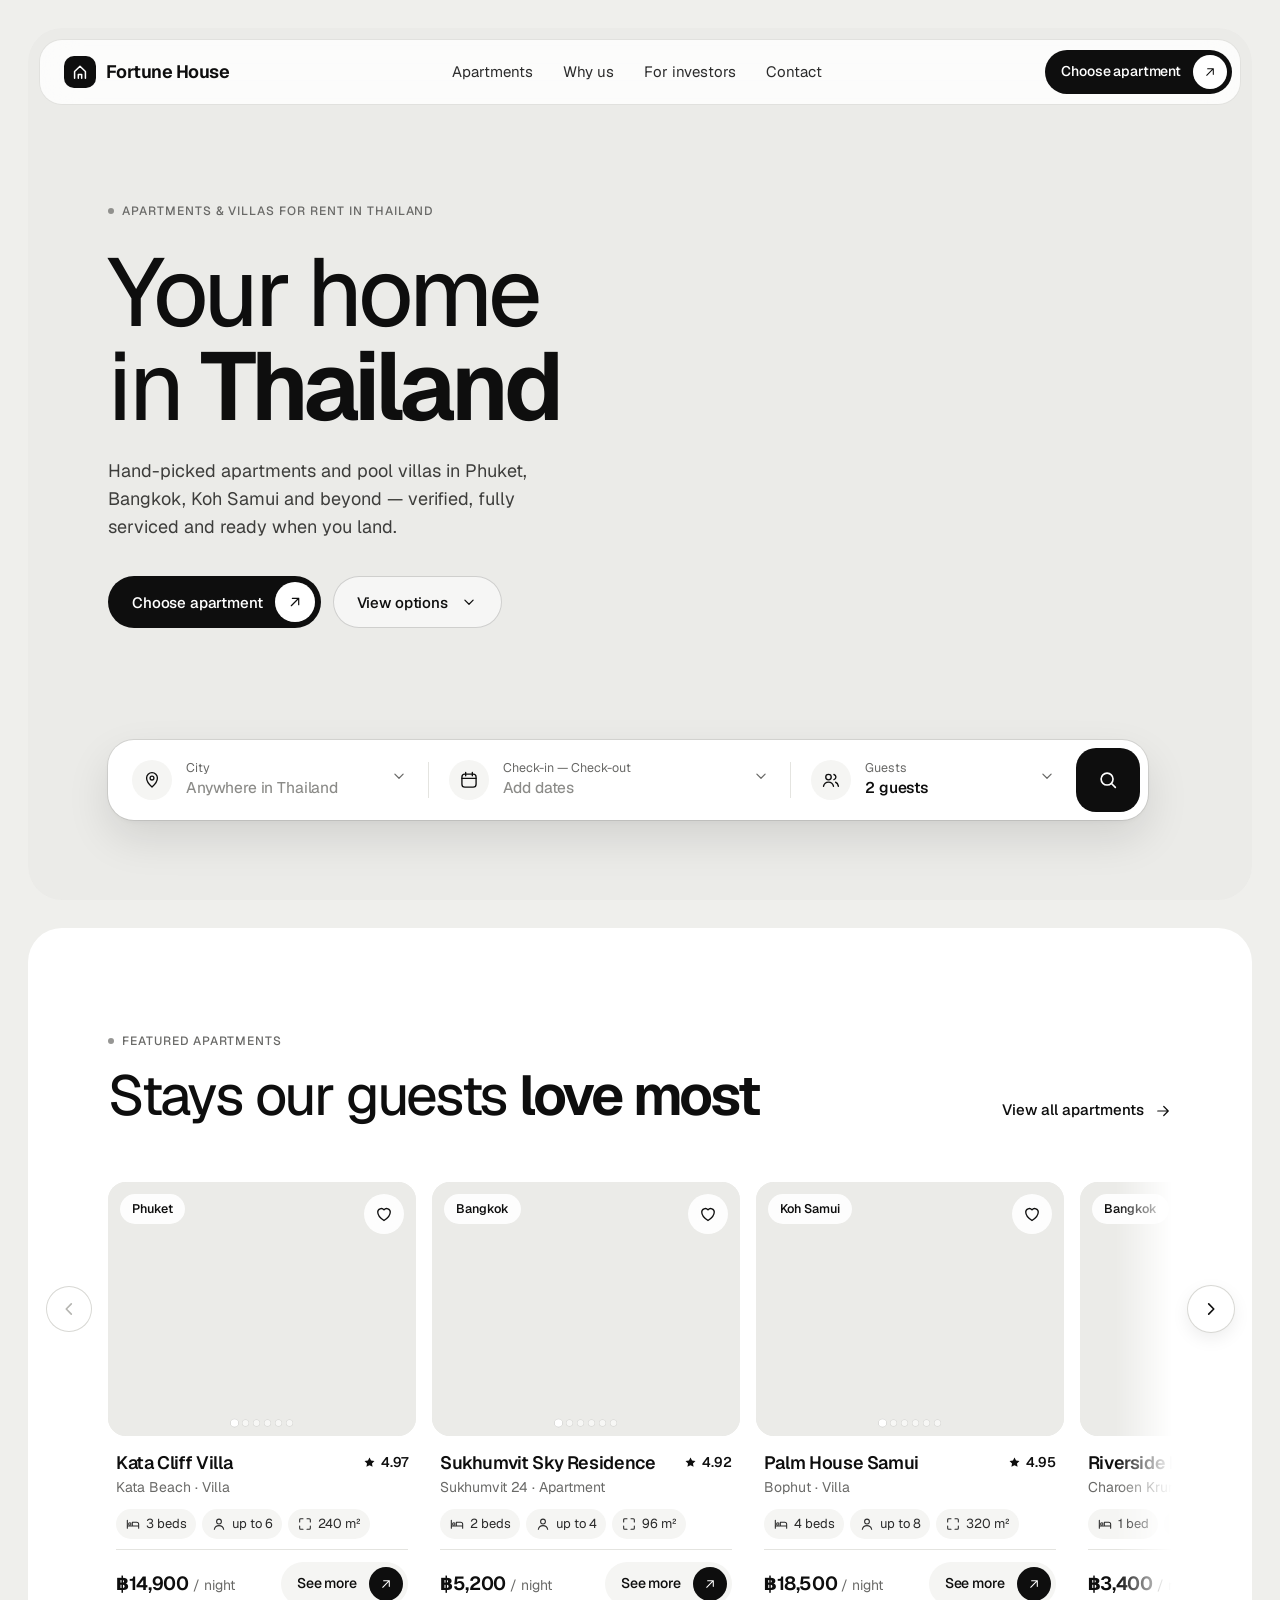
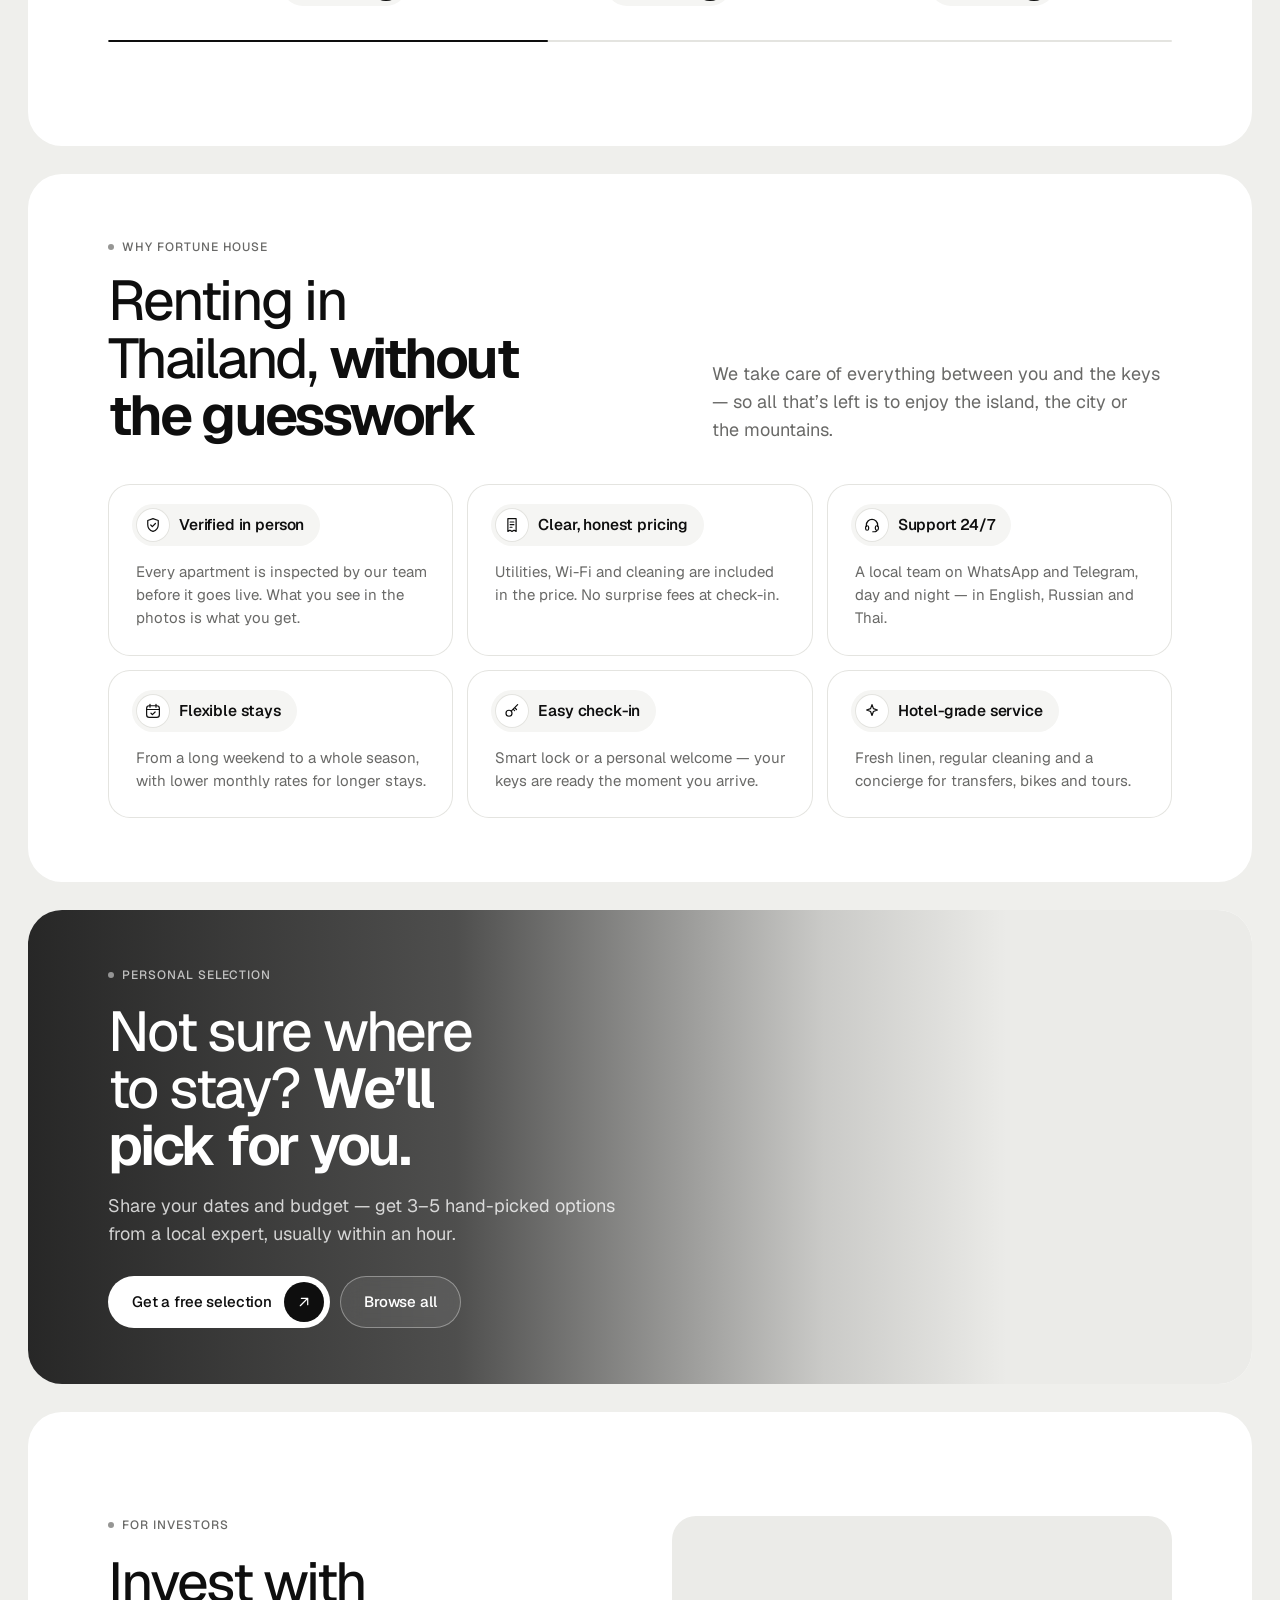
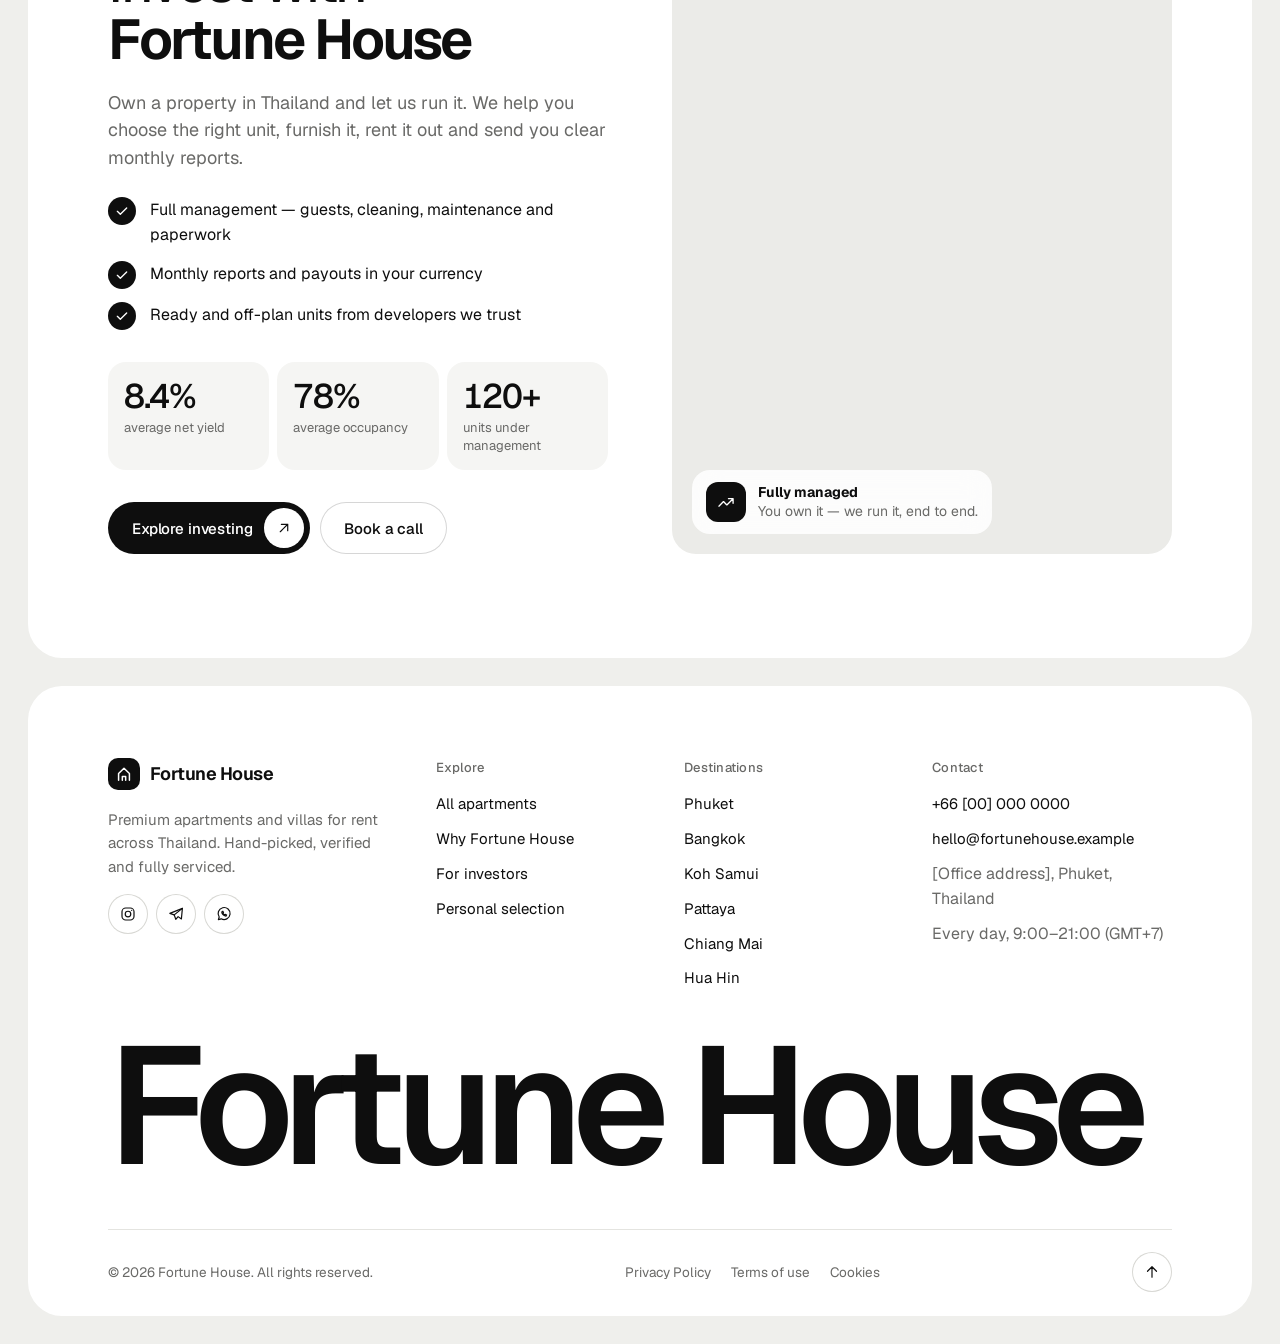
==== index.html @ b61fa612 "Add files via upload" ====
<!doctype html>
<html lang="en" class="no-js">
<head>
<meta charset="utf-8">
<meta name="viewport" content="width=device-width, initial-scale=1, viewport-fit=cover">
<title>Fortune House — Premium apartments for rent in Thailand</title>
<meta name="description" content="Hand-picked apartments and pool villas for rent in Phuket, Bangkok, Koh Samui, Pattaya and beyond. Verified, fully serviced, ready when you land.">
<meta name="theme-color" content="#efefec">
<link rel="preconnect" href="https://images.unsplash.com">
<link rel="icon" href="data:image/svg+xml,%3Csvg xmlns='http://www.w3.org/2000/svg' viewBox='0 0 32 32'%3E%3Crect width='32' height='32' rx='9' fill='%230e0e0e'/%3E%3Cpath d='M9.5 23v-9.5L16 8l6.5 5.5V23M13.5 23v-5h5v5' fill='none' stroke='white' stroke-width='2' stroke-linecap='round' stroke-linejoin='round'/%3E%3C/svg%3E">
<link rel="stylesheet" href="assets/css/style.css">
</head>
<body data-page="home">
<a class="sr-only" href="#main">Skip to content</a>
<div class="header-wrap">
  <header class="header">
    <a href="index.html" class="logo" aria-label="Fortune House — home">
      <span class="logo__mark"><i data-icon="logo" data-size="20" data-sw="1.8"></i></span>
      Fortune House
    </a>
    <nav class="nav" aria-label="Main">
      <a href="search.html">Apartments</a>
      <a href="index.html#why">Why us</a>
      <a href="investors.html">For investors</a>
      <a href="#contact">Contact</a>
    </nav>
    <div class="header__actions">
      <button type="button" class="btn btn--primary btn--sm btn--arrow header__cta" data-open="finder">
        Choose apartment
        <span class="btn__arrow"><i data-icon="arrow-pair" data-size="16"></i></span>
      </button>
      <button type="button" class="burger" aria-label="Menu" aria-expanded="false" aria-controls="mobile-menu">
        <span class="burger-lines"><span></span><span></span></span>
      </button>
    </div>
  </header>
  <div class="mobile-menu" id="mobile-menu">
    <a class="mm-link" href="search.html">Apartments <i data-icon="arrowRight" data-size="20"></i></a>
    <a class="mm-link" href="index.html#why">Why us <i data-icon="arrowRight" data-size="20"></i></a>
    <a class="mm-link" href="investors.html">For investors <i data-icon="arrowRight" data-size="20"></i></a>
    <a class="mm-link" href="#contact">Contact <i data-icon="arrowRight" data-size="20"></i></a>
    <button type="button" class="btn btn--primary btn--block btn--arrow" data-open="finder">
      <span>Choose apartment</span>
      <span class="btn__arrow"><i data-icon="arrow-pair" data-size="18"></i></span>
    </button>
  </div>
</div>
<div class="menu-scrim"></div>


<main class="page" id="main">

  <!-- 1. Hero -->
  <section class="hero card card--clip" aria-label="Introduction">
    <div class="hero__bg media"><img data-photo="hero" data-w="2400" alt="Minimal white villa with an arched terrace and sea view" fetchpriority="high"></div>

    <div class="hero__content intro">
      <span class="eyebrow">Apartments &amp; villas for rent in Thailand</span>
      <h1 class="h1">Your home<br>in <b>Thailand</b></h1>
      <p class="lead">Hand-picked apartments and pool villas in Phuket, Bangkok, Koh Samui and beyond — verified, fully serviced and ready when you land.</p>
      <div class="hero__ctas">
        <button type="button" class="btn btn--primary btn--arrow" data-open="finder">
          Choose apartment
          <span class="btn__arrow"><i data-icon="arrow-pair" data-size="18"></i></span>
        </button>
        <a class="btn btn--ghost" href="#apartments">
          View options
          <i data-icon="chevronDown" data-size="18"></i>
        </a>
      </div>
    </div>

    <div class="hero__bottom intro-late">
      <form class="searchbar" id="hero-search" role="search" aria-label="Search apartments">
  <button type="button" class="sb-field" data-sb="city" aria-haspopup="dialog" aria-expanded="false">
    <span class="sb-field__icon"><i data-icon="pin"></i></span>
    <span class="sb-field__text"><span class="sb-field__label">City</span><span class="sb-field__value is-placeholder">Anywhere in Thailand</span></span>
    <span class="sb-field__chev"><i data-icon="chevronDown" data-size="18"></i></span>
  </button>
  <span class="sb-divider" aria-hidden="true"></span>
  <button type="button" class="sb-field" data-sb="dates" aria-haspopup="dialog" aria-expanded="false">
    <span class="sb-field__icon"><i data-icon="calendar"></i></span>
    <span class="sb-field__text"><span class="sb-field__label">Check-in — Check-out</span><span class="sb-field__value is-placeholder">Add dates</span></span>
    <span class="sb-field__chev"><i data-icon="chevronDown" data-size="18"></i></span>
  </button>
  <span class="sb-divider" aria-hidden="true"></span>
  <button type="button" class="sb-field" data-sb="guests" aria-haspopup="dialog" aria-expanded="false">
    <span class="sb-field__icon"><i data-icon="users"></i></span>
    <span class="sb-field__text"><span class="sb-field__label">Guests</span><span class="sb-field__value">2 guests</span></span>
    <span class="sb-field__chev"><i data-icon="chevronDown" data-size="18"></i></span>
  </button>
  <button type="submit" class="sb-submit" aria-label="Search apartments">
    <i data-icon="search" data-size="22" data-sw="1.8"></i><span class="sb-submit__label">Search</span>
  </button>
</form>

    </div>
  </section>

  <!-- 2. Featured apartments carousel -->
  <section class="card section" id="apartments" aria-labelledby="featured-title">
    <div class="container carousel" id="featured">
      <div class="section-head">
        <div class="section-head__title" data-reveal>
          <span class="eyebrow">Featured apartments</span>
          <h2 class="h2" id="featured-title">Stays our guests <b>love most</b></h2>
        </div>
        <div class="carousel-head-actions" data-reveal style="--d:.1s">
          <a class="link-arrow" href="search.html"><span>View all apartments</span><i data-icon="arrowRight" data-size="18"></i></a>
        </div>
      </div>
      <div class="carousel__frame" data-reveal="fade">
        <button type="button" class="carousel__side carousel__side--prev" data-prev aria-label="Previous apartments"><i data-icon="chevronLeft" data-size="22" data-sw="1.8"></i></button>
        <div class="carousel__track" id="featured-track" tabindex="0" aria-label="Featured apartments"></div>
        <button type="button" class="carousel__side carousel__side--next" data-next aria-label="Next apartments"><i data-icon="chevronRight" data-size="22" data-sw="1.8"></i></button>
      </div>
      <div class="carousel__progress" aria-hidden="true"><span></span></div>
    </div>
  </section>

  <!-- 3. Why us -->
  <section class="card section section--compact" id="why" aria-labelledby="why-title">
    <div class="container">
      <div class="section-head">
        <div class="section-head__title" data-reveal>
          <span class="eyebrow">Why Fortune House</span>
          <h2 class="h2" id="why-title">Renting in Thailand, <b>without the guesswork</b></h2>
        </div>
        <p class="lead" data-reveal style="--d:.1s">We take care of everything between you and the keys — so all that’s left is to enjoy the island, the city or the mountains.</p>
      </div>
      <ul class="why-grid">
        <li class="why-item">
          <h3 class="why-pill"><span class="why-pill__icon"><i data-icon="shield" data-size="18"></i></span>Verified in person</h3>
          <p>Every apartment is inspected by our team before it goes live. What you see in the photos is what you get.</p>
        </li>
        <li class="why-item">
          <h3 class="why-pill"><span class="why-pill__icon"><i data-icon="receipt" data-size="18"></i></span>Clear, honest pricing</h3>
          <p>Utilities, Wi-Fi and cleaning are included in the price. No surprise fees at check-in.</p>
        </li>
        <li class="why-item">
          <h3 class="why-pill"><span class="why-pill__icon"><i data-icon="headset" data-size="18"></i></span>Support 24/7</h3>
          <p>A local team on WhatsApp and Telegram, day and night — in English, Russian and Thai.</p>
        </li>
        <li class="why-item">
          <h3 class="why-pill"><span class="why-pill__icon"><i data-icon="calendarCheck" data-size="18"></i></span>Flexible stays</h3>
          <p>From a long weekend to a whole season, with lower monthly rates for longer stays.</p>
        </li>
        <li class="why-item">
          <h3 class="why-pill"><span class="why-pill__icon"><i data-icon="key" data-size="18"></i></span>Easy check-in</h3>
          <p>Smart lock or a personal welcome — your keys are ready the moment you arrive.</p>
        </li>
        <li class="why-item">
          <h3 class="why-pill"><span class="why-pill__icon"><i data-icon="sparkle" data-size="18"></i></span>Hotel-grade service</h3>
          <p>Fresh linen, regular cleaning and a concierge for transfers, bikes and tours.</p>
        </li>
      </ul>
    </div>
  </section>

  <!-- 4. CTA band -->
  <section class="card card--clip cta-band" aria-labelledby="cta-title">
    <div class="cta-band__bg media"><img data-photo="v9" data-w="2200" alt="Tropical villa with a pool at twilight" loading="lazy"></div>
    <div class="cta-band__scrim" aria-hidden="true"></div>
    <div class="cta-band__content" data-reveal>
      <span class="eyebrow">Personal selection</span>
      <h2 class="h2" id="cta-title">Not sure where to stay? <b>We’ll pick for you.</b></h2>
      <p class="lead">Share your dates and budget — get 3–5 hand-picked options from a local expert, usually within an hour.</p>
      <div class="cta-band__actions">
        <button type="button" class="btn btn--light btn--arrow" data-open="contact">
          Get a free selection
          <span class="btn__arrow"><i data-icon="arrow-pair" data-size="18"></i></span>
        </button>
        <a class="btn btn--ghost btn--ghost-dark" href="search.html">Browse all</a>
      </div>
    </div>
  </section>

  <!-- 5. Investors -->
  <section class="card section" id="investors" aria-labelledby="inv-title">
    <div class="container invest">
      <div class="invest__content" data-reveal>
        <span class="eyebrow">For investors</span>
        <h2 class="h2" id="inv-title">Invest with <b>Fortune House</b></h2>
        <p class="lead">Own a property in Thailand and let us run it. We help you choose the right unit, furnish it, rent it out and send you clear monthly reports.</p>
        <ul class="invest__list">
          <li><span class="tick"><i data-icon="check" data-size="16" data-sw="2"></i></span><span>Full management — guests, cleaning, maintenance and paperwork</span></li>
          <li><span class="tick"><i data-icon="check" data-size="16" data-sw="2"></i></span><span>Monthly reports and payouts in your currency</span></li>
          <li><span class="tick"><i data-icon="check" data-size="16" data-sw="2"></i></span><span>Ready and off-plan units from developers we trust</span></li>
        </ul>
        <div class="stats">
          <div class="stat"><div class="stat__val" data-count="8.4" data-decimals="1" data-suffix="%">0%</div><div class="stat__label">average net yield</div></div>
          <div class="stat"><div class="stat__val" data-count="78" data-suffix="%">0%</div><div class="stat__label">average occupancy</div></div>
          <div class="stat"><div class="stat__val" data-count="120" data-suffix="+">0</div><div class="stat__label">units under management</div></div>
        </div>
        <div class="invest__actions">
          <a class="btn btn--primary btn--arrow" href="investors.html">
            Explore investing
            <span class="btn__arrow"><i data-icon="arrow-pair" data-size="18"></i></span>
          </a>
          <button type="button" class="btn btn--ghost" data-open="contact" data-title="Talk to an investment advisor" data-sub="Tell us your budget and goals — an advisor will call you back with options that fit." data-submit="Book a call">Book a call</button>
        </div>
      </div>
      <div class="invest__media media" data-reveal="scale" style="--d:.12s">
        <img data-photo="v12" data-w="1400" alt="Modern house with large windows among palm trees" loading="lazy">
        <div class="float-chip">
          <span class="float-chip__icon"><i data-icon="trend" data-size="20"></i></span>
          <span><b>Fully managed</b><br><span class="muted">You own it — we run it, end to end.</span></span>
        </div>
      </div>
    </div>
  </section>

  <footer class="card footer" id="contact">
  <div class="container">
    <div class="footer__top">
      <div class="footer__brand">
        <a href="index.html" class="logo" aria-label="Fortune House — home">
          <span class="logo__mark"><i data-icon="logo" data-size="20" data-sw="1.8"></i></span>
          Fortune House
        </a>
        <p>Premium apartments and villas for rent across Thailand. Hand-picked, verified and fully serviced.</p>
        <div class="socials">
          <a class="icon-btn icon-btn--sm" href="#" aria-label="Instagram"><i data-icon="instagram" data-size="18"></i></a>
          <a class="icon-btn icon-btn--sm" href="#" aria-label="Telegram"><i data-icon="telegram" data-size="18"></i></a>
          <a class="icon-btn icon-btn--sm" href="#" aria-label="WhatsApp"><i data-icon="whatsapp" data-size="18"></i></a>
        </div>
      </div>
      <div class="footer__cols">
        <div class="footer__col">
          <h4>Explore</h4>
          <ul>
            <li><a href="search.html">All apartments</a></li>
            <li><a href="index.html#why">Why Fortune House</a></li>
            <li><a href="investors.html">For investors</a></li>
            <li><a href="#" data-open="contact">Personal selection</a></li>
          </ul>
        </div>
        <div class="footer__col">
          <h4>Destinations</h4>
          <ul>
            <li><a href="search.html?city=phuket">Phuket</a></li>
            <li><a href="search.html?city=bangkok">Bangkok</a></li>
            <li><a href="search.html?city=koh-samui">Koh Samui</a></li>
            <li><a href="search.html?city=pattaya">Pattaya</a></li>
            <li><a href="search.html?city=chiang-mai">Chiang Mai</a></li>
            <li><a href="search.html?city=hua-hin">Hua Hin</a></li>
          </ul>
        </div>
      </div>
      <div class="footer__col">
        <h4>Contact</h4>
        <ul>
          <li><a href="tel:+66000000000">+66 [00] 000 0000</a></li>
          <li><a href="mailto:hello@fortunehouse.example">hello@fortunehouse.example</a></li>
          <li class="muted">[Office address], Phuket, Thailand</li>
          <li class="muted">Every day, 9:00–21:00 (GMT+7)</li>
        </ul>
      </div>
    </div>
    <div class="footer__big" aria-hidden="true">Fortune House</div>
    <div class="footer__bottom">
      <span>© <span id="year">2026</span> Fortune House. All rights reserved.</span>
      <div class="footer__legal">
        <a href="privacy.html">Privacy Policy</a>
        <a href="privacy.html#terms">Terms of use</a>
        <a href="privacy.html#cookies">Cookies</a>
      </div>
      <button type="button" class="icon-btn icon-btn--sm" data-to-top aria-label="Back to top"><i data-icon="arrowUp" data-size="18"></i></button>
    </div>
  </div>
</footer>

</main>

<script src="assets/js/data.js"></script>
<script src="assets/js/main.js"></script>

</body>
</html>
---- assets/css/style.css ----
/* ==========================================================================
   Fortune House — styles
   Mobile-first. Light ground, monochrome palette, rounded cards.
   ========================================================================== */

@font-face {
  font-family: 'Geist';
  src: url('../fonts/geist.woff2') format('woff2');
  font-weight: 100 900;
  font-style: normal;
  font-display: swap;
}

:root {
  --bg: #efefec;
  --surface: #ffffff;
  --surface-2: #f5f5f3;
  --surface-3: #ebebe8;
  --ink: #0e0e0e;
  --ink-2: #2b2b2b;
  --muted: #696967;
  --line: #e4e4e0;
  --line-2: #d8d8d4;
  --dark: #121212;

  --gutter: 12px;
  --pad: 22px;
  --r-xl: 26px;
  --r-lg: 20px;
  --r-md: 16px;
  --r-sm: 12px;

  --header-h: 60px;
  --hdr-inset: 8px;
  --pull: calc(-1 * (var(--header-h) + var(--hdr-inset)));
  --shadow-sm: 0 1px 2px rgba(0,0,0,.04), 0 2px 8px rgba(0,0,0,.04);
  --shadow-md: 0 2px 6px rgba(0,0,0,.04), 0 12px 32px rgba(0,0,0,.08);
  --shadow-lg: 0 4px 12px rgba(0,0,0,.05), 0 24px 64px rgba(0,0,0,.14);

  --ease: cubic-bezier(.22, .8, .24, 1);
  --ease-io: cubic-bezier(.65, 0, .35, 1);
  --t-fast: .25s;
  --t: .45s;
  --t-slow: .9s;

  --font: 'Geist', ui-sans-serif, system-ui, -apple-system, 'Segoe UI', 'Helvetica Neue', sans-serif;
}

@media (min-width: 720px) {
  :root { --gutter: 20px; --pad: 44px; --r-xl: 30px; --r-lg: 22px; --header-h: 64px; --hdr-inset: 12px; }
}
@media (min-width: 1100px) {
  :root { --gutter: 28px; --pad: 80px; --r-xl: 34px; }
}
@media (min-width: 1440px) {
  :root { --gutter: 40px; --pad: 96px; }
}

*, *::before, *::after { box-sizing: border-box; }
[hidden] { display: none !important; }

html {
  -webkit-text-size-adjust: 100%;
  scroll-behavior: smooth;
  scroll-padding-top: calc(var(--header-h) + var(--gutter) * 2);
}

body {
  margin: 0;
  background: var(--bg);
  color: var(--ink);
  font-family: var(--font);
  font-size: 16px;
  line-height: 1.55;
  -webkit-font-smoothing: antialiased;
  -moz-osx-font-smoothing: grayscale;
  text-rendering: optimizeLegibility;
  overflow-x: hidden;
  animation: page-in .6s var(--ease) both;
}
body.is-leaving { opacity: 0; transition: opacity .28s var(--ease-io); }
body.is-locked { overflow: hidden; }

@keyframes page-in { from { opacity: 0; } to { opacity: 1; } }

img { display: block; max-width: 100%; }
a { color: inherit; text-decoration: none; }
button { font: inherit; color: inherit; background: none; border: 0; padding: 0; cursor: pointer; }
input, select, textarea { font: inherit; color: inherit; }
h1, h2, h3, h4, p { margin: 0; }
ul { margin: 0; padding: 0; list-style: none; }
svg { flex-shrink: 0; }

:focus-visible { outline: 2px solid var(--ink); outline-offset: 3px; border-radius: 8px; }

.sr-only {
  position: absolute; width: 1px; height: 1px; padding: 0; margin: -1px;
  overflow: hidden; clip: rect(0,0,0,0); white-space: nowrap; border: 0;
}

/* ---------- Layout ---------- */

.page { padding: 0 var(--gutter) var(--gutter); display: flex; flex-direction: column; gap: var(--gutter); max-width: calc(1560px + var(--gutter) * 2); margin: 0 auto; }

.card {
  background: var(--surface);
  border-radius: var(--r-xl);
  position: relative;
}
.card--clip { overflow: hidden; isolation: isolate; }

.section { padding: 56px var(--pad); }
@media (min-width: 720px) { .section { padding: 80px var(--pad); } }
@media (min-width: 1100px) { .section { padding: 104px var(--pad); } }

.container { max-width: 1200px; margin: 0 auto; width: 100%; }

/* ---------- Type ---------- */

.eyebrow {
  display: inline-flex; align-items: center; gap: 8px;
  font-size: 12px; font-weight: 500; letter-spacing: .08em; text-transform: uppercase;
  color: var(--muted);
}
.eyebrow::before { content: ''; width: 6px; height: 6px; border-radius: 50%; background: currentColor; opacity: .7; }

.h1 {
  font-size: clamp(42px, 10.5vw, 96px);
  line-height: .98;
  letter-spacing: -.045em;
  font-weight: 450;
}
.h1 b, .h2 b { font-weight: 650; }
.h2 {
  font-size: clamp(32px, 7.4vw, 56px);
  line-height: 1.02;
  letter-spacing: -.04em;
  font-weight: 450;
  text-wrap: balance;
}
.h3 { font-size: 20px; line-height: 1.25; letter-spacing: -.02em; font-weight: 550; }
.lead { font-size: 17px; line-height: 1.55; color: var(--muted); text-wrap: pretty; }
@media (min-width: 720px) { .lead { font-size: 18px; } }
.muted { color: var(--muted); }

.section-head {
  display: flex; flex-direction: column; gap: 18px;
  margin-bottom: 36px;
}
.section-head .lead { max-width: 460px; }
@media (min-width: 900px) {
  .section-head { flex-direction: row; align-items: flex-end; justify-content: space-between; gap: 48px; margin-bottom: 56px; }
}
.section-head__title { display: flex; flex-direction: column; gap: 16px; }

/* ---------- Buttons ---------- */

.btn {
  --h: 52px;
  position: relative;
  display: inline-flex; align-items: center; justify-content: center; gap: 12px;
  height: var(--h);
  padding: 0 24px;
  border-radius: 999px;
  font-size: 15px; font-weight: 520; letter-spacing: -.01em;
  white-space: nowrap;
  transition: background-color var(--t) var(--ease), color var(--t) var(--ease),
              border-color var(--t) var(--ease), box-shadow var(--t) var(--ease), transform var(--t-fast) var(--ease);
  -webkit-tap-highlight-color: transparent;
  user-select: none;
}
.btn:active { transform: scale(.97); }
.btn--sm { --h: 44px; padding: 0 18px; font-size: 14px; }
.btn--block { width: 100%; }

.btn--primary { background: var(--ink); color: #fff; }
.btn--primary:hover { background: #2a2a2a; box-shadow: 0 10px 28px rgba(0,0,0,.18); }

.btn--light { background: #fff; color: var(--ink); }
.btn--light:hover { background: #f1f1ef; box-shadow: 0 10px 28px rgba(0,0,0,.22); }

.btn--ghost {
  background: rgba(255,255,255,.55);
  color: var(--ink);
  box-shadow: inset 0 0 0 1px rgba(0,0,0,.16);
  -webkit-backdrop-filter: blur(10px); backdrop-filter: blur(10px);
}
.btn--ghost:hover { background: var(--ink); color: #fff; box-shadow: inset 0 0 0 1px var(--ink); }

.btn--ghost-dark { color: #fff; background: rgba(255,255,255,.08); box-shadow: inset 0 0 0 1px rgba(255,255,255,.35); }
.btn--ghost-dark:hover { background: #fff; color: var(--ink); box-shadow: inset 0 0 0 1px #fff; }

/* Button with a round arrow badge.
   Hover: a soft wave grows out of the badge across the button (a real circle that
   changes size, so its edge stays crisp) and the arrow turns from ↗ to →. */
.btn--arrow {
  --bs: 40px; --bo: 6px;
  --badge: #fff; --badge-ink: var(--ink); --wave: #343434;
  isolation: isolate; overflow: hidden;
  padding-right: var(--bo);
}
.btn--sm.btn--arrow { --bs: 34px; --bo: 5px; padding-left: 16px; }
.btn__arrow {
  position: relative;
  width: var(--bs); height: var(--bs); border-radius: 50%;
  display: grid; place-items: center;
  background: var(--badge); color: var(--badge-ink);
  flex-shrink: 0;
}
.btn__arrow::before {
  content: ''; position: absolute; z-index: -1; pointer-events: none;
  left: 50%; top: 50%; width: 100%; height: 100%;
  border-radius: 50%; background: var(--wave);
  transform: translate(-50%, -50%);
  transition: width .8s var(--ease), height .8s var(--ease);
}
.btn__arrow svg { transform: rotate(-45deg); transition: transform .6s var(--ease), opacity .2s; }
.btn--light.btn--arrow { --badge: var(--ink); --badge-ink: #fff; --wave: #ececea; }
.btn--soft { background: var(--surface-2); color: var(--ink); }
.btn--soft.btn--arrow { --badge: var(--ink); --badge-ink: #fff; --wave: #e6e6e2; }
@media (hover: hover) {
  .btn--arrow:hover { box-shadow: none; }
  .btn--primary.btn--arrow:hover { background: var(--ink); }
  .btn--light.btn--arrow:hover { background: #fff; }
  .btn--soft.btn--arrow:hover { background: var(--surface-2); }
  .btn--arrow:hover .btn__arrow::before { width: 1000px; height: 1000px; }
  .btn--arrow:hover .btn__arrow svg { transform: rotate(0deg); }
}
.btn.is-loading { pointer-events: none; }
.btn.is-loading .btn__arrow svg { opacity: 0; }
.btn.is-loading .btn__arrow::after {
  content: ''; position: absolute; inset: 30%;
  border-radius: 50%; border: 2px solid currentColor; border-right-color: transparent;
  animation: spin .7s linear infinite;
}
@keyframes spin { to { transform: rotate(360deg); } }
.btn:disabled { cursor: default; }

/* play / icon-left ghost */
.btn__icon {
  width: 34px; height: 34px; border-radius: 50%;
  display: grid; place-items: center;
  margin-left: -12px;
  background: var(--ink); color: #fff;
  transition: background-color var(--t) var(--ease), color var(--t) var(--ease), transform var(--t) var(--ease);
}
.btn--ghost:hover .btn__icon { background: #fff; color: var(--ink); transform: rotate(90deg); }

.icon-btn {
  width: 48px; height: 48px; border-radius: 50%;
  display: inline-grid; place-items: center;
  background: var(--surface);
  box-shadow: inset 0 0 0 1px var(--line-2);
  color: var(--ink);
  transition: background-color var(--t) var(--ease), color var(--t) var(--ease), box-shadow var(--t) var(--ease), transform var(--t-fast) var(--ease), opacity var(--t) var(--ease);
  -webkit-tap-highlight-color: transparent;
}
.icon-btn:hover { background: var(--ink); color: #fff; box-shadow: inset 0 0 0 1px var(--ink); }
.icon-btn:active { transform: scale(.93); }
.icon-btn[disabled] { opacity: .35; pointer-events: none; }
.icon-btn--sm { width: 40px; height: 40px; }
.icon-btn--plain { box-shadow: none; background: var(--surface-2); }

.link-arrow {
  display: inline-flex; align-items: center; gap: 10px;
  font-weight: 520; font-size: 15px;
}
.link-arrow span { background: linear-gradient(currentColor, currentColor) 0 100% / 0 1px no-repeat; transition: background-size .5s var(--ease); padding-bottom: 2px; }
.link-arrow:hover span { background-size: 100% 1px; }
.link-arrow svg { transition: transform .5s var(--ease); }
.link-arrow:hover svg { transform: translateX(4px); }

/* ---------- Header ---------- */

.header-wrap {
  position: relative; z-index: 50;
  max-width: calc(1560px + var(--gutter) * 2); margin: 0 auto;
  padding: calc(var(--gutter) + var(--hdr-inset)) calc(var(--gutter) + var(--hdr-inset)) 0;
  pointer-events: none;
}
.header {
  pointer-events: auto;
  height: var(--header-h);
  display: flex; align-items: center; justify-content: space-between; gap: 16px;
  padding: 0 8px 0 20px;
  background: rgba(255,255,255,.82);
  -webkit-backdrop-filter: saturate(1.6) blur(18px); backdrop-filter: saturate(1.6) blur(18px);
  border-radius: calc(var(--r-xl) - var(--hdr-inset));
  box-shadow: 0 0 0 1px rgba(0,0,0,.04);
  transition: box-shadow var(--t) var(--ease), background-color var(--t) var(--ease);
}
.is-scrolled .header { box-shadow: 0 0 0 1px rgba(0,0,0,.05), 0 10px 30px rgba(0,0,0,.08); background: rgba(255,255,255,.9); }

.logo { display: inline-flex; align-items: center; gap: 10px; font-weight: 650; font-size: 18px; letter-spacing: -.03em; }
.logo__mark {
  width: 32px; height: 32px; border-radius: 10px;
  background: var(--ink); color: #fff;
  display: grid; place-items: center;
}

.nav { display: none; }
.nav a {
  position: relative;
  padding: 10px 14px; border-radius: 999px;
  font-size: 15px; color: var(--ink-2);
  transition: background-color var(--t) var(--ease), color var(--t) var(--ease);
}
.nav a:hover { background: var(--surface-2); color: var(--ink); }
.nav a[aria-current="page"] { color: var(--ink); font-weight: 550; }
.nav a[aria-current="page"]::after { content: ''; position: absolute; left: 50%; bottom: 4px; width: 4px; height: 4px; border-radius: 50%; background: var(--ink); transform: translateX(-50%); }

.header__actions { display: flex; align-items: center; gap: 8px; }
.header__cta { display: none; }

.burger {
  width: 44px; height: 44px; border-radius: 14px;
  display: grid; place-items: center;
  background: var(--surface-2);
  transition: background-color var(--t) var(--ease);
}
.burger:hover { background: var(--surface-3); }
.burger-lines { display: block; width: 18px; }
.burger-lines span { display: block; width: 18px; height: 1.6px; background: var(--ink); border-radius: 2px; transition: transform .5s var(--ease); }
.burger-lines span + span { margin-top: 5px; }
.menu-open .burger-lines span:first-child { transform: translateY(3.3px) rotate(45deg); }
.menu-open .burger-lines span:last-child { transform: translateY(-3.3px) rotate(-45deg); }

@media (min-width: 960px) {
  .nav { display: flex; gap: 2px; }
  .header__cta { display: inline-flex; }
  .burger { display: none; }
  .header { padding: 0 8px 0 24px; }
}

/* mobile menu */
.mobile-menu {
  pointer-events: auto;
  position: absolute; left: calc(var(--gutter) + var(--hdr-inset)); right: calc(var(--gutter) + var(--hdr-inset));
  top: calc(var(--gutter) + var(--hdr-inset) + var(--header-h) + 8px);
  background: var(--surface);
  border-radius: 24px;
  box-shadow: var(--shadow-lg);
  padding: 12px;
  visibility: hidden; opacity: 0;
  transform: translateY(-10px) scale(.98);
  transform-origin: top center;
  transition: opacity .35s var(--ease), transform .5s var(--ease), visibility 0s linear .5s;
}
.menu-open .mobile-menu { visibility: visible; opacity: 1; transform: none; transition: opacity .35s var(--ease), transform .5s var(--ease), visibility 0s; }
.mobile-menu a.mm-link {
  display: flex; align-items: center; justify-content: space-between;
  padding: 16px 14px; border-radius: 14px;
  font-size: 22px; letter-spacing: -.03em; font-weight: 480;
  opacity: 0; transform: translateY(8px);
  transition: opacity .4s var(--ease), transform .5s var(--ease), background-color .3s var(--ease);
}
.mobile-menu a.mm-link:hover { background: var(--surface-2); }
.menu-open .mobile-menu a.mm-link { opacity: 1; transform: none; }
.menu-open .mobile-menu a.mm-link:nth-child(1) { transition-delay: .05s; }
.menu-open .mobile-menu a.mm-link:nth-child(2) { transition-delay: .09s; }
.menu-open .mobile-menu a.mm-link:nth-child(3) { transition-delay: .13s; }
.menu-open .mobile-menu a.mm-link:nth-child(4) { transition-delay: .17s; }
.mobile-menu .btn { margin-top: 8px; }
.menu-scrim {
  position: fixed; inset: 0; z-index: 40;
  background: rgba(10,10,10,.25);
  opacity: 0; visibility: hidden;
  transition: opacity .4s var(--ease), visibility 0s linear .4s;
}
.menu-open .menu-scrim { opacity: 1; visibility: visible; transition: opacity .4s var(--ease), visibility 0s; }
@media (min-width: 960px) { .mobile-menu, .menu-scrim { display: none; } }

/* ---------- Images ---------- */

.media { position: relative; overflow: hidden; background: var(--surface-3); }
.media img {
  position: absolute; inset: 0;
  width: 100%; height: 100%; object-fit: cover;
  opacity: 0;
  transition: opacity .8s var(--ease), transform 1.2s var(--ease);
}
.media img.is-loaded { opacity: 1; }
.media img.is-failed { opacity: 0; }
.media::after { /* placeholder mark shown until load */
  content: ''; position: absolute; inset: 0; pointer-events: none;
  background: linear-gradient(100deg, transparent 30%, rgba(255,255,255,.35) 50%, transparent 70%) -150% 0 / 60% 100% no-repeat;
  animation: shimmer 1.8s var(--ease-io) infinite;
  transition: opacity .4s;
}
.media.is-ready::after { opacity: 0; animation: none; }
@keyframes shimmer { to { background-position: 250% 0; } }

/* ---------- Hero ---------- */

.hero {
  position: relative;
  min-height: 760px;
  display: flex; flex-direction: column;
  padding: calc(var(--header-h) + 36px) var(--pad) var(--pad);
  margin-top: var(--pull);
}
.hero__bg { position: absolute; inset: 0; z-index: -2; }
.hero { --hero-pos: 38% 50%; background: #f1f0ee; }
.hero__bg img { object-position: var(--hero-pos); transform: scale(1.08); transition: opacity 1.2s var(--ease), transform 2.4s var(--ease); }
.hero__bg img.is-loaded { transform: scale(1); }
.hero__content { display: flex; flex-direction: column; gap: 20px; max-width: 640px; }
.hero__content .lead { max-width: 470px; color: #3d3d3b; }
@media (min-width: 720px) { .hero { --hero-pos: 50% 50%; } }
.hero__ctas { display: flex; flex-wrap: wrap; gap: 10px; margin-top: 8px; }
.hero__bottom { margin-top: auto; padding-top: 220px; }

@media (min-width: 720px) {
  .hero { min-height: 820px; padding-top: calc(var(--header-h) + 80px); }
  .hero__bottom { padding-top: 64px; }
  .hero__content { gap: 24px; }
}
@media (min-width: 1100px) {
  .hero { min-height: max(780px, min(100svh - var(--gutter), 920px)); padding-top: calc(var(--header-h) + 110px); }
  .hero__ctas { gap: 12px; margin-top: 12px; }
}

/* hero intro animation */
.intro > * {
  opacity: 0; transform: translateY(24px);
  animation: rise 1.1s var(--ease) forwards;
}
.intro > *:nth-child(1) { animation-delay: .15s; }
.intro > *:nth-child(2) { animation-delay: .25s; }
.intro > *:nth-child(3) { animation-delay: .35s; }
.intro > *:nth-child(4) { animation-delay: .45s; }
.intro > *:nth-child(5) { animation-delay: .55s; }
.intro-late { opacity: 0; animation: rise-soft 1.1s var(--ease) .6s forwards; }
@keyframes rise { to { opacity: 1; transform: none; } }
@keyframes rise-soft { from { opacity: 0; translate: 0 20px; } to { opacity: 1; translate: 0 0; } }

/* ---------- Search bar ---------- */

.searchbar {
  background: var(--surface);
  border-radius: 24px;
  box-shadow: 0 0 0 1px rgba(14,14,14,.09), 0 2px 6px rgba(0,0,0,.04), 0 18px 44px rgba(0,0,0,.11);
  padding: 8px;
  display: grid; gap: 4px;
  max-width: 1040px;
}
.sb-field {
  position: relative;
  display: flex; align-items: center; gap: 14px;
  width: 100%;
  text-align: left;
  padding: 12px 16px;
  min-height: 64px;
  border-radius: 18px;
  transition: background-color var(--t) var(--ease);
  -webkit-tap-highlight-color: transparent;
}
.sb-field:hover, .sb-field[aria-expanded="true"] { background: var(--surface-2); }
.sb-field__icon {
  width: 40px; height: 40px; border-radius: 50%;
  display: grid; place-items: center;
  background: var(--surface-2); color: var(--ink);
  transition: background-color var(--t) var(--ease);
}
.sb-field:hover .sb-field__icon, .sb-field[aria-expanded="true"] .sb-field__icon { background: #fff; }
.sb-field__text { display: flex; flex-direction: column; min-width: 0; flex: 1; }
.sb-field__label { font-size: 12.5px; color: var(--muted); line-height: 1.3; }
.sb-field__value { font-size: 15.5px; font-weight: 550; letter-spacing: -.01em; white-space: nowrap; overflow: hidden; text-overflow: ellipsis; transition: opacity .3s var(--ease); }
.sb-field__value.is-placeholder { color: #8b8b88; font-weight: 450; }
.sb-field__chev { color: var(--muted); transition: transform .45s var(--ease); }
.sb-field[aria-expanded="true"] .sb-field__chev { transform: rotate(180deg); }

.sb-divider { display: none; }
.sb-submit {
  display: flex; align-items: center; justify-content: center; gap: 10px;
  height: 56px; border-radius: 18px;
  background: var(--ink); color: #fff;
  font-weight: 550; font-size: 15px;
  margin-top: 4px;
  transition: background-color var(--t) var(--ease), transform var(--t-fast) var(--ease), box-shadow var(--t) var(--ease);
}
.sb-submit:hover { background: #2a2a2a; box-shadow: 0 10px 26px rgba(0,0,0,.2); }
.sb-submit:active { transform: scale(.97); }
.sb-submit svg { transition: transform .6s var(--ease); }
.sb-submit:hover svg { transform: rotate(-12deg) scale(1.08); }

@media (min-width: 900px) {
  .searchbar { grid-template-columns: 1fr auto 1.15fr auto 0.9fr auto; align-items: center; gap: 0; border-radius: 26px; padding: 8px; }
  .sb-divider { display: block; width: 1px; height: 36px; background: var(--line); margin: 0 4px; }
  .sb-submit { width: 64px; height: 64px; border-radius: 20px; margin: 0 0 0 4px; }
  .sb-submit .sb-submit__label { display: none; }
  .searchbar--wide .sb-submit { width: auto; padding: 0 26px; }
  .searchbar--wide .sb-submit .sb-submit__label { display: inline; }
}

/* ---------- Popovers (portal) ---------- */

.pop {
  position: absolute; z-index: 80; top: 0; left: 0;
  width: 360px; max-width: calc(100vw - 24px);
  background: var(--surface);
  border-radius: 24px;
  box-shadow: var(--shadow-lg), 0 0 0 1px rgba(0,0,0,.04);
  padding: 10px;
  opacity: 0; visibility: hidden;
  transform: translateY(-8px) scale(.98);
  transform-origin: top left;
  transition: opacity .3s var(--ease), transform .45s var(--ease), visibility 0s linear .45s;
}
.pop.is-open { opacity: 1; visibility: visible; transform: none; transition: opacity .3s var(--ease), transform .45s var(--ease), visibility 0s; }
.pop--cal { width: 340px; padding: 18px; }
.pop--narrow { width: 260px; }
.pop--cal.pop--two { width: 680px; }
.pop__head { display: none; }
.pop__foot { display: flex; justify-content: space-between; align-items: center; gap: 12px; padding-top: 14px; margin-top: 12px; border-top: 1px solid var(--line); }

.pop-scrim {
  position: fixed; inset: 0; z-index: 79;
  background: rgba(10,10,10,.35);
  opacity: 0; visibility: hidden;
  transition: opacity .4s var(--ease), visibility 0s linear .4s;
}
.pop-scrim.is-open { opacity: 1; visibility: visible; transition: opacity .4s var(--ease), visibility 0s; }

@media (max-width: 719px) {
  .pop, .pop--cal, .pop--cal.pop--two {
    position: fixed; left: 8px !important; right: 8px; top: auto !important; bottom: 8px;
    width: auto; max-width: none;
    max-height: calc(100svh - 40px); overflow: auto;
    border-radius: 28px;
    padding: 8px 12px 16px;
    transform: translateY(105%);
    transition: transform .55s var(--ease), opacity .3s var(--ease), visibility 0s linear .55s;
    opacity: 1;
    overscroll-behavior: contain;
  }
  .pop.is-open { transform: none; transition: transform .55s var(--ease), opacity .3s var(--ease), visibility 0s; }
  .pop__head { display: flex; align-items: center; justify-content: space-between; padding: 10px 6px 12px; position: relative; }
  .pop__head::before { content: ''; position: absolute; top: -2px; left: 50%; width: 40px; height: 4px; border-radius: 4px; background: var(--line-2); transform: translateX(-50%); }
  .pop__title { font-size: 18px; font-weight: 600; letter-spacing: -.02em; padding-top: 6px; }
}
@media (min-width: 720px) { .pop-scrim { display: none; } }

/* options list */
.opt-list { display: flex; flex-direction: column; gap: 2px; }
.opt {
  display: flex; align-items: center; gap: 14px;
  width: 100%; text-align: left;
  padding: 10px 12px; border-radius: 16px;
  transition: background-color .3s var(--ease);
}
.opt:hover { background: var(--surface-2); }
.opt__icon { width: 44px; height: 44px; border-radius: 14px; background: var(--surface-2); display: grid; place-items: center; transition: background-color .3s var(--ease); }
.opt:hover .opt__icon { background: #fff; }
.opt__text { flex: 1; display: flex; flex-direction: column; line-height: 1.3; }
.opt__title { font-weight: 550; font-size: 15px; }
.opt__sub { font-size: 13px; color: var(--muted); }
.opt__check { width: 24px; height: 24px; border-radius: 50%; display: grid; place-items: center; background: var(--ink); color: #fff; opacity: 0; transform: scale(.6); transition: opacity .3s var(--ease), transform .4s var(--ease); }
.opt[aria-selected="true"] .opt__check { opacity: 1; transform: none; }
.opt[aria-selected="true"] .opt__icon { background: var(--ink); color: #fff; }

/* ---------- Calendar ---------- */

.cal { user-select: none; }
.cal__months { display: grid; gap: 28px; }
.cal--two .cal__months { grid-template-columns: 1fr 1fr; }
.cal__month { animation: cal-in .5s var(--ease); }
@keyframes cal-in { from { opacity: 0; transform: translateX(var(--cal-dir, 0)); } to { opacity: 1; transform: none; } }
.cal__head { display: flex; align-items: center; justify-content: space-between; gap: 8px; margin-bottom: 10px; height: 40px; }
.cal__title { font-weight: 600; font-size: 15px; letter-spacing: -.01em; flex: 1; text-align: center; }
.cal__nav { width: 36px; height: 36px; border-radius: 50%; display: grid; place-items: center; transition: background-color .3s var(--ease), opacity .3s; }
.cal__nav:hover { background: var(--surface-2); }
.cal__nav[disabled] { opacity: .25; pointer-events: none; }
.cal__nav--ghost { visibility: hidden; }
.cal__grid { display: grid; grid-template-columns: repeat(7, 1fr); row-gap: 2px; }
.cal__dow { font-size: 12px; color: var(--muted); text-align: center; height: 28px; line-height: 28px; }
.cal__day {
  position: relative; height: 44px;
  display: grid; place-items: center;
  font-size: 14.5px; font-variant-numeric: tabular-nums;
  -webkit-tap-highlight-color: transparent;
}
.cal__day span {
  position: relative; z-index: 1;
  width: 42px; height: 42px; border-radius: 50%;
  display: grid; place-items: center;
  transition: background-color .25s var(--ease), color .25s var(--ease), transform .3s var(--ease);
}
.cal__day:not([disabled]):hover span { background: var(--surface-3); }
.cal__day[disabled] { color: #c3c3bf; cursor: default; }
.cal__day.is-today span { box-shadow: inset 0 0 0 1px var(--line-2); }
.cal__day.in-range::before { content: ''; position: absolute; inset: 1px 0; background: var(--surface-2); }
.cal__day.is-start::before { content: ''; position: absolute; inset: 1px 0 1px 50%; background: var(--surface-2); }
.cal__day.is-end::before { content: ''; position: absolute; inset: 1px 50% 1px 0; background: var(--surface-2); }
.cal__day.is-start.is-end::before { display: none; }
.cal__day.is-start span, .cal__day.is-end span { background: var(--ink) !important; color: #fff; }
.cal__day.is-start:not(.has-end)::before { display: none; }
.cal__empty { height: 44px; }
.cal__summary { font-size: 14px; color: var(--muted); }
.cal__summary b { color: var(--ink); font-weight: 550; }
@media (max-width: 380px) { .cal__day span { width: 38px; height: 38px; } .cal__day { height: 40px; } }

/* ---------- Steppers ---------- */

.stepper-row { display: flex; align-items: center; justify-content: space-between; gap: 16px; padding: 14px 8px; }
.stepper-row + .stepper-row { border-top: 1px solid var(--line); }
.stepper-row__text { display: flex; flex-direction: column; line-height: 1.3; }
.stepper-row__title { font-weight: 550; }
.stepper-row__sub { font-size: 13px; color: var(--muted); }
.stepper { display: flex; align-items: center; gap: 6px; }
.stepper__btn {
  width: 40px; height: 40px; border-radius: 50%;
  display: grid; place-items: center;
  box-shadow: inset 0 0 0 1px var(--line-2);
  transition: background-color .3s var(--ease), color .3s var(--ease), box-shadow .3s var(--ease), transform .2s var(--ease), opacity .3s;
}
.stepper__btn:hover { background: var(--ink); color: #fff; box-shadow: inset 0 0 0 1px var(--ink); }
.stepper__btn:active { transform: scale(.9); }
.stepper__btn[disabled] { opacity: .3; pointer-events: none; }
.stepper__val { width: 32px; text-align: center; font-weight: 600; font-variant-numeric: tabular-nums; font-size: 16px; }
.stepper__val.bump { animation: bump .35s var(--ease); }
@keyframes bump { 40% { transform: scale(1.25); } }

/* ---------- Modal ---------- */

.modal {
  position: fixed; inset: 0; z-index: 100;
  display: flex; align-items: flex-end; justify-content: center;
  visibility: hidden;
  transition: visibility 0s linear .6s;
}
.modal.is-open { visibility: visible; transition: visibility 0s; }
.modal__scrim {
  position: absolute; inset: 0;
  background: rgba(12,12,12,.42);
  -webkit-backdrop-filter: blur(4px); backdrop-filter: blur(4px);
  opacity: 0; transition: opacity .5s var(--ease);
}
.modal.is-open .modal__scrim { opacity: 1; }
.modal__panel {
  position: relative;
  width: 100%;
  max-height: calc(100svh - 24px);
  margin: 8px;
  background: var(--surface);
  border-radius: 28px;
  box-shadow: var(--shadow-lg);
  display: flex; flex-direction: column;
  overflow: hidden;
  transform: translateY(105%);
  transition: transform .6s var(--ease);
}
.modal.is-open .modal__panel { transform: none; }
.modal__head { display: flex; align-items: center; justify-content: space-between; gap: 16px; padding: 22px 22px 8px; }
.modal__title { font-size: 24px; letter-spacing: -.03em; font-weight: 550; line-height: 1.15; }
.modal__body { padding: 8px 22px 22px; overflow: auto; overscroll-behavior: contain; flex: 1; }
.modal__foot { display: flex; align-items: center; justify-content: space-between; gap: 12px; padding: 14px 22px 18px; border-top: 1px solid var(--line); background: var(--surface); }

@media (min-width: 720px) {
  .modal { align-items: center; padding: 24px; }
  .modal__panel { max-width: 760px; margin: 0; border-radius: 32px; transform: translateY(24px) scale(.97); opacity: 0; transition: transform .6s var(--ease), opacity .4s var(--ease); max-height: calc(100vh - 48px); }
  .modal.is-open .modal__panel { opacity: 1; }
  .modal__panel--sm { max-width: 520px; }
  .modal__head { padding: 30px 32px 10px; }
  .modal__title { font-size: 30px; }
  .modal__body { padding: 10px 32px 28px; }
  .modal__foot { padding: 18px 32px 22px; }
}

.m-block + .m-block { margin-top: 26px; padding-top: 22px; border-top: 1px solid var(--line); }
.m-label { font-size: 13px; color: var(--muted); margin-bottom: 12px; display: flex; justify-content: space-between; gap: 12px; }
.m-label b { color: var(--ink); font-weight: 550; }

.chips { display: flex; flex-wrap: wrap; gap: 8px; }
.chip {
  height: 42px; padding: 0 18px; border-radius: 999px;
  display: inline-flex; align-items: center; gap: 8px;
  font-size: 14.5px; font-weight: 500;
  background: var(--surface-2);
  box-shadow: inset 0 0 0 1px transparent;
  transition: background-color .35s var(--ease), color .35s var(--ease), box-shadow .35s var(--ease), transform .2s var(--ease);
  white-space: nowrap;
  -webkit-tap-highlight-color: transparent;
}
.chip:hover { box-shadow: inset 0 0 0 1px var(--line-2); background: #fff; }
.chip:active { transform: scale(.96); }
.chip[aria-pressed="true"], .chip[aria-checked="true"] { background: var(--ink); color: #fff; box-shadow: inset 0 0 0 1px var(--ink); }
.chips--scroll { flex-wrap: nowrap; overflow-x: auto; scrollbar-width: none; margin: 0 calc(var(--pad) * -1); padding: 2px var(--pad); }
.chips--scroll::-webkit-scrollbar { display: none; }
@media (min-width: 900px) { .chips--scroll { flex-wrap: wrap; overflow: visible; margin: 0; padding: 0; } }

/* forms */
.field { display: flex; flex-direction: column; gap: 8px; }
.field label { font-size: 13px; color: var(--muted); }
.input {
  height: 54px; padding: 0 18px; border-radius: 16px;
  border: 0; background: var(--surface-2);
  box-shadow: inset 0 0 0 1px transparent;
  font-size: 16px;
  transition: box-shadow .3s var(--ease), background-color .3s var(--ease);
  width: 100%;
}
textarea.input { height: 110px; padding: 14px 18px; resize: none; line-height: 1.5; }
.input:hover { box-shadow: inset 0 0 0 1px var(--line-2); }
.input:focus { outline: none; background: #fff; box-shadow: inset 0 0 0 1.5px var(--ink); }
.form-grid { display: grid; gap: 14px; }
@media (min-width: 720px) { .form-grid--2 { grid-template-columns: 1fr 1fr; } .form-grid .span-2 { grid-column: 1 / -1; } }
.form-note { font-size: 12.5px; color: var(--muted); }
.form-note a { text-decoration: underline; text-underline-offset: 2px; }

.success { text-align: center; padding: 24px 8px 12px; display: flex; flex-direction: column; align-items: center; gap: 14px; }
.success__icon { width: 72px; height: 72px; border-radius: 50%; background: var(--ink); color: #fff; display: grid; place-items: center; animation: pop-in .7s var(--ease); }
.success__icon path { stroke-dasharray: 30; stroke-dashoffset: 30; animation: draw .6s var(--ease) .25s forwards; }
@keyframes pop-in { from { transform: scale(.5); opacity: 0; } to { transform: none; opacity: 1; } }
@keyframes draw { to { stroke-dashoffset: 0; } }

/* ---------- Apartment cards ---------- */

.apt-card {
  position: relative;
  display: flex; flex-direction: column;
  background: var(--surface);
  border-radius: 24px;
}
.apt-card--boxed { box-shadow: 0 0 0 1px var(--line); padding: 8px; }
.apt-media { position: relative; aspect-ratio: 4 / 3.3; border-radius: 18px; overflow: hidden; background: var(--surface-3); }
.apt-media__strip { display: flex; height: 100%; transition: transform .6s var(--ease); }
.apt-media__slide { flex: 0 0 100%; height: 100%; }
.apt-media__nav {
  position: absolute; top: 50%; z-index: 4;
  width: 34px; height: 34px; margin-top: -17px; border-radius: 50%;
  display: grid; place-items: center;
  background: rgba(255,255,255,.94); color: var(--ink);
  box-shadow: 0 2px 10px rgba(0,0,0,.16);
  opacity: 0; transform: scale(.85);
  transition: opacity .3s var(--ease), transform .4s var(--ease), background-color .3s var(--ease);
}
.apt-media__nav--prev { left: 10px; }
.apt-media__nav--next { right: 10px; }
.apt-card:hover .apt-media__nav, .apt-media__nav:focus-visible { opacity: 1; transform: none; }
.apt-media__nav:hover { background: #fff; }
.apt-media__nav:active { transform: scale(.92); }
.apt-media__nav[disabled] { opacity: 0 !important; pointer-events: none; }
@media (hover: none) {
  .apt-media__nav { opacity: .96; transform: none; width: 30px; height: 30px; margin-top: -15px; }
}
.apt-media__dots { position: absolute; left: 50%; bottom: 10px; z-index: 3; transform: translateX(-50%); display: flex; gap: 5px; pointer-events: none; }
.apt-media__dots span { width: 6px; height: 6px; border-radius: 50%; background: rgba(255,255,255,.6); box-shadow: 0 0 0 .5px rgba(0,0,0,.12); transition: background-color .3s var(--ease), transform .3s var(--ease); }
.apt-media__dots span.is-active { background: #fff; transform: scale(1.25); }
.see-more { z-index: 3; }
.apt-card__link::after { content: ''; position: absolute; inset: 0; z-index: 2; border-radius: inherit; }
.apt-card__badges { position: absolute; top: 12px; left: 12px; z-index: 3; display: flex; gap: 6px; pointer-events: none; }
.badge {
  height: 30px; padding: 0 12px; border-radius: 999px;
  display: inline-flex; align-items: center; gap: 6px;
  font-size: 12.5px; font-weight: 550;
  background: rgba(255,255,255,.9); color: var(--ink);
  -webkit-backdrop-filter: blur(8px); backdrop-filter: blur(8px);
}
.fav {
  position: absolute; top: 12px; right: 12px; z-index: 3;
  width: 40px; height: 40px; border-radius: 50%;
  display: grid; place-items: center;
  background: rgba(255,255,255,.9); color: var(--ink);
  -webkit-backdrop-filter: blur(8px); backdrop-filter: blur(8px);
  transition: transform .35s var(--ease), background-color .3s var(--ease), color .3s var(--ease);
}
.fav:hover { transform: scale(1.08); }
.fav:active { transform: scale(.9); }
.fav svg path { transition: fill .3s var(--ease); fill: transparent; }
.fav[aria-pressed="true"] { background: var(--ink); color: #fff; }
.fav[aria-pressed="true"] svg path { fill: currentColor; }
.fav.pulse { animation: bump .45s var(--ease); }

.apt-card__body { padding: 16px 8px 8px; display: flex; flex-direction: column; gap: 10px; flex: 1; }
.apt-card__top { display: flex; justify-content: space-between; gap: 12px; align-items: flex-start; }
.apt-card__title { font-size: 18px; font-weight: 580; letter-spacing: -.02em; line-height: 1.25; }
.apt-card__loc { font-size: 14px; color: var(--muted); margin-top: 3px; }
.rating { display: inline-flex; align-items: center; gap: 4px; font-size: 14px; font-weight: 550; white-space: nowrap; }
.specs { display: flex; flex-wrap: wrap; gap: 6px; }
.spec { display: inline-flex; align-items: center; gap: 5px; height: 30px; padding: 0 9px; white-space: nowrap; border-radius: 999px; background: var(--surface-2); font-size: 13px; color: var(--ink-2); }
.apt-card__foot { display: flex; align-items: center; justify-content: space-between; gap: 12px; margin-top: auto; padding-top: 12px; border-top: 1px solid var(--line); }
.price { font-size: 14px; color: var(--muted); }
.price b { font-size: 19px; color: var(--ink); font-weight: 620; letter-spacing: -.02em; }
.price small { display: block; font-size: 12.5px; }

/* ---------- Carousel ----------
   Cards sit in the content column with equal space on both sides.
   3 cards are fully visible, the 4th fades out softly at the edge.
   Arrows live outside the cards: in the side padding on wide screens,
   in their own columns on tablets, hidden on phones (swipe). */

@property --fade-l { syntax: '<length>'; inherits: false; initial-value: 0px; }
@property --fade-r { syntax: '<length>'; inherits: false; initial-value: 0px; }

.carousel { position: relative; }
.carousel__frame { position: relative; }
.carousel__track {
  --gap: 12px; --fade: 28px;
  display: flex; gap: var(--gap);
  overflow-x: auto; overscroll-behavior-x: contain;
  scroll-snap-type: x mandatory;
  scrollbar-width: none;
  padding: 2px 0;
  -webkit-overflow-scrolling: touch;
  -webkit-mask-image: linear-gradient(90deg, transparent 0, #000 var(--fade-l), #000 calc(100% - var(--fade-r)), transparent 100%);
          mask-image: linear-gradient(90deg, transparent 0, #000 var(--fade-l), #000 calc(100% - var(--fade-r)), transparent 100%);
  transition: --fade-l .45s var(--ease), --fade-r .45s var(--ease);
}
.carousel__track.more-l { --fade-l: var(--fade); }
.carousel__track.more-r { --fade-r: var(--fade); }
.carousel__track::-webkit-scrollbar { display: none; }
.carousel__track:focus-visible { outline-offset: 4px; }
.carousel__track > * { flex: 0 0 84%; scroll-snap-align: start; }
@media (min-width: 640px) { .carousel__track > * { flex-basis: calc((100% - var(--gap)) / 1.6); } }
@media (min-width: 900px) {
  .carousel__track { --gap: 16px; --fade: 56px; }
  .carousel__track > * { flex-basis: calc((100% - var(--gap) * 2) / 2.3); }
}
@media (min-width: 1100px) {
  .carousel__track > * { flex-basis: calc((100% - var(--gap) * 3) / 3.3); }
}

.carousel__side {
  position: absolute; top: var(--nav-y, 36%); z-index: 2;
  width: 46px; height: 46px; margin-top: -23px; border-radius: 50%;
  display: none; place-items: center;
  background: #fff; color: var(--ink);
  box-shadow: 0 0 0 1px var(--line-2), 0 6px 18px rgba(0,0,0,.08);
  transition: background-color .3s var(--ease), color .3s var(--ease), box-shadow .3s var(--ease), transform .3s var(--ease);
}
.carousel__side--prev { right: calc(100% + 16px); }
.carousel__side--next { left: calc(100% + 16px); }
.carousel__side:not(:disabled):hover { background: var(--ink); color: #fff; box-shadow: 0 0 0 1px var(--ink), 0 8px 22px rgba(0,0,0,.16); }
.carousel__side:not(:disabled):active { transform: scale(.92); }
.carousel__side:disabled { background: transparent; color: #b5b5b1; box-shadow: inset 0 0 0 1px var(--line-2); cursor: default; }
@media (min-width: 720px) and (max-width: 1099px) {
  .carousel__frame { display: grid; grid-template-columns: 46px minmax(0, 1fr) 46px; column-gap: 14px; }
  .carousel__frame .carousel__side { position: absolute; }
  .carousel__frame .carousel__side--prev { left: 0; right: auto; }
  .carousel__frame .carousel__side--next { right: 0; left: auto; }
  .carousel__frame .carousel__track { grid-column: 2; }
  .carousel__progress { margin-left: 60px; margin-right: 60px; }
}
@media (min-width: 720px) { .carousel__side { display: grid; } }

.carousel__progress { height: 2px; background: var(--line); border-radius: 2px; margin-top: 24px; overflow: hidden; }
.carousel__progress span { display: block; height: 100%; width: 30%; background: var(--ink); border-radius: 2px; transform-origin: left; transition: transform .15s linear, width .3s var(--ease); }
.carousel-head-actions { display: flex; align-items: center; gap: 16px; justify-content: space-between; }

/* ---------- Why us (plain text bullets, title + icon in one pill) ---------- */

.section--compact { padding-top: 48px; padding-bottom: 48px; }
.section--compact .section-head { margin-bottom: 28px; }
@media (min-width: 720px) { .section--compact { padding-top: 64px; padding-bottom: 64px; } .section--compact .section-head { margin-bottom: 40px; } }
.why-grid { display: grid; gap: 10px; }
@media (min-width: 640px) { .why-grid { grid-template-columns: repeat(2, minmax(0, 1fr)); gap: 12px; } }
@media (min-width: 1100px) { .why-grid { grid-template-columns: repeat(3, minmax(0, 1fr)); gap: 14px; } }
.why-item {
  display: flex; flex-direction: column; align-items: flex-start; gap: 14px;
  padding: 18px 20px 22px; border-radius: 22px;
  background: #fff; box-shadow: inset 0 0 0 1px var(--line);
}
@media (min-width: 1100px) { .why-item { padding: 20px 24px 26px; } }
.why-pill {
  display: inline-flex; align-items: center; gap: 10px;
  height: 42px; padding: 0 16px 0 5px; border-radius: 999px;
  background: var(--surface-2);
  font-size: 15.5px; font-weight: 560; letter-spacing: -.01em; line-height: 1;
}
.why-pill__icon { width: 32px; height: 32px; border-radius: 50%; background: #fff; display: grid; place-items: center; box-shadow: 0 0 0 1px var(--line); flex-shrink: 0; }
.why-item p { color: var(--muted); font-size: 15px; line-height: 1.55; max-width: 36ch; padding-left: 4px; }

/* ---------- CTA band ---------- */

.cta-band { min-height: 520px; display: flex; align-items: flex-start; padding: 40px var(--pad); color: #fff; }
.cta-band__bg { position: absolute; inset: 0; z-index: -2; }
.cta-band__bg img { transform: scale(1.06); }
.cta-band__bg img.is-loaded { transform: scale(1); transition: opacity 1s var(--ease), transform 2s var(--ease); }
.cta-band__scrim { position: absolute; inset: 0; z-index: -1; background: linear-gradient(180deg, rgba(12,12,12,.86) 0%, rgba(12,12,12,.62) 45%, rgba(12,12,12,.1) 80%); }
.cta-band__content { max-width: 540px; display: flex; flex-direction: column; gap: 18px; }
.cta-band .lead { color: rgba(255,255,255,.78); }
.cta-band .eyebrow { color: rgba(255,255,255,.7); }
.cta-band__actions { display: flex; flex-wrap: wrap; gap: 10px; margin-top: 10px; }
@media (min-width: 720px) {
  .cta-band { min-height: 460px; align-items: center; padding: 56px var(--pad); }
  .cta-band__scrim { background: linear-gradient(90deg, rgba(12,12,12,.88) 0%, rgba(12,12,12,.7) 35%, rgba(12,12,12,.15) 65%, rgba(12,12,12,0) 80%); }
}

/* ---------- Investors (home block) ---------- */

.invest { display: grid; gap: 32px; }
@media (min-width: 1000px) { .invest { grid-template-columns: 1fr 1fr; gap: 64px; align-items: stretch; } }
.invest__content { display: flex; flex-direction: column; gap: 20px; }
.invest__list { display: flex; flex-direction: column; gap: 14px; margin-top: 6px; }
.invest__list li { display: flex; gap: 14px; align-items: flex-start; }
.invest__list .tick { width: 28px; height: 28px; border-radius: 50%; background: var(--ink); color: #fff; display: grid; place-items: center; margin-top: -1px; }
.invest__actions { display: flex; flex-wrap: wrap; gap: 10px; margin-top: 12px; }
.stats { display: grid; grid-template-columns: repeat(3, minmax(0, 1fr)); gap: 8px; margin-top: 12px; }
.stat { padding: 16px; border-radius: 18px; background: var(--surface-2); }
.stat__val { font-size: clamp(24px, 6vw, 34px); letter-spacing: -.04em; font-weight: 520; line-height: 1.1; font-variant-numeric: tabular-nums; }
.stat__label { font-size: 13px; color: var(--muted); margin-top: 4px; line-height: 1.35; }
.invest__media { border-radius: 24px; min-height: 360px; aspect-ratio: 4 / 4.2; }
@media (min-width: 1000px) { .invest__media { aspect-ratio: auto; min-height: 560px; } }
.float-chip {
  position: absolute; left: 14px; bottom: 14px; right: 14px; z-index: 2;
  display: flex; align-items: center; gap: 12px;
  padding: 12px 14px; border-radius: 18px;
  background: rgba(255,255,255,.86);
  -webkit-backdrop-filter: blur(14px); backdrop-filter: blur(14px);
  font-size: 14px; line-height: 1.35;
}
@media (min-width: 720px) { .float-chip { right: auto; max-width: 340px; left: 20px; bottom: 20px; } }
.float-chip__icon { width: 40px; height: 40px; border-radius: 12px; background: var(--ink); color: #fff; display: grid; place-items: center; }

/* ---------- Footer ---------- */

.footer { padding: 48px var(--pad) 24px; }
.footer__top { display: grid; gap: 36px; }
@media (min-width: 900px) { .footer__top { grid-template-columns: 1.4fr 1fr 1fr 1.2fr; gap: 48px; } }
.footer__brand p { color: var(--muted); max-width: 300px; margin-top: 16px; font-size: 15px; }
.footer__col h4 { font-size: 13px; font-weight: 500; color: var(--muted); margin-bottom: 14px; letter-spacing: .02em; }
.footer__col ul { display: flex; flex-direction: column; gap: 10px; }
.footer__col a { transition: opacity .3s var(--ease); font-size: 15px; }
.footer__col a:hover { opacity: .55; }
.footer__cols { display: grid; grid-template-columns: 1fr 1fr; gap: 28px; }
@media (min-width: 900px) { .footer__cols { display: contents; } }
.socials { display: flex; gap: 8px; margin-top: 16px; }
.footer__bottom {
  display: flex; flex-wrap: wrap; gap: 12px 24px; align-items: center; justify-content: space-between;
  margin-top: 48px; padding-top: 22px; border-top: 1px solid var(--line);
  font-size: 13.5px; color: var(--muted);
}
.footer__legal { display: flex; flex-wrap: wrap; gap: 8px 20px; }
.footer__legal a:hover { color: var(--ink); }
.footer__big {
  font-size: clamp(40px, 13vw, 210px); letter-spacing: -.06em; font-weight: 600; line-height: .9;
  margin-top: 40px; color: var(--ink);
  white-space: nowrap; overflow: hidden;
}
@media (min-width: 900px) { .footer { padding-top: 72px; } }

/* ---------- Reveal on scroll ---------- */

[data-reveal] {
  opacity: 0; transform: translateY(28px);
  transition: opacity 1s var(--ease), transform 1.1s var(--ease);
  transition-delay: var(--d, 0s);
}
[data-reveal="fade"] { transform: none; }
[data-reveal="scale"] { transform: scale(.97); }
[data-reveal].is-in { opacity: 1; transform: none; }
.no-js [data-reveal] { opacity: 1; transform: none; }

/* ---------- Search page ---------- */

.page-hero { padding: calc(var(--header-h) + 36px) var(--pad) 28px; margin-top: var(--pull); }
@media (min-width: 720px) { .page-hero { padding-top: calc(var(--header-h) + 64px); padding-bottom: 40px; } }
.page-hero__head { display: flex; flex-direction: column; gap: 14px; margin-bottom: 28px; }
.crumbs { display: flex; gap: 8px; align-items: center; font-size: 14px; color: var(--muted); }
.crumbs a:hover { color: var(--ink); }

.results { padding: 28px var(--pad) 56px; }
@media (min-width: 720px) { .results { padding: 36px var(--pad) 80px; } }
.toolbar { display: flex; flex-direction: column; gap: 14px; margin-bottom: 24px; }
@media (min-width: 900px) { .toolbar { flex-direction: row; align-items: center; justify-content: space-between; } }
.toolbar__right { display: flex; align-items: center; justify-content: space-between; gap: 12px; }
.results__count { font-size: 15px; color: var(--muted); white-space: nowrap; }
.results__count b { color: var(--ink); font-weight: 600; }
.sort-btn { height: 42px; padding: 0 16px; border-radius: 999px; display: inline-flex; align-items: center; gap: 8px; box-shadow: inset 0 0 0 1px var(--line-2); font-size: 14.5px; transition: background-color .3s var(--ease); }
.sort-btn:hover, .sort-btn[aria-expanded="true"] { background: var(--surface-2); }
.sort-btn svg:last-child { transition: transform .4s var(--ease); }
.sort-btn[aria-expanded="true"] svg:last-child { transform: rotate(180deg); }

.grid-apts { display: grid; gap: 12px; transition: opacity .3s var(--ease); }
@media (min-width: 640px) { .grid-apts { grid-template-columns: repeat(2, minmax(0, 1fr)); } }
@media (min-width: 1100px) { .grid-apts { grid-template-columns: repeat(3, minmax(0, 1fr)); gap: 16px; } }
.grid-apts.is-updating { opacity: 0; }
.grid-apts > * { animation: card-in .7s var(--ease) both; animation-delay: calc(var(--i, 0) * 60ms); }
@keyframes card-in { from { opacity: 0; transform: translateY(18px); } to { opacity: 1; transform: none; } }

.empty { text-align: center; padding: 64px 16px; display: flex; flex-direction: column; align-items: center; gap: 14px; }
.empty__icon { width: 64px; height: 64px; border-radius: 20px; background: var(--surface-2); display: grid; place-items: center; }

/* ---------- Apartment page ---------- */

.apt-head { padding: calc(var(--header-h) + 28px) var(--pad) 0; margin-top: var(--pull); }
@media (min-width: 720px) { .apt-head { padding-top: calc(var(--header-h) + 48px); } }
.apt-head__row { display: flex; flex-direction: column; gap: 16px; margin: 18px 0 24px; }
@media (min-width: 900px) { .apt-head__row { flex-direction: row; align-items: flex-end; justify-content: space-between; } }
.apt-title { font-size: clamp(32px, 6.4vw, 56px); letter-spacing: -.04em; line-height: 1.02; font-weight: 500; }
.apt-meta { display: flex; flex-wrap: wrap; gap: 6px 16px; align-items: center; color: var(--muted); font-size: 15px; margin-top: 12px; }
.apt-meta .rating { color: var(--ink); }
.apt-actions { display: flex; gap: 8px; }

.gallery { position: relative; }
.gallery__grid { display: grid; gap: 8px; border-radius: 22px; overflow: hidden; }
.gallery__item { position: relative; cursor: zoom-in; border-radius: 0; }
.gallery__item::before { content: ''; position: absolute; inset: 0; background: rgba(0,0,0,0); z-index: 1; transition: background-color .5s var(--ease); pointer-events: none; }
.gallery__item:hover::before { background: rgba(0,0,0,.08); }
@media (max-width: 719px) {
  .gallery__grid { display: flex; overflow-x: auto; scroll-snap-type: x mandatory; scrollbar-width: none; border-radius: 22px; gap: 0; }
  .gallery__grid::-webkit-scrollbar { display: none; }
  .gallery__item { flex: 0 0 100%; aspect-ratio: 4 / 3.4; scroll-snap-align: start; }
}
@media (min-width: 720px) {
  .gallery__grid { grid-template-columns: 2fr 1fr 1fr; grid-template-rows: 240px 240px; }
  .gallery__item:first-child { grid-row: span 2; }
  .gallery__item:nth-child(n+6) { display: none; }
}
@media (min-width: 1100px) { .gallery__grid { grid-template-rows: 280px 280px; } }
.gallery__count { position: absolute; right: 12px; bottom: 12px; z-index: 3; }
@media (max-width: 719px) { .gallery__all { display: none; } }
@media (min-width: 720px) { .gallery__counter { display: none; } }
.gallery__counter { height: 32px; padding: 0 12px; border-radius: 999px; background: rgba(12,12,12,.6); color: #fff; font-size: 13px; display: inline-flex; align-items: center; font-variant-numeric: tabular-nums; -webkit-backdrop-filter: blur(8px); backdrop-filter: blur(8px); }

.apt-layout { display: grid; gap: 40px; padding: 36px var(--pad) 56px; }
@media (min-width: 1100px) { .apt-layout { grid-template-columns: minmax(0, 1fr) 380px; gap: 56px; padding: 48px var(--pad) 88px; align-items: start; } }
.apt-section + .apt-section { margin-top: 40px; padding-top: 40px; border-top: 1px solid var(--line); }
.apt-section h2 { font-size: 24px; letter-spacing: -.03em; font-weight: 560; margin-bottom: 18px; }
.apt-section p { color: var(--ink-2); font-size: 16.5px; line-height: 1.65; max-width: 680px; }
.facts { display: grid; grid-template-columns: repeat(auto-fit, minmax(min(132px, 45%), 1fr)); gap: 8px; }
.fact { padding: 18px; border-radius: 18px; background: var(--surface-2); display: flex; flex-direction: column; gap: 10px; }
.fact__val { font-size: 22px; letter-spacing: -.03em; font-weight: 560; line-height: 1; }
.fact__label { font-size: 13px; color: var(--muted); }
.amenities { display: grid; gap: 4px 24px; }
@media (min-width: 640px) { .amenities { grid-template-columns: 1fr 1fr; } }
.amenity { display: flex; align-items: center; gap: 14px; padding: 10px 0; font-size: 15.5px; }
.amenity__icon { width: 40px; height: 40px; border-radius: 12px; background: var(--surface-2); display: grid; place-items: center; }
.rules { display: grid; gap: 10px; }
@media (min-width: 640px) { .rules { grid-template-columns: 1fr 1fr; } }
.rule { display: flex; gap: 12px; align-items: center; padding: 14px 16px; border-radius: 16px; box-shadow: inset 0 0 0 1px var(--line); font-size: 15px; }

.map {
  position: relative; height: 300px; border-radius: 22px; overflow: hidden;
  background-color: #e9e9e6;
  background-image:
    linear-gradient(#dcdcd8 1px, transparent 1px),
    linear-gradient(90deg, #dcdcd8 1px, transparent 1px);
  background-size: 44px 44px;
}
.map__road { position: absolute; background: #fff; border-radius: 10px; }
.map__pin {
  position: absolute; left: 50%; top: 50%; transform: translate(-50%, -50%);
  width: 64px; height: 64px; border-radius: 50%;
  background: rgba(14,14,14,.12);
  display: grid; place-items: center;
}
.map__pin::before { content: ''; position: absolute; inset: 0; border-radius: 50%; background: rgba(14,14,14,.14); animation: ping 2.4s var(--ease) infinite; }
.map__pin span { width: 40px; height: 40px; border-radius: 50%; background: var(--ink); color: #fff; display: grid; place-items: center; position: relative; }
@keyframes ping { 0% { transform: scale(.8); opacity: 1; } 100% { transform: scale(2.2); opacity: 0; } }
.map__label { position: absolute; left: 14px; bottom: 14px; padding: 10px 14px; border-radius: 14px; background: #fff; font-size: 14px; box-shadow: var(--shadow-sm); }

.booking {
  border-radius: 26px;
  box-shadow: 0 0 0 1px var(--line), var(--shadow-md);
  padding: 22px;
  background: #fff;
}
@media (min-width: 1100px) { .booking { position: sticky; top: 24px; } }
.booking__price { display: flex; align-items: baseline; justify-content: space-between; gap: 12px; margin-bottom: 18px; }
.booking__price b { font-size: 28px; letter-spacing: -.03em; font-weight: 600; }
.booking__fields { border-radius: 18px; box-shadow: inset 0 0 0 1px var(--line-2); overflow: hidden; }
.booking__dates { display: grid; grid-template-columns: 1fr 1fr; border-bottom: 1px solid var(--line-2); }
.booking__dates .bk-field + .bk-field { border-left: 1px solid var(--line-2); }
.bk-field { display: flex; flex-direction: column; text-align: left; padding: 12px 16px; transition: background-color .3s var(--ease); width: 100%; }
.bk-field:hover, .bk-field[aria-expanded="true"] { background: var(--surface-2); }
.bk-field__label { font-size: 11.5px; letter-spacing: .06em; text-transform: uppercase; color: var(--muted); font-weight: 500; }
.bk-field__value { font-size: 15px; font-weight: 550; }
.bk-field__value.is-placeholder { color: #8b8b88; font-weight: 450; }
.booking .btn { margin-top: 14px; }
.booking__note { text-align: center; font-size: 13px; color: var(--muted); margin-top: 10px; }
.breakdown { margin-top: 18px; display: flex; flex-direction: column; gap: 10px; font-size: 15px; overflow: hidden; transition: max-height .6s var(--ease), opacity .4s var(--ease); }
.breakdown__row { display: flex; justify-content: space-between; gap: 12px; color: var(--ink-2); }
.breakdown__row--total { padding-top: 12px; border-top: 1px solid var(--line); font-weight: 620; color: var(--ink); font-size: 16.5px; }
.breakdown.is-empty { max-height: 0; opacity: 0; margin-top: 0; }
.breakdown:not(.is-empty) { max-height: 240px; opacity: 1; }

.book-bar {
  position: fixed; left: var(--gutter); right: var(--gutter); bottom: var(--gutter); z-index: 45;
  display: flex; align-items: center; justify-content: space-between; gap: 12px;
  padding: 10px 10px 10px 20px; border-radius: 22px;
  background: rgba(255,255,255,.92);
  -webkit-backdrop-filter: blur(16px); backdrop-filter: blur(16px);
  box-shadow: 0 0 0 1px rgba(0,0,0,.05), var(--shadow-lg);
  transform: translateY(140%);
  transition: transform .6s var(--ease);
}
.book-bar.is-visible { transform: none; }
.book-bar .price b { font-size: 18px; }
@media (min-width: 1100px) { .book-bar { display: none; } }

/* lightbox */
.lightbox { position: fixed; inset: 0; z-index: 120; background: #0c0c0c; color: #fff; display: flex; flex-direction: column; opacity: 0; visibility: hidden; transition: opacity .45s var(--ease), visibility 0s linear .45s; }
.lightbox.is-open { opacity: 1; visibility: visible; transition: opacity .45s var(--ease), visibility 0s; }
.lightbox__top { display: flex; justify-content: space-between; align-items: center; padding: 14px 14px 14px 22px; font-variant-numeric: tabular-nums; }
.lightbox__track { flex: 1; display: flex; overflow-x: auto; scroll-snap-type: x mandatory; scrollbar-width: none; }
.lightbox__track::-webkit-scrollbar { display: none; }
.lightbox__slide { flex: 0 0 100%; scroll-snap-align: center; display: grid; place-items: center; padding: 0 12px 24px; }
.lightbox__slide .media { width: 100%; height: 100%; max-width: 1400px; background: transparent; border-radius: 16px; }
.lightbox__slide .media::after { display: none; }
.lightbox__slide img { object-fit: contain; }
.lightbox .icon-btn { background: rgba(255,255,255,.1); color: #fff; box-shadow: none; }
.lightbox .icon-btn:hover { background: #fff; color: var(--ink); }
.lightbox__arrows { position: absolute; top: 50%; left: 16px; right: 16px; display: none; justify-content: space-between; pointer-events: none; transform: translateY(-50%); }
.lightbox__arrows .icon-btn { pointer-events: auto; width: 56px; height: 56px; }
@media (min-width: 720px) { .lightbox__arrows { display: flex; } .lightbox__slide { padding: 0 96px 32px; } }

/* ---------- Investors page ---------- */

.inv-hero { display: grid; gap: 28px; padding: calc(var(--header-h) + 36px) var(--pad) var(--pad); margin-top: var(--pull); }
@media (min-width: 1000px) { .inv-hero { grid-template-columns: 1.05fr 1fr; gap: 56px; align-items: center; padding-top: calc(var(--header-h) + 64px); padding-bottom: var(--pad); } }
.inv-hero__content { display: flex; flex-direction: column; gap: 22px; }
.inv-hero__media { border-radius: 24px; aspect-ratio: 4 / 3.6; }
@media (min-width: 1000px) { .inv-hero__media { aspect-ratio: 4 / 4.6; } }

.kpis { display: grid; grid-template-columns: repeat(2, minmax(0, 1fr)); gap: 10px; }
@media (min-width: 900px) { .kpis { grid-template-columns: repeat(4, minmax(0, 1fr)); gap: 14px; } }
.kpi { padding: 22px; border-radius: 22px; background: var(--surface-2); display: flex; flex-direction: column; gap: 28px; justify-content: space-between; min-height: 150px; }
@media (min-width: 900px) { .kpi { padding: 28px; min-height: 200px; } }
.kpi__val { font-size: clamp(36px, 8vw, 60px); letter-spacing: -.05em; font-weight: 480; line-height: 1; font-variant-numeric: tabular-nums; }
.kpi__label { font-size: 14px; color: var(--muted); }
.kpi--dark { background: var(--ink); color: #fff; }
.kpi--dark .kpi__label { color: rgba(255,255,255,.65); }

.steps { display: grid; gap: 10px; counter-reset: step; }
@media (min-width: 720px) { .steps { grid-template-columns: repeat(2, minmax(0, 1fr)); } }
@media (min-width: 1100px) { .steps { grid-template-columns: repeat(4, minmax(0, 1fr)); gap: 14px; } }
.step { padding: 24px; border-radius: 24px; box-shadow: inset 0 0 0 1px var(--line); display: flex; flex-direction: column; gap: 12px; min-height: 220px; transition: background-color .5s var(--ease), box-shadow .5s var(--ease); }
.step:hover { background: var(--surface-2); box-shadow: inset 0 0 0 1px transparent; }
.step__num { font-size: 14px; color: var(--muted); font-variant-numeric: tabular-nums; }
.step__title { font-size: 20px; letter-spacing: -.02em; font-weight: 570; margin-top: auto; }
.step p { color: var(--muted); font-size: 15px; }

.plans { display: grid; gap: 12px; }
@media (min-width: 1000px) { .plans { grid-template-columns: repeat(3, minmax(0, 1fr)); gap: 14px; } }
.plan { padding: 28px; border-radius: 26px; background: var(--surface-2); display: flex; flex-direction: column; gap: 16px; transition: transform .6s var(--ease), box-shadow .6s var(--ease); }
.plan:hover { transform: translateY(-4px); box-shadow: var(--shadow-md); }
.plan--dark { background: var(--ink); color: #fff; }
.plan--dark .muted, .plan--dark .plan__list li { color: rgba(255,255,255,.75); }
.plan__tag { align-self: flex-start; height: 28px; padding: 0 12px; border-radius: 999px; font-size: 12.5px; font-weight: 550; display: inline-flex; align-items: center; background: #fff; color: var(--ink); }
.plan__title { font-size: 26px; letter-spacing: -.03em; font-weight: 550; }
.plan__yield { font-size: 44px; letter-spacing: -.05em; font-weight: 480; line-height: 1; }
.plan__yield small { font-size: 15px; letter-spacing: 0; color: var(--muted); font-weight: 450; margin-left: 6px; }
.plan--dark .plan__yield small { color: rgba(255,255,255,.65); }
.plan__list { display: flex; flex-direction: column; gap: 10px; padding-top: 16px; border-top: 1px solid var(--line-2); font-size: 15px; color: var(--ink-2); flex: 1; }
.plan--dark .plan__list { border-color: rgba(255,255,255,.15); }
.plan__list li { display: flex; gap: 10px; }
.plan__list svg { margin-top: 4px; }

.calc { display: grid; gap: 12px; }
@media (min-width: 1000px) { .calc { grid-template-columns: 1.2fr 1fr; gap: 14px; } }
.calc__inputs { padding: 24px; border-radius: 26px; background: var(--surface-2); display: flex; flex-direction: column; gap: 28px; }
@media (min-width: 720px) { .calc__inputs { padding: 36px; } }
.range-field { display: flex; flex-direction: column; gap: 14px; }
.range-field__top { display: flex; justify-content: space-between; align-items: baseline; gap: 12px; }
.range-field__label { font-size: 15px; color: var(--ink-2); }
.range-field__val { font-size: 22px; letter-spacing: -.03em; font-weight: 580; font-variant-numeric: tabular-nums; }
.range {
  -webkit-appearance: none; appearance: none;
  width: 100%; height: 28px; background: transparent; margin: 0; cursor: pointer;
  --p: 50%;
}
.range::-webkit-slider-runnable-track { height: 4px; border-radius: 4px; background: linear-gradient(var(--ink), var(--ink)) 0 0 / var(--p) 100% no-repeat, var(--line-2); }
.range::-moz-range-track { height: 4px; border-radius: 4px; background: var(--line-2); }
.range::-moz-range-progress { height: 4px; border-radius: 4px; background: var(--ink); }
.range::-webkit-slider-thumb { -webkit-appearance: none; width: 26px; height: 26px; border-radius: 50%; background: #fff; border: 0; box-shadow: 0 0 0 1px rgba(0,0,0,.08), 0 4px 12px rgba(0,0,0,.18); margin-top: -11px; transition: transform .3s var(--ease); }
.range::-moz-range-thumb { width: 26px; height: 26px; border-radius: 50%; background: #fff; border: 0; box-shadow: 0 0 0 1px rgba(0,0,0,.08), 0 4px 12px rgba(0,0,0,.18); transition: transform .3s var(--ease); }
.range:active::-webkit-slider-thumb { transform: scale(1.15); }
.range:active::-moz-range-thumb { transform: scale(1.15); }
.range:focus-visible { outline: none; }
.range:focus-visible::-webkit-slider-thumb { box-shadow: 0 0 0 3px var(--ink); }
.range-field__scale { display: flex; justify-content: space-between; font-size: 12.5px; color: var(--muted); }
.calc__result { padding: 28px; border-radius: 26px; background: var(--ink); color: #fff; display: flex; flex-direction: column; gap: 22px; }
@media (min-width: 720px) { .calc__result { padding: 36px; } }
.calc__big { font-size: clamp(44px, 10vw, 72px); letter-spacing: -.05em; font-weight: 450; line-height: 1; font-variant-numeric: tabular-nums; }
.calc__rows { display: flex; flex-direction: column; gap: 12px; padding-top: 20px; border-top: 1px solid rgba(255,255,255,.15); }
.calc__row { display: flex; justify-content: space-between; gap: 12px; font-size: 15px; color: rgba(255,255,255,.72); }
.calc__row b { color: #fff; font-weight: 550; font-variant-numeric: tabular-nums; }
.calc__note { font-size: 12.5px; color: rgba(255,255,255,.55); }

.faq { display: flex; flex-direction: column; gap: 8px; max-width: 900px; }
.faq__item { border-radius: 20px; background: var(--surface-2); transition: background-color .4s var(--ease); }
.faq__item.is-open { background: #fff; box-shadow: 0 0 0 1px var(--line); }
.faq__q { width: 100%; display: flex; justify-content: space-between; align-items: center; gap: 16px; padding: 20px 22px; text-align: left; font-size: 17px; font-weight: 550; letter-spacing: -.01em; }
.faq__plus { width: 36px; height: 36px; border-radius: 50%; background: #fff; display: grid; place-items: center; transition: transform .5s var(--ease), background-color .4s var(--ease), color .4s var(--ease); }
.faq__item.is-open .faq__plus { transform: rotate(45deg); background: var(--ink); color: #fff; }
.faq__a { display: grid; grid-template-rows: 0fr; transition: grid-template-rows .55s var(--ease); }
.faq__item.is-open .faq__a { grid-template-rows: 1fr; }
.faq__a > div { overflow: hidden; }
.faq__a p { padding: 0 22px 22px; color: var(--muted); max-width: 720px; opacity: 0; transform: translateY(-6px); transition: opacity .4s var(--ease), transform .5s var(--ease); }
.faq__item.is-open .faq__a p { opacity: 1; transform: none; transition-delay: .1s; }

/* ---------- Legal ---------- */

.legal { max-width: 760px; margin: 0 auto; }
.legal h2 { font-size: 22px; letter-spacing: -.02em; font-weight: 580; margin: 40px 0 12px; }
.legal p, .legal li { color: var(--ink-2); font-size: 16px; line-height: 1.7; }
.legal ul { list-style: disc; padding-left: 20px; margin-top: 8px; display: flex; flex-direction: column; gap: 6px; }

/* ---------- Toast ---------- */
.toast {
  position: fixed; left: 50%; bottom: 24px; z-index: 140;
  display: flex; align-items: center; gap: 10px;
  padding: 12px 18px; border-radius: 999px;
  background: var(--ink); color: #fff; font-size: 14.5px;
  box-shadow: var(--shadow-lg);
  transform: translate(-50%, 160%);
  transition: transform .6s var(--ease);
  white-space: nowrap;
}
.toast.is-visible { transform: translate(-50%, 0); }

/* ---------- Utilities ---------- */
.mt-0 { margin-top: 0 !important; }
.stack { display: flex; flex-direction: column; }
.row { display: flex; align-items: center; }
.gap-8 { gap: 8px; } .gap-12 { gap: 12px; }
.hide-mobile { display: none; }
@media (min-width: 720px) { .hide-mobile { display: initial; } .hide-desktop { display: none !important; } }

@media (prefers-reduced-motion: reduce) {
  *, *::before, *::after { animation-duration: .01ms !important; animation-iteration-count: 1 !important; transition-duration: .01ms !important; scroll-behavior: auto !important; }
  [data-reveal], .intro > *, .intro-late { opacity: 1 !important; transform: none !important; translate: none !important; }
}

/* save button (apartment page) */
.fav-inline svg path { fill: transparent; transition: fill .3s var(--ease); }
.fav-inline[aria-pressed="true"] { background: var(--ink); color: #fff; box-shadow: inset 0 0 0 1px var(--ink); }
.fav-inline[aria-pressed="true"] svg path { fill: currentColor; }
.step > svg { color: var(--ink); }

/* fixes */
.tick, .float-chip__icon, .opt__icon, .amenity__icon, .sb-field__icon, .why-item__icon, .opt__check { flex-shrink: 0; }
@media (max-width: 559px) {
  .hero__ctas, .cta-band__actions, .invest__actions { flex-direction: column; align-items: stretch; }
  .hero__ctas .btn--arrow, .cta-band__actions .btn--arrow, .invest__actions .btn--arrow { justify-content: space-between; padding-left: 24px; }
}
.apt-layout { padding-left: 0; padding-right: 0; }
@media (min-width: 720px) { .gallery__counter { display: none; } }

/* popover inner padding */
.pop__pad { padding: 4px 8px; }
/* form states */
.input.is-invalid { background: #fff; box-shadow: inset 0 0 0 1.5px #b3261e; }
.form-error { margin-top: 14px; padding: 12px 14px; border-radius: 14px; background: #fbeceb; color: #8c1d18; font-size: 14px; }
.apt-card__foot .price { white-space: nowrap; }
@media (max-width: 479px) {
  .apt-card__foot .price b { font-size: 17px; }
  .see-more { font-size: 13.5px; padding-left: 14px; }
}
/* photo slider must never be scrolled by focus / scrollIntoView */
.apt-media { overflow: hidden; overflow: clip; }
/* full-width arrow buttons: label centred, badge pinned right */
.btn--block.btn--arrow { justify-content: space-between; padding-left: 6px; }
.btn--block.btn--arrow > span:first-child { flex: 1; text-align: center; padding-left: var(--bs); }
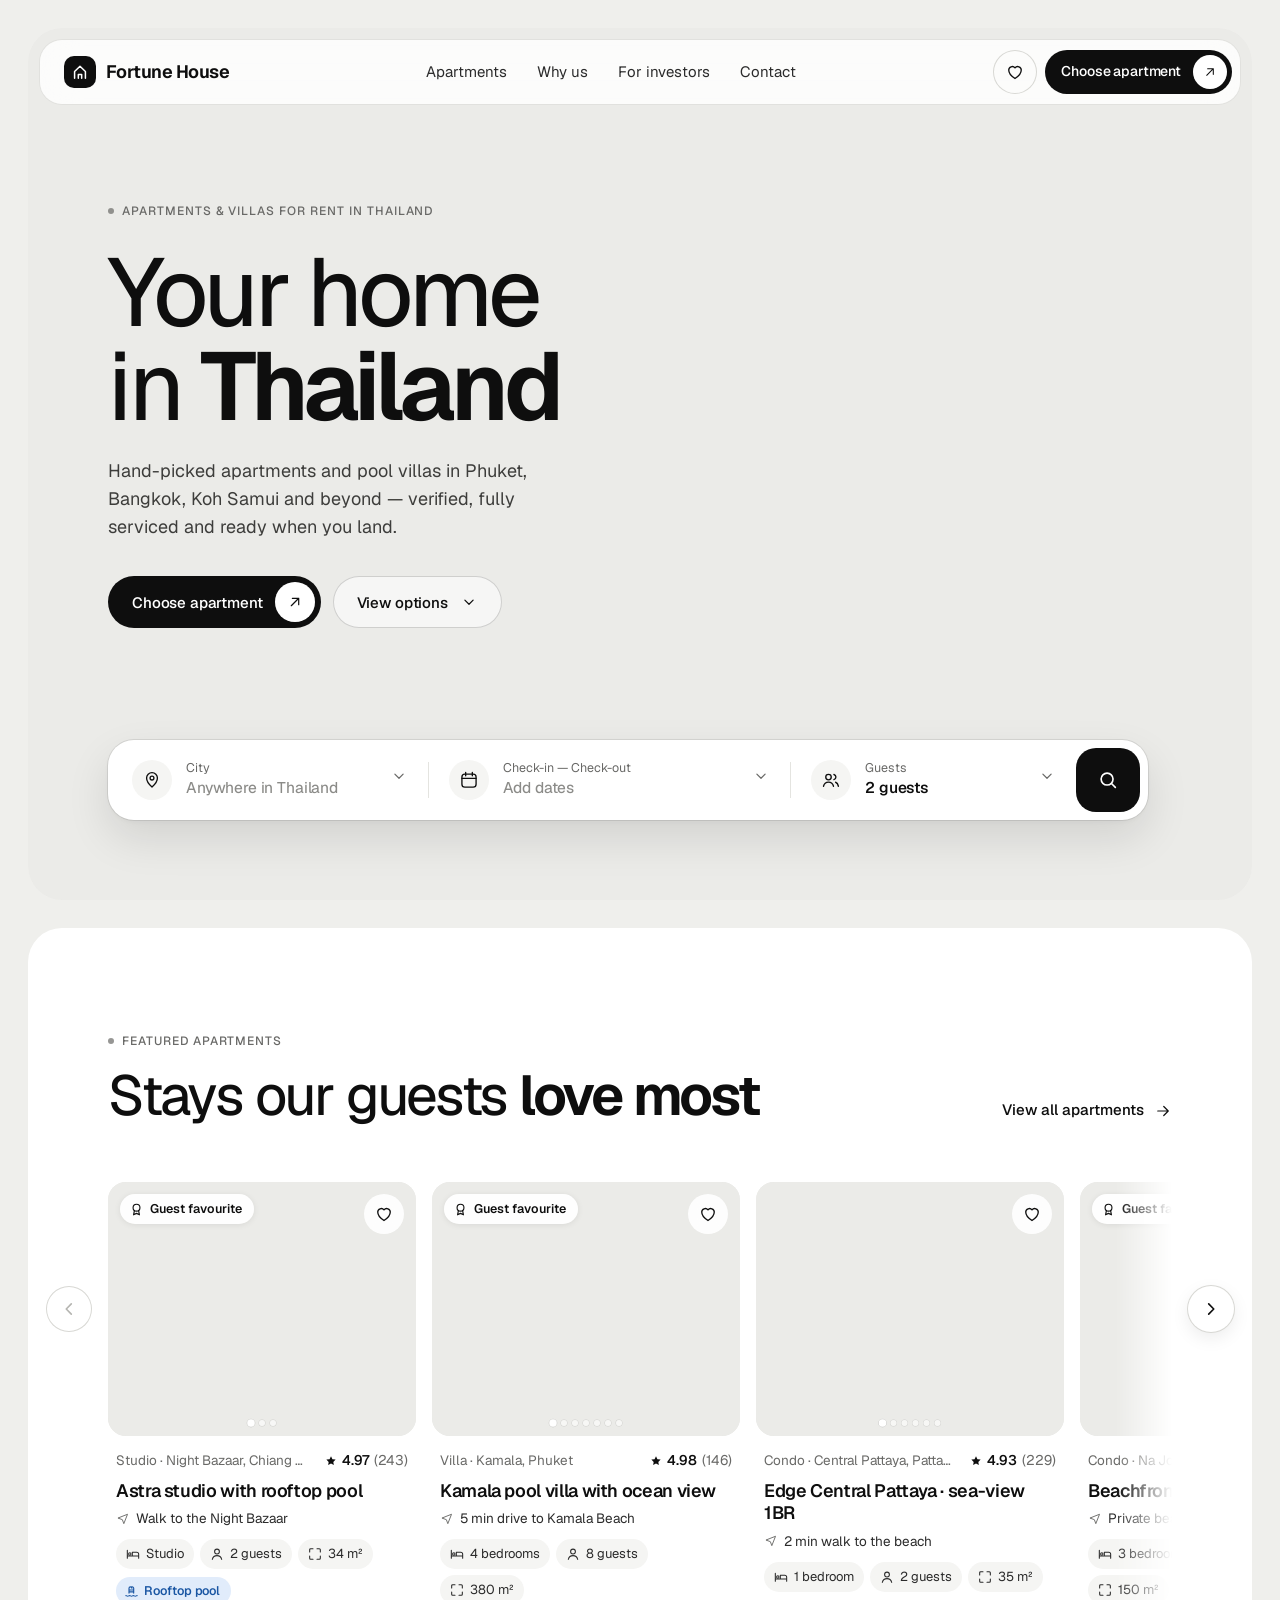
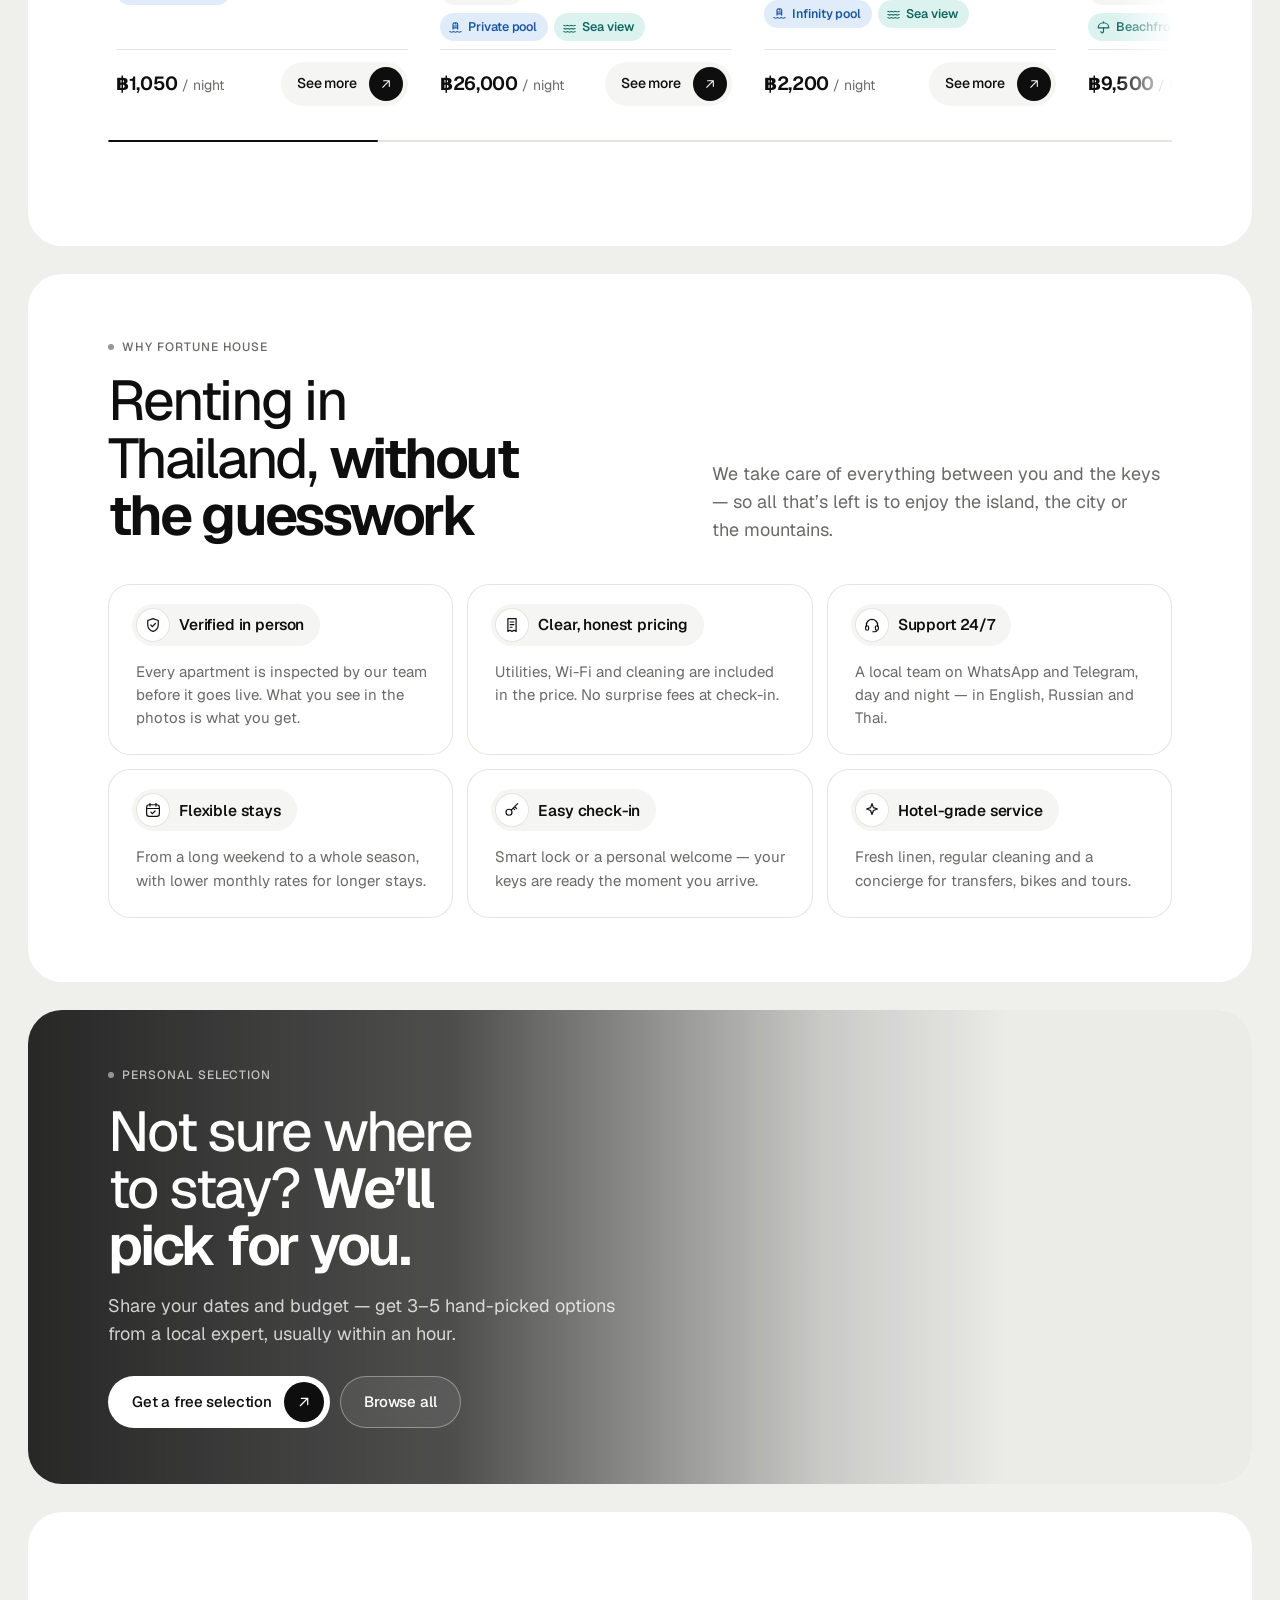
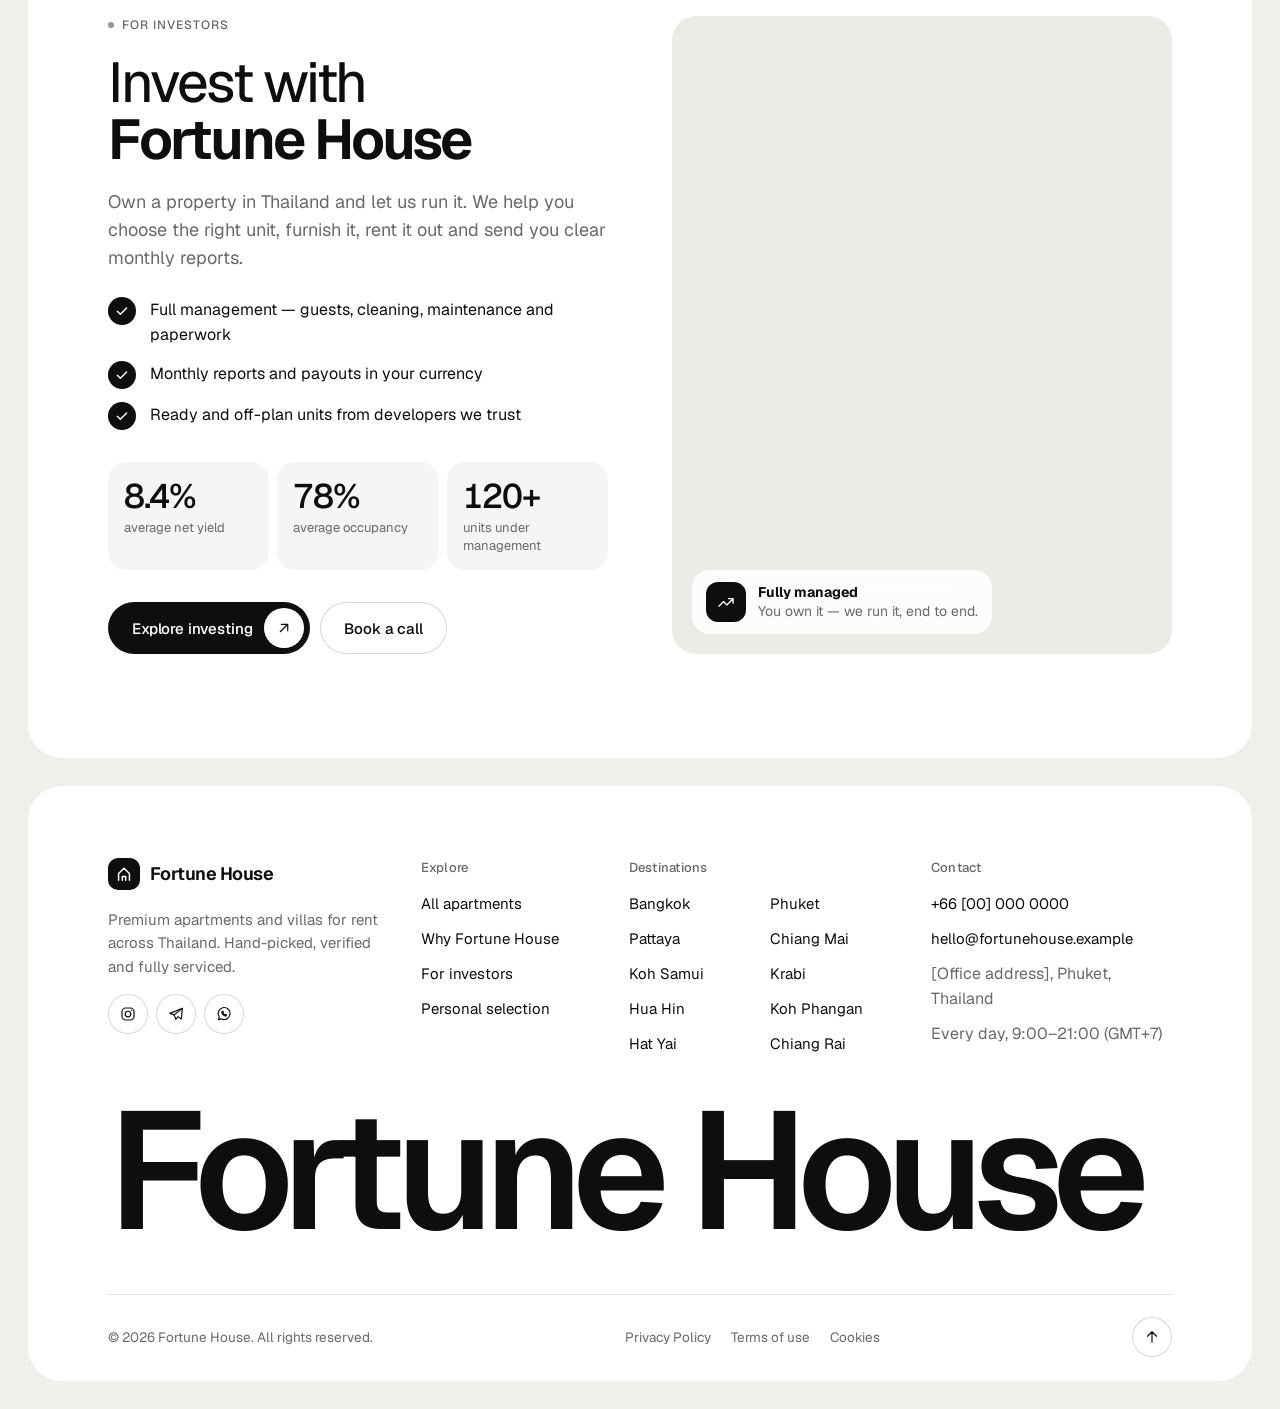
==== commit dadafd54: "Add files via upload" ====
--- a/index.html
+++ b/index.html
@@ -25,6 +25,7 @@
       <a href="#contact">Contact</a>
     </nav>
     <div class="header__actions">
+      <a class="header__saved" href="search.html?saved=1" aria-label="Saved apartments" title="Saved apartments"><i data-icon="heart" data-size="20"></i><span class="count-dot is-empty" data-fav-count>0</span></a>
       <button type="button" class="btn btn--primary btn--sm btn--arrow header__cta" data-open="finder">
         Choose apartment
         <span class="btn__arrow"><i data-icon="arrow-pair" data-size="16"></i></span>
@@ -38,6 +39,7 @@
     <a class="mm-link" href="search.html">Apartments <i data-icon="arrowRight" data-size="20"></i></a>
     <a class="mm-link" href="index.html#why">Why us <i data-icon="arrowRight" data-size="20"></i></a>
     <a class="mm-link" href="investors.html">For investors <i data-icon="arrowRight" data-size="20"></i></a>
+    <a class="mm-link" href="search.html?saved=1"><span class="mm-label">Saved<span class="mm-count is-empty" data-fav-count>0</span></span> <i data-icon="arrowRight" data-size="20"></i></a>
     <a class="mm-link" href="#contact">Contact <i data-icon="arrowRight" data-size="20"></i></a>
     <button type="button" class="btn btn--primary btn--block btn--arrow" data-open="finder">
       <span>Choose apartment</span>
@@ -235,15 +237,19 @@
             <li><a href="#" data-open="contact">Personal selection</a></li>
           </ul>
         </div>
-        <div class="footer__col">
+        <div class="footer__col footer__col--cities">
           <h4>Destinations</h4>
           <ul>
+            <li><a href="search.html?city=bangkok">Bangkok</a></li>
             <li><a href="search.html?city=phuket">Phuket</a></li>
-            <li><a href="search.html?city=bangkok">Bangkok</a></li>
-            <li><a href="search.html?city=koh-samui">Koh Samui</a></li>
             <li><a href="search.html?city=pattaya">Pattaya</a></li>
             <li><a href="search.html?city=chiang-mai">Chiang Mai</a></li>
+            <li><a href="search.html?city=koh-samui">Koh Samui</a></li>
+            <li><a href="search.html?city=krabi">Krabi</a></li>
             <li><a href="search.html?city=hua-hin">Hua Hin</a></li>
+            <li><a href="search.html?city=koh-phangan">Koh Phangan</a></li>
+            <li><a href="search.html?city=hat-yai">Hat Yai</a></li>
+            <li><a href="search.html?city=chiang-rai">Chiang Rai</a></li>
           </ul>
         </div>
       </div>
--- a/assets/css/style.css
+++ b/assets/css/style.css
@@ -310,6 +310,28 @@
 .nav a[aria-current="page"]::after { content: ''; position: absolute; left: 50%; bottom: 4px; width: 4px; height: 4px; border-radius: 50%; background: var(--ink); transform: translateX(-50%); }
 
 .header__actions { display: flex; align-items: center; gap: 8px; }
+.header__saved {
+  position: relative; width: 44px; height: 44px; border-radius: 14px;
+  display: grid; place-items: center; color: var(--ink);
+  background: var(--surface-2);
+  transition: background-color var(--t) var(--ease), color var(--t) var(--ease);
+}
+.header__saved:hover { background: var(--ink); color: #fff; }
+.header__saved svg path { transition: fill .3s var(--ease); }
+.header__saved:has(.count-dot:not(.is-empty)) svg path { fill: currentColor; }
+.count-dot {
+  position: absolute; top: 4px; right: 3px;
+  min-width: 18px; height: 18px; padding: 0 5px; border-radius: 999px;
+  background: var(--ink); color: #fff; box-shadow: 0 0 0 2px #fff;
+  font-size: 11px; font-weight: 650; line-height: 18px; text-align: center; font-variant-numeric: tabular-nums;
+  transition: transform .4s var(--ease), opacity .3s var(--ease);
+}
+.header__saved:hover .count-dot { background: #fff; color: var(--ink); box-shadow: 0 0 0 2px var(--ink); }
+.count-dot.is-empty, .mm-count.is-empty { opacity: 0; transform: scale(.4); }
+.count-dot.bump, .mm-count.bump { animation: bump .45s var(--ease); }
+.mm-label { display: inline-flex; align-items: center; gap: 10px; }
+.mm-count { min-width: 26px; height: 26px; padding: 0 8px; border-radius: 999px; background: var(--ink); color: #fff; font-size: 13px; font-weight: 600; line-height: 26px; text-align: center; letter-spacing: 0; transition: transform .4s var(--ease), opacity .3s var(--ease); }
+@media (min-width: 960px) { .header__saved { border-radius: 50%; background: transparent; box-shadow: inset 0 0 0 1px var(--line-2); } }
 .header__cta { display: none; }
 
 .burger {
@@ -360,6 +382,7 @@
 .menu-open .mobile-menu a.mm-link:nth-child(2) { transition-delay: .09s; }
 .menu-open .mobile-menu a.mm-link:nth-child(3) { transition-delay: .13s; }
 .menu-open .mobile-menu a.mm-link:nth-child(4) { transition-delay: .17s; }
+.menu-open .mobile-menu a.mm-link:nth-child(5) { transition-delay: .21s; }
 .mobile-menu .btn { margin-top: 8px; }
 .menu-scrim {
   position: fixed; inset: 0; z-index: 40;
@@ -542,6 +565,13 @@
 
 /* options list */
 .opt-list { display: flex; flex-direction: column; gap: 2px; }
+.opt__sub { white-space: nowrap; overflow: hidden; text-overflow: ellipsis; }
+.opt__text { min-width: 0; }
+@media (min-width: 720px) {
+  .pop--cities { width: 680px; }
+  .opt-list--cities { display: grid; grid-template-columns: minmax(0, 1fr) minmax(0, 1fr); gap: 2px 4px; }
+  .opt-list--cities .opt:first-child { grid-column: 1 / -1; }
+}
 .opt {
   display: flex; align-items: center; gap: 14px;
   width: 100%; text-align: left;
@@ -588,9 +618,19 @@
 .cal__day:not([disabled]):hover span { background: var(--surface-3); }
 .cal__day[disabled] { color: #c3c3bf; cursor: default; }
 .cal__day.is-today span { box-shadow: inset 0 0 0 1px var(--line-2); }
-.cal__day.in-range::before { content: ''; position: absolute; inset: 1px 0; background: var(--surface-2); }
-.cal__day.is-start::before { content: ''; position: absolute; inset: 1px 0 1px 50%; background: var(--surface-2); }
-.cal__day.is-end::before { content: ''; position: absolute; inset: 1px 50% 1px 0; background: var(--surface-2); }
+/* selected range: a clearly visible band between check-in and check-out */
+.cal { --range: #e4e4de; --range-preview: #efefea; }
+.cal__day.in-range::before { content: ''; position: absolute; inset: 1px 0; background: var(--range); transition: background-color .25s var(--ease); }
+.cal__day.is-start::before { content: ''; position: absolute; inset: 1px 0 1px 50%; background: var(--range); }
+.cal__day.is-end::before { content: ''; position: absolute; inset: 1px 50% 1px 0; background: var(--range); }
+.cal.is-preview .cal__day.in-range::before, .cal.is-preview .cal__day.is-start::before { background: var(--range-preview); }
+.cal__day.in-range { font-weight: 550; }
+.cal__day.in-range:not([disabled]):hover span { background: #d3d3cd; }
+.cal__grid .cal__day.in-range:nth-child(7n+1)::before, .cal__grid .cal__day.is-end:nth-child(7n+1)::before { border-top-left-radius: 22px; border-bottom-left-radius: 22px; }
+.cal__grid .cal__day.in-range:nth-child(7n)::before, .cal__grid .cal__day.is-start:nth-child(7n)::before { border-top-right-radius: 22px; border-bottom-right-radius: 22px; }
+.cal__day.in-range.cap-l::before { border-top-left-radius: 22px; border-bottom-left-radius: 22px; }
+.cal__day.in-range.cap-r::before { border-top-right-radius: 22px; border-bottom-right-radius: 22px; }
+.cal__day.is-end.cap-l::before, .cal__day.is-start.cap-r::before { display: none; }
 .cal__day.is-start.is-end::before { display: none; }
 .cal__day.is-start span, .cal__day.is-end span { background: var(--ink) !important; color: #fff; }
 .cal__day.is-start:not(.has-end)::before { display: none; }
@@ -752,10 +792,12 @@
 .badge {
   height: 30px; padding: 0 12px; border-radius: 999px;
   display: inline-flex; align-items: center; gap: 6px;
-  font-size: 12.5px; font-weight: 550;
-  background: rgba(255,255,255,.9); color: var(--ink);
+  font-size: 12.5px; font-weight: 580;
+  background: rgba(255,255,255,.94); color: var(--ink);
+  box-shadow: 0 1px 6px rgba(0,0,0,.08);
   -webkit-backdrop-filter: blur(8px); backdrop-filter: blur(8px);
 }
+.badge svg { margin-left: -3px; }
 .fav {
   position: absolute; top: 12px; right: 12px; z-index: 3;
   width: 40px; height: 40px; border-radius: 50%;
@@ -771,11 +813,35 @@
 .fav[aria-pressed="true"] svg path { fill: currentColor; }
 .fav.pulse { animation: bump .45s var(--ease); }
 
-.apt-card__body { padding: 16px 8px 8px; display: flex; flex-direction: column; gap: 10px; flex: 1; }
-.apt-card__top { display: flex; justify-content: space-between; gap: 12px; align-items: flex-start; }
-.apt-card__title { font-size: 18px; font-weight: 580; letter-spacing: -.02em; line-height: 1.25; }
-.apt-card__loc { font-size: 14px; color: var(--muted); margin-top: 3px; }
-.rating { display: inline-flex; align-items: center; gap: 4px; font-size: 14px; font-weight: 550; white-space: nowrap; }
+.apt-card__body { padding: 14px 8px 8px; display: flex; flex-direction: column; gap: 8px; flex: 1; }
+.apt-card__top { display: flex; justify-content: space-between; gap: 12px; align-items: center; min-width: 0; }
+.apt-card__loc { font-size: 13.5px; color: var(--muted); min-width: 0; white-space: nowrap; overflow: hidden; text-overflow: ellipsis; }
+.apt-card__title { font-size: 18px; font-weight: 580; letter-spacing: -.02em; line-height: 1.25; display: -webkit-box; -webkit-line-clamp: 2; -webkit-box-orient: vertical; overflow: hidden; }
+.apt-card__near { display: flex; align-items: center; gap: 6px; font-size: 13.5px; color: var(--ink-2); min-width: 0; margin-top: -2px; }
+.apt-card__near svg { color: var(--muted); }
+.apt-card__near span { white-space: nowrap; overflow: hidden; text-overflow: ellipsis; }
+.apt-card .specs { margin-top: 2px; }
+.rating { display: inline-flex; align-items: center; gap: 4px; font-size: 14px; font-weight: 550; white-space: nowrap; flex-shrink: 0; }
+.rating__n { color: var(--muted); font-weight: 400; margin-left: 1px; }
+
+/* highlight chips: a little colour for the things that make a stay special */
+.hl-chips { display: flex; flex-wrap: wrap; gap: 6px; }
+.hl {
+  display: inline-flex; align-items: center; gap: 5px;
+  height: 28px; padding: 0 11px 0 8px; border-radius: 999px;
+  font-size: 12.5px; font-weight: 560; letter-spacing: -.005em; white-space: nowrap;
+  background: var(--hl-bg, var(--surface-2)); color: var(--hl-ink, var(--ink-2));
+}
+.hl--blue   { --hl-bg: #e1ecfb; --hl-ink: #1a56a3; }
+.hl--sea    { --hl-bg: #dcf2ef; --hl-ink: #0b675f; }
+.hl--green  { --hl-bg: #e9f1da; --hl-ink: #46600f; }
+.hl--amber  { --hl-bg: #fcecd2; --hl-ink: #865300; }
+.hl--mint   { --hl-bg: #e1f4e8; --hl-ink: #136b3b; }
+.hl--violet { --hl-bg: #ece6fb; --hl-ink: #5739ab; }
+.hl--rose   { --hl-bg: #fbe5eb; --hl-ink: #9c2b49; }
+.hl--ink    { --hl-bg: var(--ink); --hl-ink: #fff; }
+.hl-chips--lg { margin-top: 14px; gap: 8px; }
+.hl-chips--lg .hl { height: 34px; padding: 0 14px 0 11px; font-size: 13.5px; gap: 7px; }
 .specs { display: flex; flex-wrap: wrap; gap: 6px; }
 .spec { display: inline-flex; align-items: center; gap: 5px; height: 30px; padding: 0 9px; white-space: nowrap; border-radius: 999px; background: var(--surface-2); font-size: 13px; color: var(--ink-2); }
 .apt-card__foot { display: flex; align-items: center; justify-content: space-between; gap: 12px; margin-top: auto; padding-top: 12px; border-top: 1px solid var(--line); }
@@ -916,13 +982,15 @@
 
 .footer { padding: 48px var(--pad) 24px; }
 .footer__top { display: grid; gap: 36px; }
-@media (min-width: 900px) { .footer__top { grid-template-columns: 1.4fr 1fr 1fr 1.2fr; gap: 48px; } }
+@media (min-width: 900px) { .footer__top { grid-template-columns: 1.3fr .8fr 1.25fr 1.15fr; gap: 40px; } }
 .footer__brand p { color: var(--muted); max-width: 300px; margin-top: 16px; font-size: 15px; }
 .footer__col h4 { font-size: 13px; font-weight: 500; color: var(--muted); margin-bottom: 14px; letter-spacing: .02em; }
 .footer__col ul { display: flex; flex-direction: column; gap: 10px; }
 .footer__col a { transition: opacity .3s var(--ease); font-size: 15px; }
 .footer__col a:hover { opacity: .55; }
 .footer__cols { display: grid; grid-template-columns: 1fr 1fr; gap: 28px; }
+.footer__col--cities ul { display: grid; grid-template-columns: repeat(auto-fill, minmax(112px, 1fr)); gap: 10px 20px; }
+@media (max-width: 559px) { .footer__cols { grid-template-columns: 1fr; } }
 @media (min-width: 900px) { .footer__cols { display: contents; } }
 .socials { display: flex; gap: 8px; margin-top: 16px; }
 .footer__bottom {
@@ -962,10 +1030,55 @@
 .results { padding: 28px var(--pad) 56px; }
 @media (min-width: 720px) { .results { padding: 36px var(--pad) 80px; } }
 .toolbar { display: flex; flex-direction: column; gap: 14px; margin-bottom: 24px; }
-@media (min-width: 900px) { .toolbar { flex-direction: row; align-items: center; justify-content: space-between; } }
+.toolbar__filters { display: flex; flex-direction: column; gap: 12px; min-width: 0; }
 .toolbar__right { display: flex; align-items: center; justify-content: space-between; gap: 12px; }
-.results__count { font-size: 15px; color: var(--muted); white-space: nowrap; }
+@media (min-width: 1100px) {
+  .toolbar { flex-direction: row; align-items: flex-start; justify-content: space-between; gap: 24px; }
+  .toolbar__right { flex-shrink: 0; }
+}
+.results__count { font-size: 15px; color: var(--muted); white-space: nowrap; overflow: hidden; text-overflow: ellipsis; min-width: 0; }
 .results__count b { color: var(--ink); font-weight: 600; }
+@media (max-width: 479px) { .results__hint { display: none; } }
+
+/* budget segmented control */
+.seg {
+  position: relative; display: inline-grid; grid-auto-flow: column; grid-auto-columns: 1fr;
+  padding: 4px; border-radius: 999px; background: var(--surface-2);
+  box-shadow: inset 0 0 0 1px var(--line);
+  align-self: flex-start; max-width: 100%;
+}
+.seg__thumb {
+  position: absolute; left: 0; top: 4px; bottom: 4px; width: 0;
+  border-radius: 999px; background: var(--ink);
+  box-shadow: 0 2px 8px rgba(0,0,0,.14);
+  transition: transform .5s var(--ease), width .5s var(--ease);
+}
+.seg__opt {
+  position: relative; z-index: 1;
+  height: 38px; padding: 0 18px; border-radius: 999px;
+  font-size: 14.5px; font-weight: 520; white-space: nowrap; color: var(--ink-2);
+  transition: color .35s var(--ease);
+  -webkit-tap-highlight-color: transparent;
+}
+.seg__opt:hover { color: var(--ink); }
+.seg__opt[aria-checked="true"] { color: #fff; }
+.seg__short { display: none; }
+@media (max-width: 559px) {
+  .seg { display: grid; align-self: stretch; }
+  .seg__opt { padding: 0 8px; font-size: 14px; }
+  .seg__long { display: none; } .seg__short { display: inline; }
+}
+.chip__n { font-size: 12.5px; color: var(--muted); font-variant-numeric: tabular-nums; margin-left: -2px; transition: color .35s var(--ease); }
+.chip[aria-pressed="true"] .chip__n { color: rgba(255,255,255,.6); }
+.chip:disabled { opacity: .42; cursor: default; pointer-events: none; }
+
+/* show more */
+.more { display: flex; flex-direction: column; align-items: center; gap: 14px; margin-top: 36px; }
+.more__text { font-size: 14px; color: var(--muted); font-variant-numeric: tabular-nums; }
+.more__bar { width: 200px; height: 3px; border-radius: 3px; background: var(--line); overflow: hidden; }
+.more__bar span { display: block; height: 100%; border-radius: 3px; background: var(--ink); transition: width .6s var(--ease); }
+.more .btn svg { transition: transform .45s var(--ease); }
+.more .btn:hover svg { transform: translateY(2px); }
 .sort-btn { height: 42px; padding: 0 16px; border-radius: 999px; display: inline-flex; align-items: center; gap: 8px; box-shadow: inset 0 0 0 1px var(--line-2); font-size: 14.5px; transition: background-color .3s var(--ease); }
 .sort-btn:hover, .sort-btn[aria-expanded="true"] { background: var(--surface-2); }
 .sort-btn svg:last-child { transition: transform .4s var(--ease); }
@@ -1253,3 +1366,65 @@
 /* full-width arrow buttons: label centred, badge pinned right */
 .btn--block.btn--arrow { justify-content: space-between; padding-left: 6px; }
 .btn--block.btn--arrow > span:first-child { flex: 1; text-align: center; padding-left: var(--bs); }
+
+/* ---------- Booking request (contact step) ---------- */
+.modal__sub { color: var(--muted); font-size: 15.5px; line-height: 1.5; margin-bottom: 20px; }
+.book-form { display: flex; flex-direction: column; }
+.book-sum {
+  display: flex; align-items: center; gap: 12px;
+  padding: 8px 14px 8px 8px; margin-bottom: 18px;
+  border-radius: 18px; background: var(--surface-2);
+}
+.book-sum__img { width: 56px; height: 56px; border-radius: 12px; flex-shrink: 0; }
+.book-sum__text { display: flex; flex-direction: column; min-width: 0; flex: 1; line-height: 1.35; }
+.book-sum__title { font-weight: 580; font-size: 14.5px; white-space: nowrap; overflow: hidden; text-overflow: ellipsis; }
+.book-sum__meta { font-size: 13px; color: var(--muted); }
+.book-sum__total { font-weight: 620; font-size: 15px; white-space: nowrap; font-variant-numeric: tabular-nums; }
+@media (max-width: 400px) { .book-sum__total { display: none; } }
+.input-icon { position: relative; }
+.input-icon__i { position: absolute; left: 18px; top: 50%; transform: translateY(-50%); color: var(--muted); pointer-events: none; display: grid; transition: color .3s var(--ease); }
+.input-icon .input { padding-left: 50px; height: 58px; font-size: 16px; }
+.input-icon .input:focus + .input-icon__i, .input-icon:focus-within .input-icon__i { color: var(--ink); }
+.input::placeholder { color: #a5a5a1; opacity: 1; }
+.field-error { margin-top: 8px; font-size: 13.5px; color: #b3261e; padding-left: 4px; }
+.book-form .btn { margin-top: 16px; }
+.book-form .form-error { margin-top: 12px; }
+.book-form .form-note { margin-top: 12px; text-align: center; }
+.success p b { color: var(--ink); font-weight: 560; }
+.apt-near { display: flex; align-items: center; gap: 8px; margin-top: 16px; font-size: 15px; color: var(--ink-2); }
+.apt-near svg { color: var(--muted); }
+
+/* gentle "look here" cue */
+.nudge { animation: nudge .5s var(--ease); }
+@keyframes nudge { 20% { transform: translateX(-5px); } 45% { transform: translateX(4px); } 70% { transform: translateX(-2px); } }
+.btn.nudge { animation: ready 1.1s var(--ease); }
+@keyframes ready { 0% { box-shadow: 0 0 0 0 rgba(14,14,14,.35); } 100% { box-shadow: 0 0 0 14px rgba(14,14,14,0); } }
+.cal__summary.nudge b { color: #b3261e; }
+.nowrap { white-space: nowrap; }
+
+/* never let long one-line texts (titles, "near" lines) widen a card or a grid column on small phones */
+@media (max-width: 639px) { .grid-apts { grid-template-columns: minmax(0, 1fr); } }
+.apt-card, .carousel__track > * { min-width: 0; }
+@media (max-width: 999px) {
+  .invest { grid-template-columns: minmax(0, 1fr); }
+  .invest__media { min-height: 0; } /* min-height + aspect-ratio would force the photo wider than a small phone */
+  .calc { grid-template-columns: minmax(0, 1fr); }
+}
+@media (max-width: 359px) { .calc__inputs, .calc__result { padding: 20px; } .calc__big { font-size: 40px; } }
+
+/* compact cards: drop the spec icons when the card is narrow so the specs stay on one line */
+.apt-card { container-type: inline-size; }
+@container (max-width: 300px) {
+  .spec svg { display: none; }
+  .spec { padding: 0 10px; }
+}
+.spec { padding: 0 10px 0 9px; }
+
+/* breadcrumbs: long apartment names stay on one line */
+.crumbs { min-width: 0; }
+.crumbs > * { flex-shrink: 0; }
+.crumbs > span:last-child { flex-shrink: 1; min-width: 0; white-space: nowrap; overflow: hidden; text-overflow: ellipsis; }
+
+/* saved counter sits on the corner of the heart, not over it */
+.count-dot { top: -4px; right: -4px; }
+@media (max-width: 559px) { .hl-chips--lg .hl { height: 30px; font-size: 13px; padding: 0 12px 0 9px; gap: 6px; } }
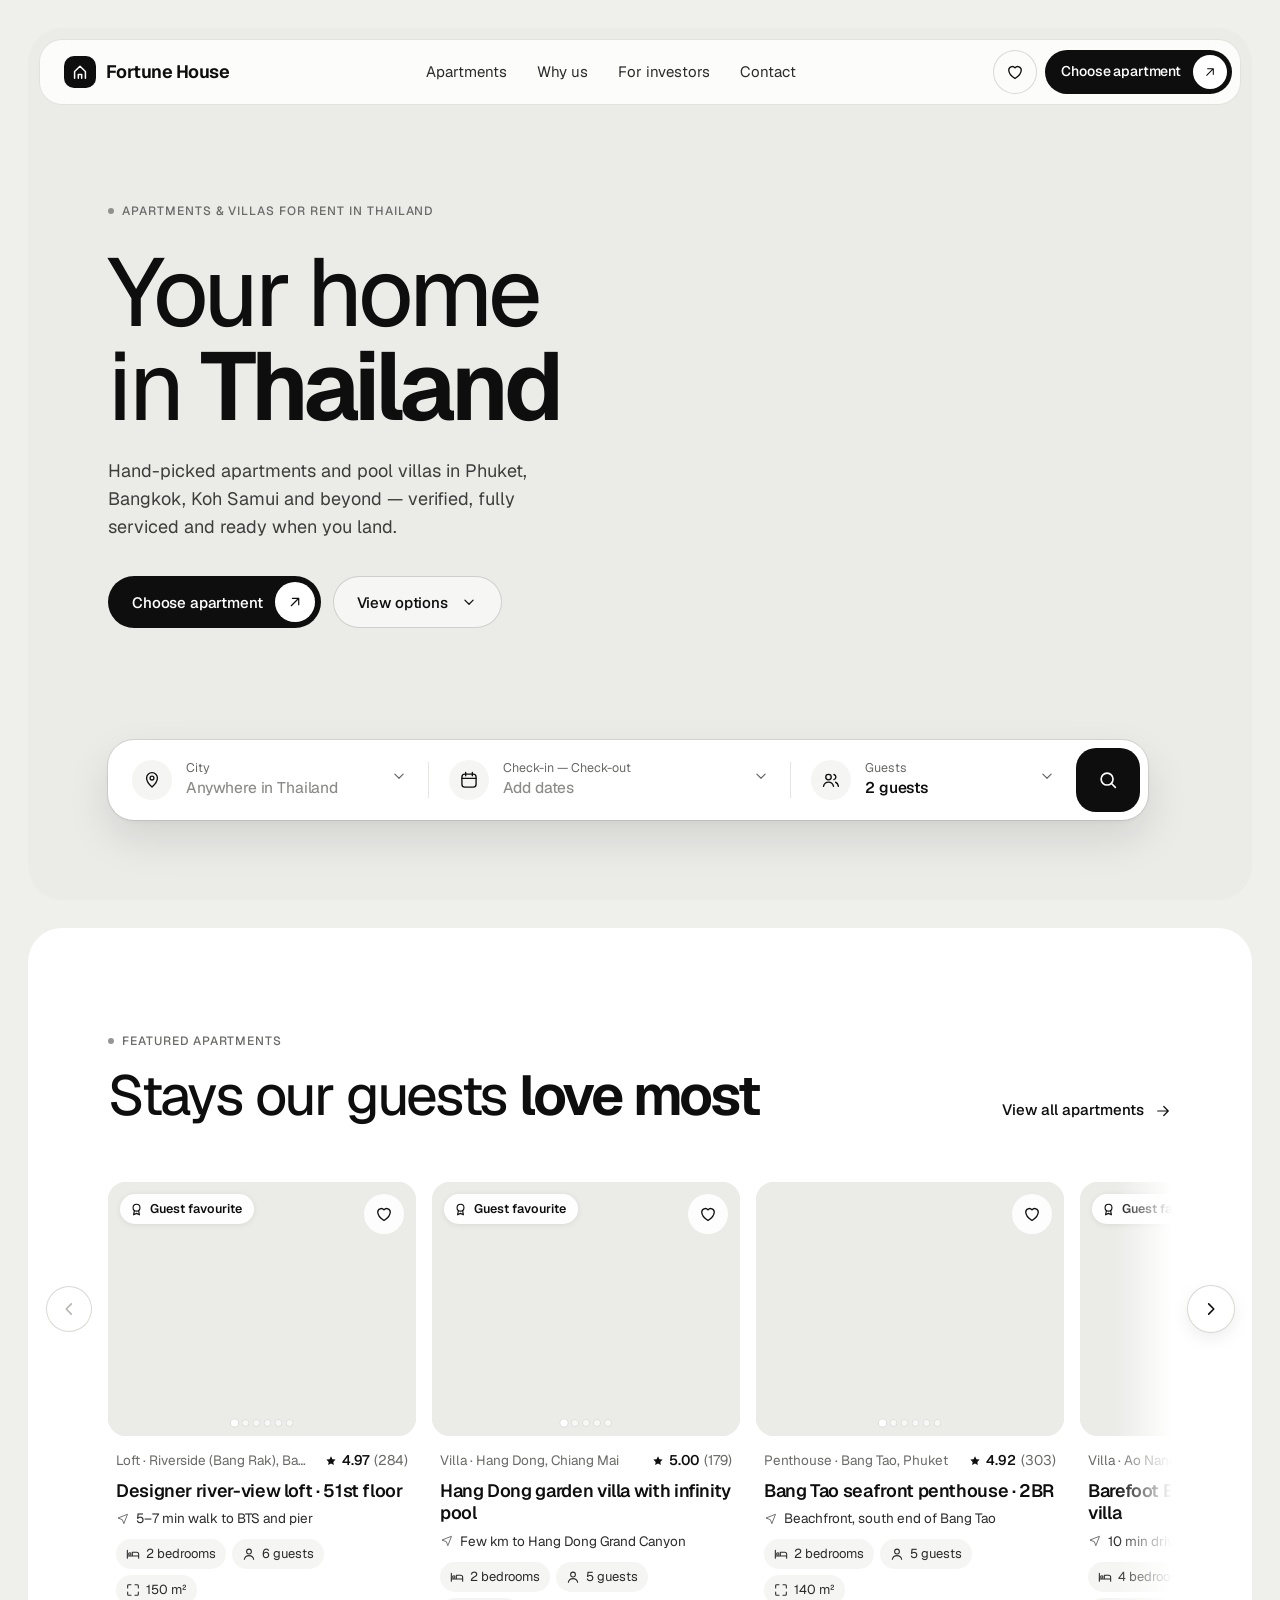
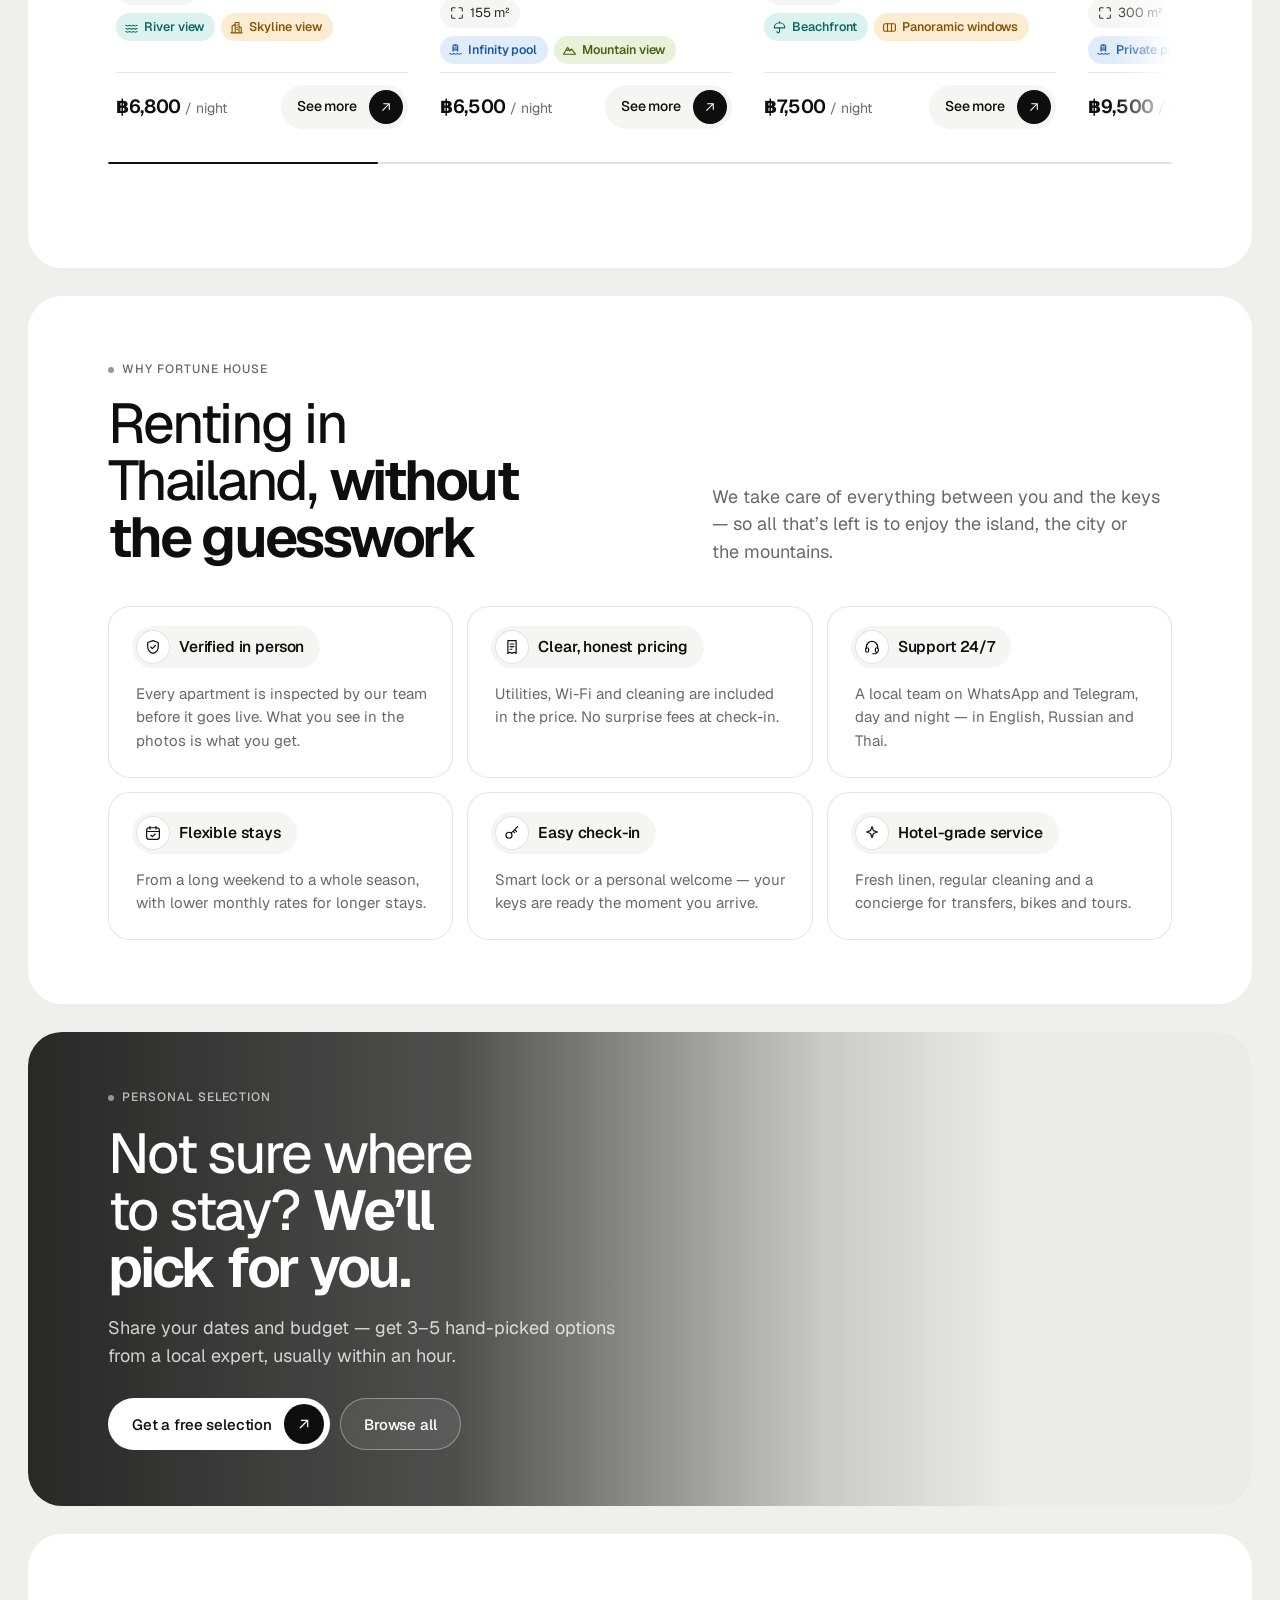
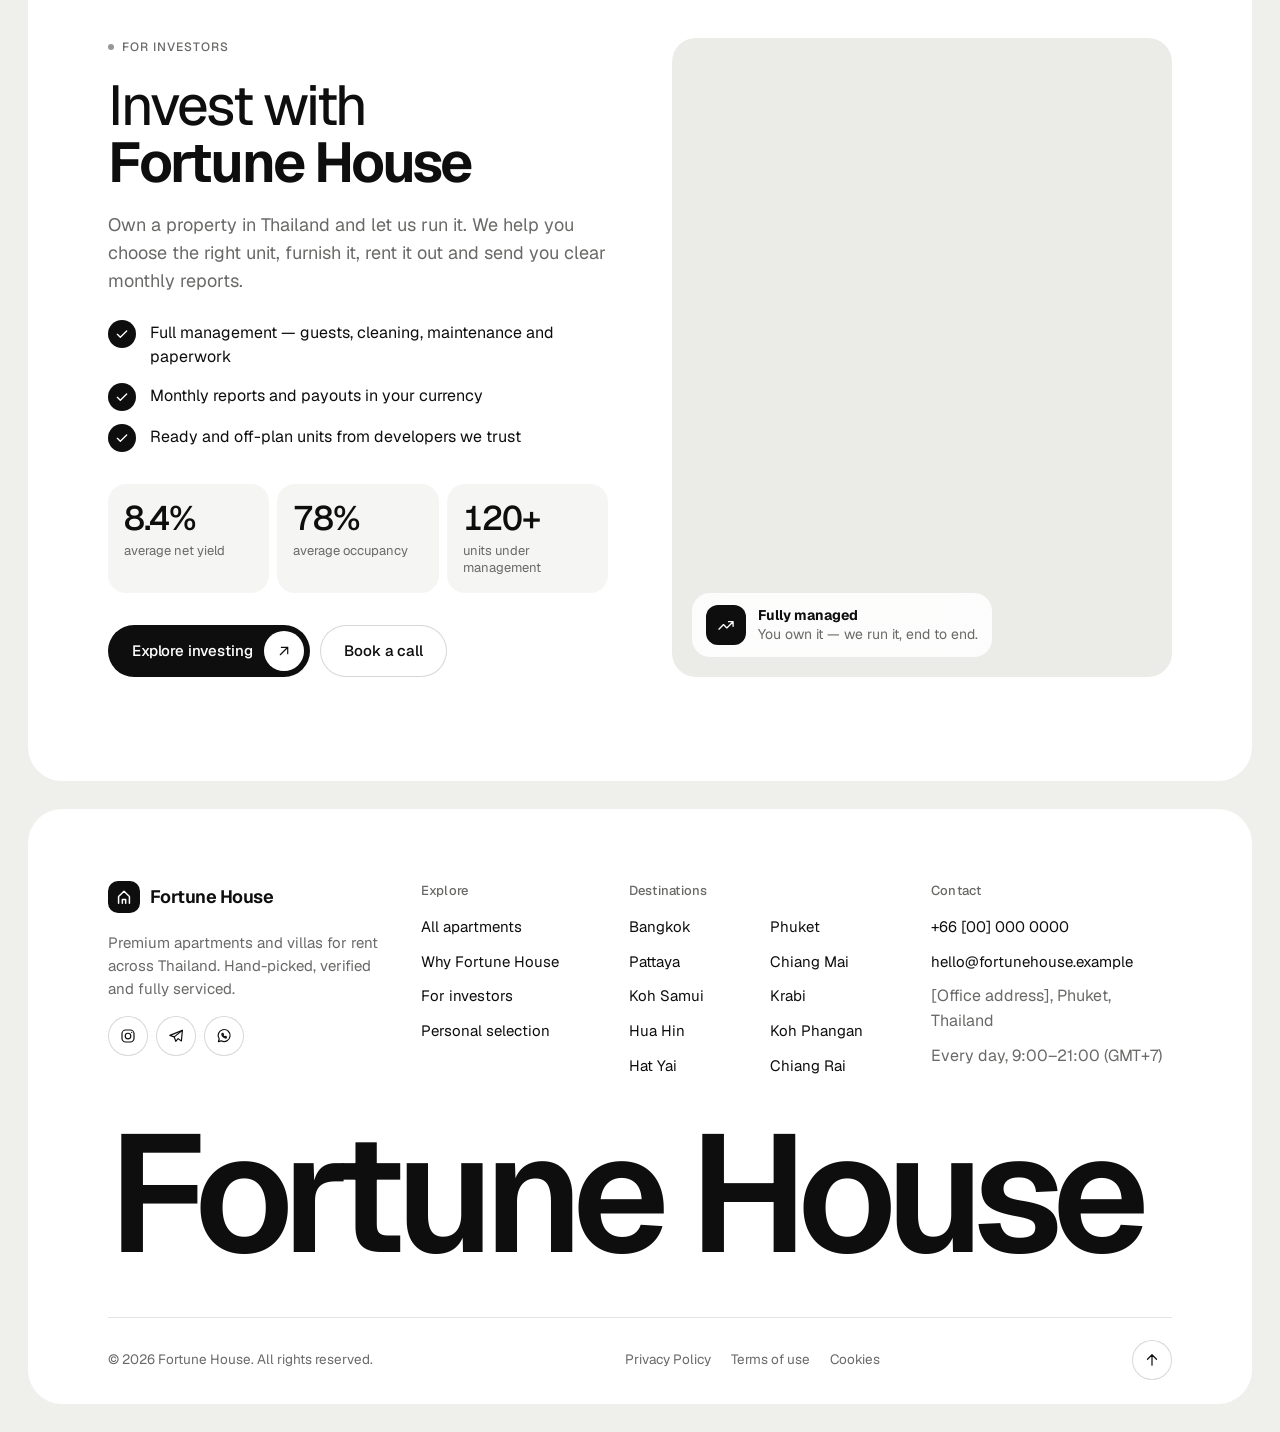
==== commit 1ecb2ecf: "Add files via upload" ====
--- a/index.html
+++ b/index.html
@@ -6,6 +6,8 @@
 <title>Fortune House — Premium apartments for rent in Thailand</title>
 <meta name="description" content="Hand-picked apartments and pool villas for rent in Phuket, Bangkok, Koh Samui, Pattaya and beyond. Verified, fully serviced, ready when you land.">
 <meta name="theme-color" content="#efefec">
+<meta name="referrer" content="no-referrer">
+<link rel="preconnect" href="https://a0.muscache.com">
 <link rel="preconnect" href="https://images.unsplash.com">
 <link rel="icon" href="data:image/svg+xml,%3Csvg xmlns='http://www.w3.org/2000/svg' viewBox='0 0 32 32'%3E%3Crect width='32' height='32' rx='9' fill='%230e0e0e'/%3E%3Cpath d='M9.5 23v-9.5L16 8l6.5 5.5V23M13.5 23v-5h5v5' fill='none' stroke='white' stroke-width='2' stroke-linecap='round' stroke-linejoin='round'/%3E%3C/svg%3E">
 <link rel="stylesheet" href="assets/css/style.css">
--- a/assets/css/style.css
+++ b/assets/css/style.css
@@ -1428,3 +1428,4 @@
 /* saved counter sits on the corner of the heart, not over it */
 .count-dot { top: -4px; right: -4px; }
 @media (max-width: 559px) { .hl-chips--lg .hl { height: 30px; font-size: 13px; padding: 0 12px 0 9px; gap: 6px; } }
+.rating--new { font-size: 12.5px; font-weight: 600; padding: 3px 9px; border-radius: 999px; background: var(--surface-2); }
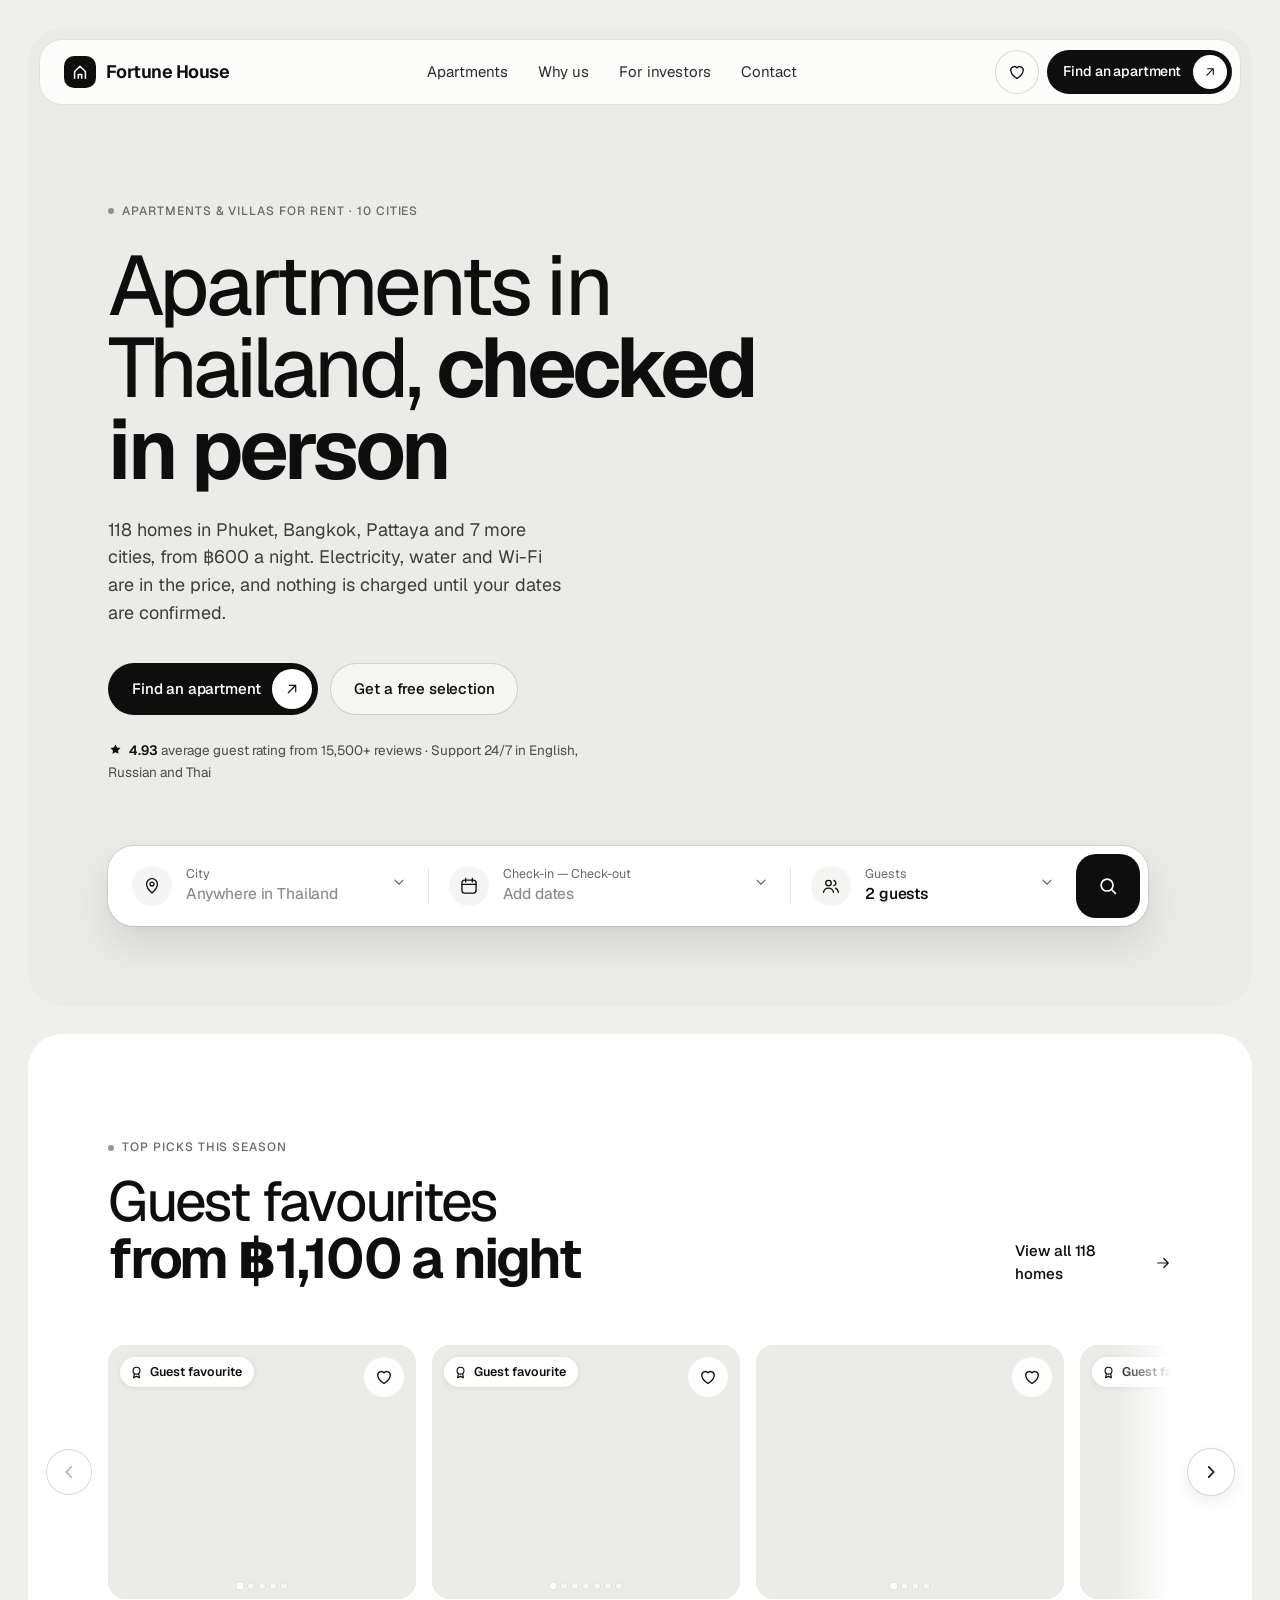
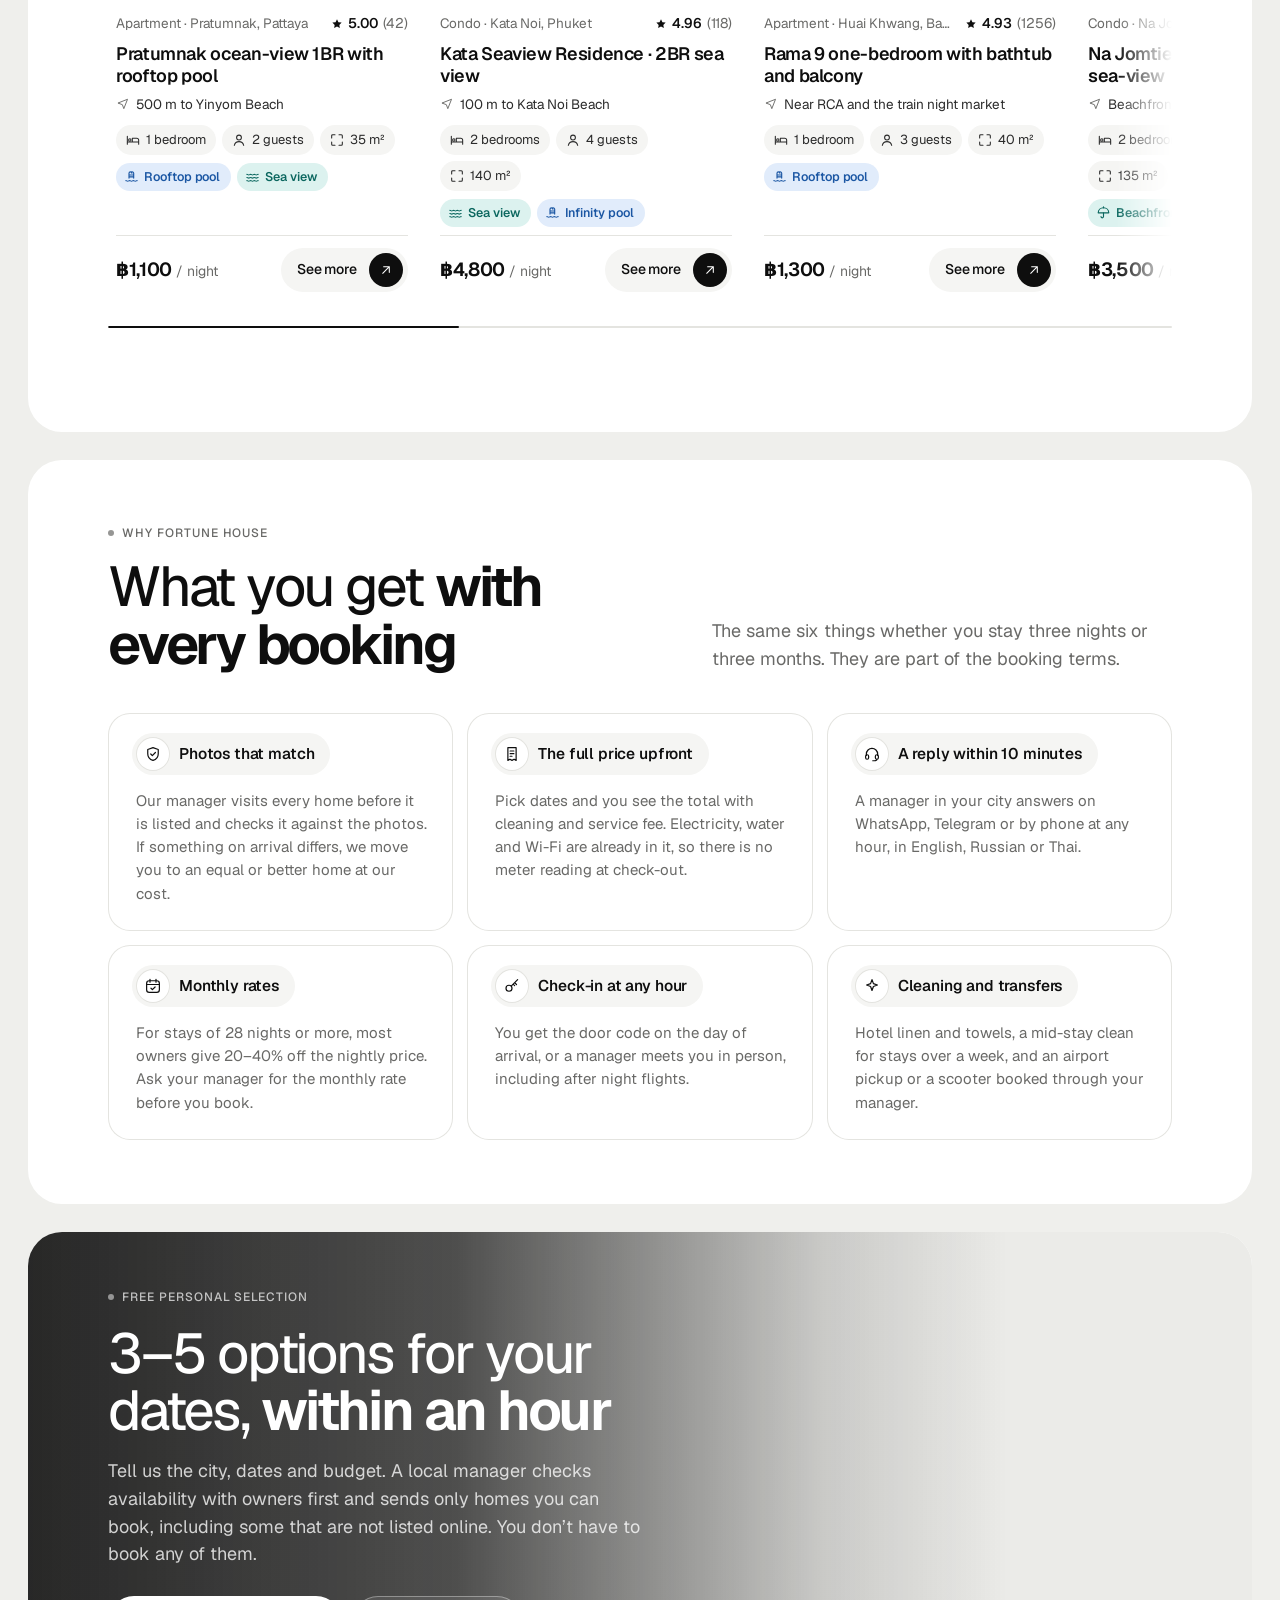
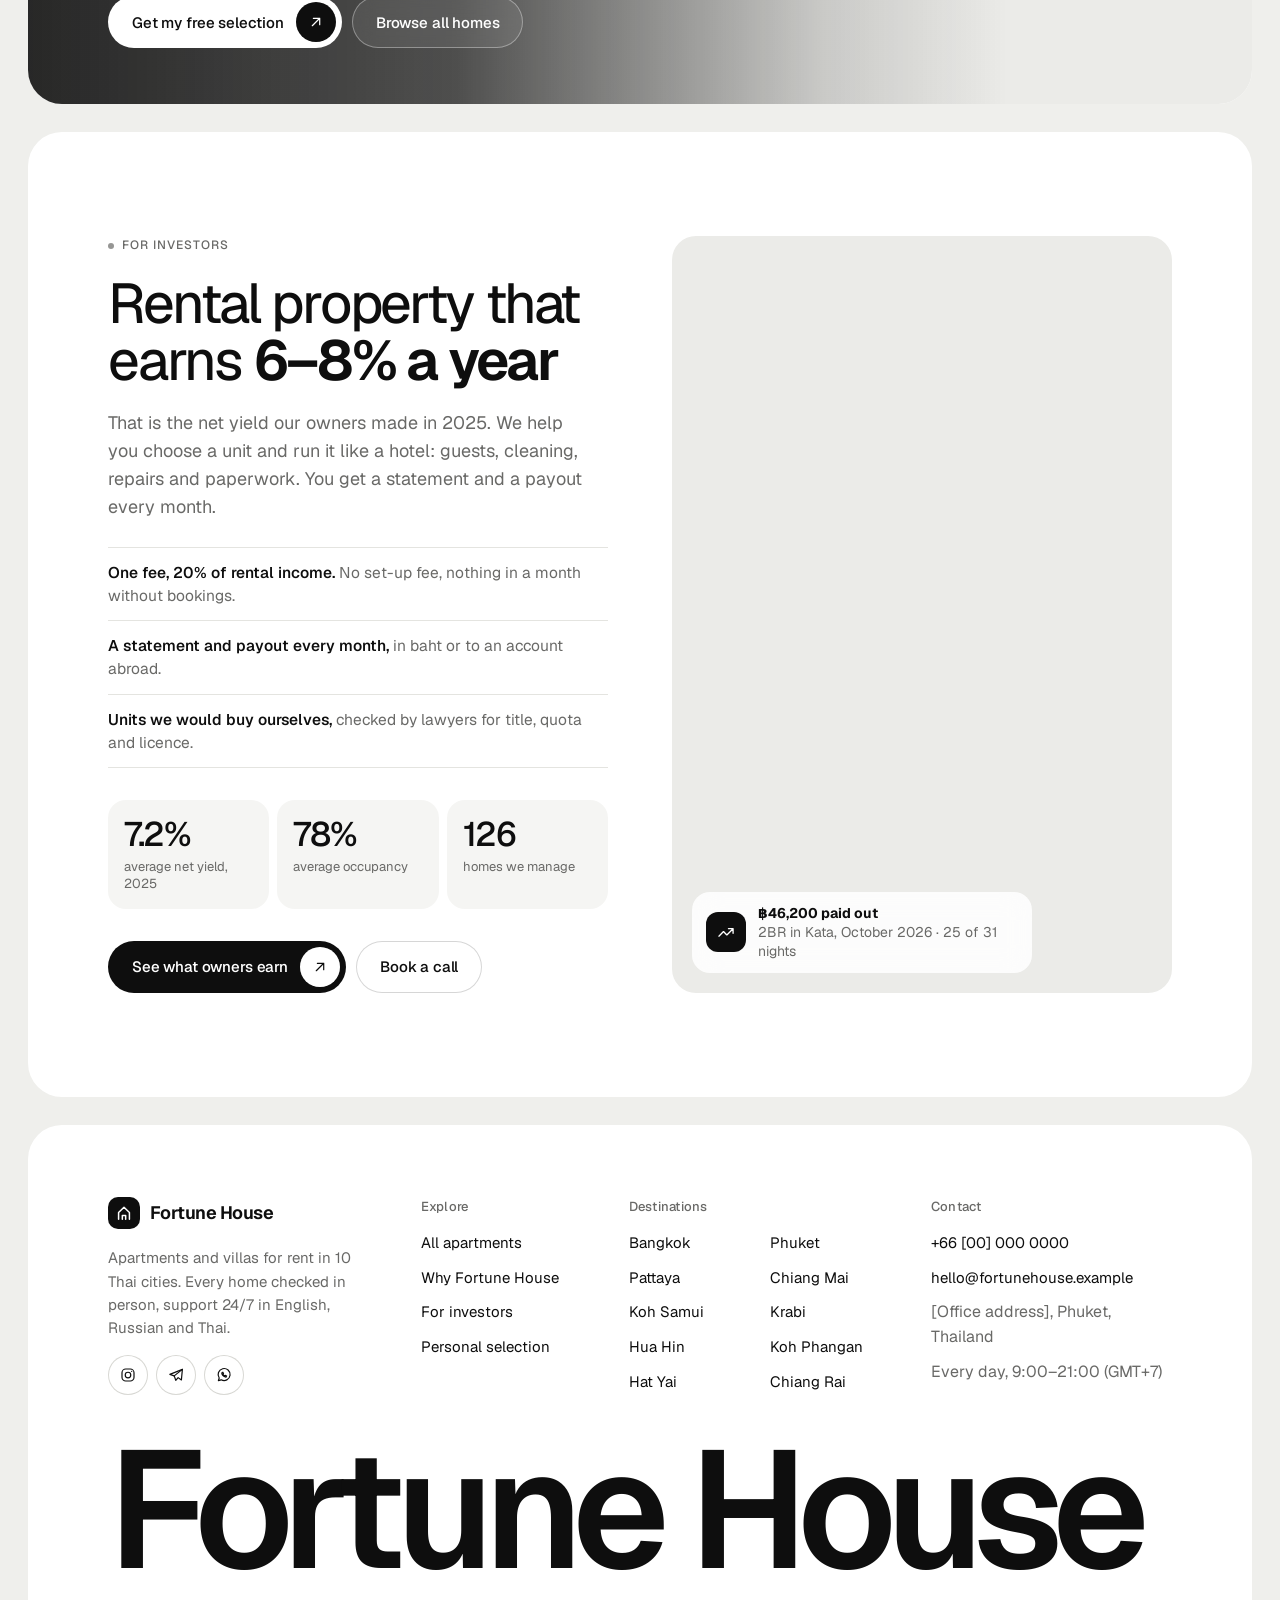
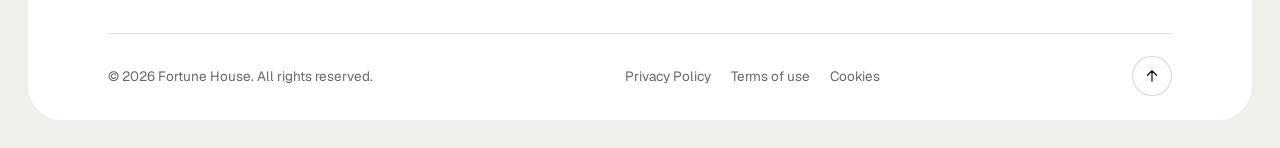
==== commit 2ad8b428: "Add files via upload" ====
--- a/index.html
+++ b/index.html
@@ -3,8 +3,8 @@
 <head>
 <meta charset="utf-8">
 <meta name="viewport" content="width=device-width, initial-scale=1, viewport-fit=cover">
-<title>Fortune House — Premium apartments for rent in Thailand</title>
-<meta name="description" content="Hand-picked apartments and pool villas for rent in Phuket, Bangkok, Koh Samui, Pattaya and beyond. Verified, fully serviced, ready when you land.">
+<title>Apartments & Villas for Rent in Thailand | Fortune House</title>
+<meta name="description" content="118 apartments and villas for rent in Phuket, Bangkok, Pattaya and 7 more Thai cities, each checked in person. Bills and Wi-Fi included, from ฿600 a night. Free selection within an hour.">
 <meta name="theme-color" content="#efefec">
 <meta name="referrer" content="no-referrer">
 <link rel="preconnect" href="https://a0.muscache.com">
@@ -29,7 +29,7 @@
     <div class="header__actions">
       <a class="header__saved" href="search.html?saved=1" aria-label="Saved apartments" title="Saved apartments"><i data-icon="heart" data-size="20"></i><span class="count-dot is-empty" data-fav-count>0</span></a>
       <button type="button" class="btn btn--primary btn--sm btn--arrow header__cta" data-open="finder">
-        Choose apartment
+        Find an apartment
         <span class="btn__arrow"><i data-icon="arrow-pair" data-size="16"></i></span>
       </button>
       <button type="button" class="burger" aria-label="Menu" aria-expanded="false" aria-controls="mobile-menu">
@@ -44,7 +44,7 @@
     <a class="mm-link" href="search.html?saved=1"><span class="mm-label">Saved<span class="mm-count is-empty" data-fav-count>0</span></span> <i data-icon="arrowRight" data-size="20"></i></a>
     <a class="mm-link" href="#contact">Contact <i data-icon="arrowRight" data-size="20"></i></a>
     <button type="button" class="btn btn--primary btn--block btn--arrow" data-open="finder">
-      <span>Choose apartment</span>
+      <span>Find an apartment</span>
       <span class="btn__arrow"><i data-icon="arrow-pair" data-size="18"></i></span>
     </button>
   </div>
@@ -59,19 +59,17 @@
     <div class="hero__bg media"><img data-photo="hero" data-w="2400" alt="Minimal white villa with an arched terrace and sea view" fetchpriority="high"></div>
 
     <div class="hero__content intro">
-      <span class="eyebrow">Apartments &amp; villas for rent in Thailand</span>
-      <h1 class="h1">Your home<br>in <b>Thailand</b></h1>
-      <p class="lead">Hand-picked apartments and pool villas in Phuket, Bangkok, Koh Samui and beyond — verified, fully serviced and ready when you land.</p>
+      <span class="eyebrow">Apartments &amp; villas for rent · 10 cities</span>
+      <h1 class="h1">Apartments in Thailand, <b>checked in person</b></h1>
+      <p class="lead"><span data-stat="count">118</span> homes in Phuket, Bangkok, Pattaya and 7 more cities, from <span data-stat="min-price">฿600</span> a night. Electricity, water and Wi-Fi are in the price, and nothing is charged until your dates are confirmed.</p>
       <div class="hero__ctas">
         <button type="button" class="btn btn--primary btn--arrow" data-open="finder">
-          Choose apartment
+          Find an apartment
           <span class="btn__arrow"><i data-icon="arrow-pair" data-size="18"></i></span>
         </button>
-        <a class="btn btn--ghost" href="#apartments">
-          View options
-          <i data-icon="chevronDown" data-size="18"></i>
-        </a>
-      </div>
+        <button type="button" class="btn btn--ghost" data-open="contact">Get a free selection</button>
+      </div>
+      <p class="hero__proof"><span class="hero__stars" aria-hidden="true"><i data-icon="star" data-size="15"></i></span><b data-stat="rating">4.93</b> average guest rating from <span data-stat="reviews">15,500+</span> reviews · Support 24/7 in English, Russian and Thai</p>
     </div>
 
     <div class="hero__bottom intro-late">
@@ -106,11 +104,11 @@
     <div class="container carousel" id="featured">
       <div class="section-head">
         <div class="section-head__title" data-reveal>
-          <span class="eyebrow">Featured apartments</span>
-          <h2 class="h2" id="featured-title">Stays our guests <b>love most</b></h2>
+          <span class="eyebrow">Top picks this season</span>
+          <h2 class="h2" id="featured-title">Guest favourites <b>from <span data-stat="featured-min">฿1,100</span> a night</b></h2>
         </div>
         <div class="carousel-head-actions" data-reveal style="--d:.1s">
-          <a class="link-arrow" href="search.html"><span>View all apartments</span><i data-icon="arrowRight" data-size="18"></i></a>
+          <a class="link-arrow" href="search.html"><span>View all <span data-stat="count">118</span> homes</span><i data-icon="arrowRight" data-size="18"></i></a>
         </div>
       </div>
       <div class="carousel__frame" data-reveal="fade">
@@ -128,34 +126,34 @@
       <div class="section-head">
         <div class="section-head__title" data-reveal>
           <span class="eyebrow">Why Fortune House</span>
-          <h2 class="h2" id="why-title">Renting in Thailand, <b>without the guesswork</b></h2>
-        </div>
-        <p class="lead" data-reveal style="--d:.1s">We take care of everything between you and the keys — so all that’s left is to enjoy the island, the city or the mountains.</p>
+          <h2 class="h2" id="why-title">What you get <b>with every booking</b></h2>
+        </div>
+        <p class="lead" data-reveal style="--d:.1s">The same six things whether you stay three nights or three months. They are part of the booking terms.</p>
       </div>
       <ul class="why-grid">
         <li class="why-item">
-          <h3 class="why-pill"><span class="why-pill__icon"><i data-icon="shield" data-size="18"></i></span>Verified in person</h3>
-          <p>Every apartment is inspected by our team before it goes live. What you see in the photos is what you get.</p>
-        </li>
-        <li class="why-item">
-          <h3 class="why-pill"><span class="why-pill__icon"><i data-icon="receipt" data-size="18"></i></span>Clear, honest pricing</h3>
-          <p>Utilities, Wi-Fi and cleaning are included in the price. No surprise fees at check-in.</p>
-        </li>
-        <li class="why-item">
-          <h3 class="why-pill"><span class="why-pill__icon"><i data-icon="headset" data-size="18"></i></span>Support 24/7</h3>
-          <p>A local team on WhatsApp and Telegram, day and night — in English, Russian and Thai.</p>
-        </li>
-        <li class="why-item">
-          <h3 class="why-pill"><span class="why-pill__icon"><i data-icon="calendarCheck" data-size="18"></i></span>Flexible stays</h3>
-          <p>From a long weekend to a whole season, with lower monthly rates for longer stays.</p>
-        </li>
-        <li class="why-item">
-          <h3 class="why-pill"><span class="why-pill__icon"><i data-icon="key" data-size="18"></i></span>Easy check-in</h3>
-          <p>Smart lock or a personal welcome — your keys are ready the moment you arrive.</p>
-        </li>
-        <li class="why-item">
-          <h3 class="why-pill"><span class="why-pill__icon"><i data-icon="sparkle" data-size="18"></i></span>Hotel-grade service</h3>
-          <p>Fresh linen, regular cleaning and a concierge for transfers, bikes and tours.</p>
+          <h3 class="why-pill"><span class="why-pill__icon"><i data-icon="shield" data-size="18"></i></span>Photos that match</h3>
+          <p>Our manager visits every home before it is listed and checks it against the photos. If something on arrival differs, we move you to an equal or better home at our cost.</p>
+        </li>
+        <li class="why-item">
+          <h3 class="why-pill"><span class="why-pill__icon"><i data-icon="receipt" data-size="18"></i></span>The full price upfront</h3>
+          <p>Pick dates and you see the total with cleaning and service fee. Electricity, water and Wi-Fi are already in it, so there is no meter reading at check-out.</p>
+        </li>
+        <li class="why-item">
+          <h3 class="why-pill"><span class="why-pill__icon"><i data-icon="headset" data-size="18"></i></span>A reply within 10 minutes</h3>
+          <p>A manager in your city answers on WhatsApp, Telegram or by phone at any hour, in English, Russian or Thai.</p>
+        </li>
+        <li class="why-item">
+          <h3 class="why-pill"><span class="why-pill__icon"><i data-icon="calendarCheck" data-size="18"></i></span>Monthly rates</h3>
+          <p>For stays of 28 nights or more, most owners give 20–40% off the nightly price. Ask your manager for the monthly rate before you book.</p>
+        </li>
+        <li class="why-item">
+          <h3 class="why-pill"><span class="why-pill__icon"><i data-icon="key" data-size="18"></i></span>Check-in at any hour</h3>
+          <p>You get the door code on the day of arrival, or a manager meets you in person, including after night flights.</p>
+        </li>
+        <li class="why-item">
+          <h3 class="why-pill"><span class="why-pill__icon"><i data-icon="sparkle" data-size="18"></i></span>Cleaning and transfers</h3>
+          <p>Hotel linen and towels, a mid-stay clean for stays over a week, and an airport pickup or a scooter booked through your manager.</p>
         </li>
       </ul>
     </div>
@@ -166,15 +164,15 @@
     <div class="cta-band__bg media"><img data-photo="v9" data-w="2200" alt="Tropical villa with a pool at twilight" loading="lazy"></div>
     <div class="cta-band__scrim" aria-hidden="true"></div>
     <div class="cta-band__content" data-reveal>
-      <span class="eyebrow">Personal selection</span>
-      <h2 class="h2" id="cta-title">Not sure where to stay? <b>We’ll pick for you.</b></h2>
-      <p class="lead">Share your dates and budget — get 3–5 hand-picked options from a local expert, usually within an hour.</p>
+      <span class="eyebrow">Free personal selection</span>
+      <h2 class="h2" id="cta-title">3–5 options for your dates, <b>within an hour</b></h2>
+      <p class="lead">Tell us the city, dates and budget. A local manager checks availability with owners first and sends only homes you can book, including some that are not listed online. You don’t have to book any of them.</p>
       <div class="cta-band__actions">
         <button type="button" class="btn btn--light btn--arrow" data-open="contact">
-          Get a free selection
+          Get my free selection
           <span class="btn__arrow"><i data-icon="arrow-pair" data-size="18"></i></span>
         </button>
-        <a class="btn btn--ghost btn--ghost-dark" href="search.html">Browse all</a>
+        <a class="btn btn--ghost btn--ghost-dark" href="search.html">Browse all homes</a>
       </div>
     </div>
   </section>
@@ -184,31 +182,31 @@
     <div class="container invest">
       <div class="invest__content" data-reveal>
         <span class="eyebrow">For investors</span>
-        <h2 class="h2" id="inv-title">Invest with <b>Fortune House</b></h2>
-        <p class="lead">Own a property in Thailand and let us run it. We help you choose the right unit, furnish it, rent it out and send you clear monthly reports.</p>
+        <h2 class="h2" id="inv-title">Rental property that earns <b>6–8% a year</b></h2>
+        <p class="lead">That is the net yield our owners made in 2025. We help you choose a unit and run it like a hotel: guests, cleaning, repairs and paperwork. You get a statement and a payout every month.</p>
         <ul class="invest__list">
-          <li><span class="tick"><i data-icon="check" data-size="16" data-sw="2"></i></span><span>Full management — guests, cleaning, maintenance and paperwork</span></li>
-          <li><span class="tick"><i data-icon="check" data-size="16" data-sw="2"></i></span><span>Monthly reports and payouts in your currency</span></li>
-          <li><span class="tick"><i data-icon="check" data-size="16" data-sw="2"></i></span><span>Ready and off-plan units from developers we trust</span></li>
+          <li><b>One fee, 20% of rental income.</b> No set-up fee, nothing in a month without bookings.</li>
+          <li><b>A statement and payout every month,</b> in baht or to an account abroad.</li>
+          <li><b>Units we would buy ourselves,</b> checked by lawyers for title, quota and licence.</li>
         </ul>
         <div class="stats">
-          <div class="stat"><div class="stat__val" data-count="8.4" data-decimals="1" data-suffix="%">0%</div><div class="stat__label">average net yield</div></div>
+          <div class="stat"><div class="stat__val" data-count="7.2" data-decimals="1" data-suffix="%">0%</div><div class="stat__label">average net yield, 2025</div></div>
           <div class="stat"><div class="stat__val" data-count="78" data-suffix="%">0%</div><div class="stat__label">average occupancy</div></div>
-          <div class="stat"><div class="stat__val" data-count="120" data-suffix="+">0</div><div class="stat__label">units under management</div></div>
+          <div class="stat"><div class="stat__val" data-count="126">0</div><div class="stat__label">homes we manage</div></div>
         </div>
         <div class="invest__actions">
-          <a class="btn btn--primary btn--arrow" href="investors.html">
-            Explore investing
+          <a class="btn btn--primary btn--arrow" href="investors.html#results">
+            See what owners earn
             <span class="btn__arrow"><i data-icon="arrow-pair" data-size="18"></i></span>
           </a>
-          <button type="button" class="btn btn--ghost" data-open="contact" data-title="Talk to an investment advisor" data-sub="Tell us your budget and goals — an advisor will call you back with options that fit." data-submit="Book a call">Book a call</button>
+          <button type="button" class="btn btn--ghost" data-open="contact" data-kind="investor" data-title="Talk to an investment advisor" data-sub="Tell us your budget and what you want from the property. An advisor will call you back with units that fit and the numbers behind them." data-submit="Request a call">Book a call</button>
         </div>
       </div>
       <div class="invest__media media" data-reveal="scale" style="--d:.12s">
         <img data-photo="v12" data-w="1400" alt="Modern house with large windows among palm trees" loading="lazy">
         <div class="float-chip">
           <span class="float-chip__icon"><i data-icon="trend" data-size="20"></i></span>
-          <span><b>Fully managed</b><br><span class="muted">You own it — we run it, end to end.</span></span>
+          <span><b>฿46,200 paid out</b><br><span class="muted">2BR in Kata, October 2026 · 25 of 31 nights</span></span>
         </div>
       </div>
     </div>
@@ -222,7 +220,7 @@
           <span class="logo__mark"><i data-icon="logo" data-size="20" data-sw="1.8"></i></span>
           Fortune House
         </a>
-        <p>Premium apartments and villas for rent across Thailand. Hand-picked, verified and fully serviced.</p>
+        <p>Apartments and villas for rent in 10 Thai cities. Every home checked in person, support 24/7 in English, Russian and Thai.</p>
         <div class="socials">
           <a class="icon-btn icon-btn--sm" href="#" aria-label="Instagram"><i data-icon="instagram" data-size="18"></i></a>
           <a class="icon-btn icon-btn--sm" href="#" aria-label="Telegram"><i data-icon="telegram" data-size="18"></i></a>
--- a/assets/css/style.css
+++ b/assets/css/style.css
@@ -957,13 +957,15 @@
 .invest { display: grid; gap: 32px; }
 @media (min-width: 1000px) { .invest { grid-template-columns: 1fr 1fr; gap: 64px; align-items: stretch; } }
 .invest__content { display: flex; flex-direction: column; gap: 20px; }
-.invest__list { display: flex; flex-direction: column; gap: 14px; margin-top: 6px; }
-.invest__list li { display: flex; gap: 14px; align-items: flex-start; }
+.invest__list { display: flex; flex-direction: column; margin-top: 6px; }
+.invest__list li { padding: 13px 0; border-top: 1px solid var(--line); font-size: 15.5px; color: var(--muted); line-height: 1.5; }
+.invest__list li:last-child { border-bottom: 1px solid var(--line); }
+.invest__list li b { color: var(--ink); font-weight: 560; }
 .invest__list .tick { width: 28px; height: 28px; border-radius: 50%; background: var(--ink); color: #fff; display: grid; place-items: center; margin-top: -1px; }
 .invest__actions { display: flex; flex-wrap: wrap; gap: 10px; margin-top: 12px; }
 .stats { display: grid; grid-template-columns: repeat(3, minmax(0, 1fr)); gap: 8px; margin-top: 12px; }
 .stat { padding: 16px; border-radius: 18px; background: var(--surface-2); }
-.stat__val { font-size: clamp(24px, 6vw, 34px); letter-spacing: -.04em; font-weight: 520; line-height: 1.1; font-variant-numeric: tabular-nums; }
+.stat__val { font-size: clamp(24px, 6vw, 34px); letter-spacing: -.04em; font-weight: 520; line-height: 1.1; }
 .stat__label { font-size: 13px; color: var(--muted); margin-top: 4px; line-height: 1.35; }
 .invest__media { border-radius: 24px; min-height: 360px; aspect-ratio: 4 / 4.2; }
 @media (min-width: 1000px) { .invest__media { aspect-ratio: auto; min-height: 560px; } }
@@ -1429,3 +1431,385 @@
 .count-dot { top: -4px; right: -4px; }
 @media (max-width: 559px) { .hl-chips--lg .hl { height: 30px; font-size: 13px; padding: 0 12px 0 9px; gap: 6px; } }
 .rating--new { font-size: 12.5px; font-weight: 600; padding: 3px 9px; border-radius: 999px; background: var(--surface-2); }
+
+/* ---------- Search filters: pills that open dropdowns (bottom sheets on phones) ---------- */
+.fbar { display: flex; align-items: center; gap: 8px; min-width: 0; }
+@media (max-width: 899px) {
+  .fbar { flex-wrap: nowrap; overflow-x: auto; scrollbar-width: none; margin: 0 calc(var(--pad) * -1); padding: 2px var(--pad); }
+  .fbar::-webkit-scrollbar { display: none; }
+}
+@media (min-width: 900px) { .fbar { flex-wrap: wrap; } }
+.fpill {
+  display: inline-flex; align-items: center; gap: 8px; flex-shrink: 0;
+  height: 44px; padding: 0 14px 0 18px; border-radius: 999px;
+  background: #fff; box-shadow: inset 0 0 0 1px var(--line-2);
+  font-size: 14.5px; font-weight: 500; white-space: nowrap; color: var(--ink);
+  transition: background-color .3s var(--ease), color .3s var(--ease), box-shadow .3s var(--ease), transform .2s var(--ease);
+  -webkit-tap-highlight-color: transparent;
+}
+.fpill:hover { box-shadow: inset 0 0 0 1px var(--ink); }
+.fpill:active { transform: scale(.97); }
+.fpill > svg:last-child { color: var(--muted); transition: transform .45s var(--ease), color .3s var(--ease); }
+.fpill[aria-expanded="true"] > svg:last-child { transform: rotate(180deg); }
+.fpill.is-active { background: var(--ink); color: #fff; box-shadow: inset 0 0 0 1px var(--ink); }
+.fpill.is-active > svg { color: rgba(255,255,255,.7); }
+.fpill--more { padding: 0 18px 0 15px; }
+.fpill--more > svg:first-child { color: var(--ink); }
+.fpill--more.is-active > svg:first-child { color: #fff; }
+.fpill__n { min-width: 20px; height: 20px; padding: 0 6px; border-radius: 999px; background: #fff; color: var(--ink); font-size: 12px; font-weight: 650; line-height: 20px; text-align: center; }
+.fclear { height: 44px; padding: 0 10px; font-size: 14.5px; font-weight: 520; text-decoration: underline; text-underline-offset: 3px; white-space: nowrap; flex-shrink: 0; }
+.fclear:hover { color: var(--muted); }
+
+.pop--price { width: 420px; padding: 20px 22px 16px; }
+.pop--types { width: 320px; padding: 18px 16px 14px; }
+.pop--rooms { width: 400px; padding: 20px 22px 16px; }
+.pop--filters { width: 560px; padding: 20px 8px 14px 22px; }
+.pop--filters .pop__foot { margin-right: 14px; }
+.fpop__title { font-size: 17px; font-weight: 600; letter-spacing: -.02em; margin-bottom: 2px; }
+.fpop__sub { font-size: 13.5px; color: var(--muted); }
+.fpop--scroll { max-height: min(62vh, 560px); overflow: auto; overscroll-behavior: contain; padding-right: 14px; }
+@media (max-width: 719px) {
+  .fpop__title { display: none; }
+  .pop--price, .pop--types, .pop--rooms, .pop--filters { width: auto; padding: 8px 18px 16px; }
+  .pop--filters .pop__foot { margin-right: 0; }
+  .fpop--scroll { max-height: none; overflow: visible; padding-right: 0; }
+}
+
+/* price: histogram + slider + fields */
+.pf { margin-top: 18px; }
+.pf__hist { display: flex; align-items: flex-end; gap: 2px; height: 72px; padding: 0 13px; }
+.pf__hist span { flex: 1; min-height: 3px; border-radius: 3px 3px 0 0; background: var(--line-2); transition: height .45s var(--ease), background-color .25s var(--ease); }
+.pf__hist span.is-on { background: var(--ink); }
+.pf__slider { position: relative; height: 28px; margin: -14px 0 0; }
+.pf__track, .pf__fill { position: absolute; top: 13px; height: 2px; border-radius: 2px; }
+.pf__track { left: 13px; right: 13px; background: var(--line-2); }
+.pf__fill { --a: 0; --b: 1; background: var(--ink); left: calc(13px + (100% - 26px) * var(--a)); right: calc(13px + (100% - 26px) * (1 - var(--b))); }
+.pf__range {
+  position: absolute; inset: 0; width: 100%; height: 28px; margin: 0; background: none;
+  -webkit-appearance: none; appearance: none; pointer-events: none; z-index: 2;
+}
+.pf__range::-webkit-slider-runnable-track { height: 28px; background: none; }
+.pf__range::-moz-range-track { height: 28px; background: none; }
+.pf__range::-webkit-slider-thumb {
+  -webkit-appearance: none; pointer-events: auto; cursor: grab;
+  width: 26px; height: 26px; border-radius: 50%; margin-top: 1px; background: #fff;
+  box-shadow: 0 0 0 1px rgba(0,0,0,.12), 0 3px 10px rgba(0,0,0,.18);
+  transition: transform .25s var(--ease), box-shadow .25s var(--ease);
+}
+.pf__range::-moz-range-thumb {
+  pointer-events: auto; cursor: grab; border: 0;
+  width: 26px; height: 26px; border-radius: 50%; background: #fff;
+  box-shadow: 0 0 0 1px rgba(0,0,0,.12), 0 3px 10px rgba(0,0,0,.18);
+}
+.pf__range:active::-webkit-slider-thumb { transform: scale(1.12); cursor: grabbing; box-shadow: 0 0 0 1px rgba(0,0,0,.14), 0 6px 16px rgba(0,0,0,.22); }
+.pf__range:focus-visible { outline: none; }
+.pf__range:focus-visible::-webkit-slider-thumb { box-shadow: 0 0 0 2px #fff, 0 0 0 4px var(--ink); }
+.pf__range:focus-visible::-moz-range-thumb { box-shadow: 0 0 0 2px #fff, 0 0 0 4px var(--ink); }
+.pf__fields { display: flex; align-items: center; gap: 12px; margin-top: 16px; }
+.pf__field { flex: 1; display: flex; flex-direction: column; gap: 6px; min-width: 0; }
+.pf__field > span:first-child { font-size: 12.5px; color: var(--muted); padding-left: 4px; }
+.pf__box { display: flex; align-items: center; gap: 4px; height: 50px; padding: 0 16px; border-radius: 16px; box-shadow: inset 0 0 0 1px var(--line-2); transition: box-shadow .3s var(--ease); }
+.pf__box:focus-within { box-shadow: inset 0 0 0 1.5px var(--ink); }
+.pf__box i { font-style: normal; color: var(--muted); }
+.pf__box input { border: 0; outline: 0; background: none; width: 100%; min-width: 0; font-size: 16px; font-weight: 550; font-variant-numeric: tabular-nums; }
+.pf__dash { width: 10px; height: 1.5px; background: var(--line-2); margin-top: 20px; flex-shrink: 0; }
+
+/* checkbox rows */
+.checks { display: flex; flex-direction: column; gap: 2px; margin-top: 10px; }
+.checks--grid { display: grid; grid-template-columns: 1fr; gap: 2px 12px; }
+@media (min-width: 560px) { .checks--grid { grid-template-columns: 1fr 1fr; } }
+.check { display: flex; align-items: center; gap: 12px; padding: 9px 8px; border-radius: 12px; cursor: pointer; transition: background-color .25s var(--ease), opacity .25s; -webkit-tap-highlight-color: transparent; }
+.check:hover { background: var(--surface-2); }
+.check input { position: absolute; opacity: 0; width: 1px; height: 1px; pointer-events: none; }
+.check__box { width: 22px; height: 22px; border-radius: 7px; flex-shrink: 0; display: grid; place-items: center; box-shadow: inset 0 0 0 1.5px var(--line-2); color: transparent; transition: background-color .25s var(--ease), box-shadow .25s var(--ease), color .2s; }
+.check input:checked + .check__box { background: var(--ink); box-shadow: inset 0 0 0 1.5px var(--ink); color: #fff; }
+.check input:focus-visible + .check__box { outline: 2px solid var(--ink); outline-offset: 2px; }
+.check__ico { color: var(--ink-2); display: grid; }
+.check__label { flex: 1; font-size: 15px; min-width: 0; }
+.check__n { font-size: 13px; color: var(--muted); font-variant-numeric: tabular-nums; }
+.check.is-empty { opacity: .4; pointer-events: none; }
+
+.fgroup { margin-top: 18px; }
+.fgroup + .fgroup { padding-top: 18px; border-top: 1px solid var(--line); }
+.fpop__title + .fgroup { margin-top: 14px; }
+.fgroup__label { font-size: 13px; font-weight: 560; color: var(--muted); letter-spacing: .01em; margin-bottom: 10px; }
+.fgroup .chips { gap: 6px; }
+.chip--sm { height: 38px; padding: 0 16px; font-size: 14px; }
+.chip:disabled { opacity: .4; pointer-events: none; }
+@media (max-width: 719px) { .fgroup:first-child { margin-top: 4px; } }
+
+/* toggle switch */
+.switch-row { display: flex; align-items: center; justify-content: space-between; gap: 16px; cursor: pointer; }
+.switch-row b { display: block; font-weight: 560; font-size: 15px; }
+.switch-row small { display: block; font-size: 13px; color: var(--muted); line-height: 1.4; margin-top: 2px; }
+.switch { -webkit-appearance: none; appearance: none; flex-shrink: 0; margin: 0; width: 48px; height: 28px; border-radius: 999px; background: var(--line-2); position: relative; cursor: pointer; transition: background-color .3s var(--ease); }
+.switch::after { content: ''; position: absolute; left: 3px; top: 3px; width: 22px; height: 22px; border-radius: 50%; background: #fff; box-shadow: 0 1px 4px rgba(0,0,0,.2); transition: transform .4s var(--ease); }
+.switch:checked { background: var(--ink); }
+.switch:checked::after { transform: translateX(20px); }
+.switch:focus-visible { outline: 2px solid var(--ink); outline-offset: 3px; }
+@media (max-width: 719px) {
+  /* the "Show N stays" button stays in reach while the sheet scrolls */
+  .pop--price .pop__foot, .pop--types .pop__foot, .pop--rooms .pop__foot, .pop--filters .pop__foot {
+    position: sticky; bottom: -16px; z-index: 2; background: #fff;
+    margin: 12px -18px -16px; padding: 14px 18px 16px;
+  }
+}
+@media (max-width: 899px) { .fpill--more { order: -1; } }
+
+/* =====================  Investors page  ===================== */
+.inv-hero .eyebrow { margin-top: 6px; }
+.inv-facts { display: grid; grid-template-columns: repeat(3, minmax(0, 1fr)); margin: 14px 0 0; padding-top: 22px; border-top: 1px solid var(--line); }
+.inv-facts > div { padding-right: 12px; display: flex; flex-direction: column; }
+.inv-facts dd { order: -1; }
+.inv-facts > div + div { padding-left: 16px; border-left: 1px solid var(--line); }
+.inv-facts dt { font-size: 13px; color: var(--muted); line-height: 1.35; }
+.inv-facts dd { margin: 0 0 4px; font-size: clamp(24px, 5.4vw, 34px); font-weight: 520; letter-spacing: -.04em; line-height: 1.05; }
+
+.stmt-card {
+  position: absolute; left: 14px; right: 14px; bottom: 14px; z-index: 2;
+  padding: 16px 18px; border-radius: 20px;
+  background: rgba(255,255,255,.9); -webkit-backdrop-filter: blur(16px); backdrop-filter: blur(16px);
+  box-shadow: 0 10px 30px rgba(0,0,0,.14);
+}
+@media (min-width: 720px) { .stmt-card { right: auto; width: 320px; left: 22px; bottom: 22px; } }
+.stmt-card__top { display: flex; justify-content: space-between; gap: 10px; font-size: 12.5px; color: var(--muted); }
+.stmt-card__paid { color: #136b3b; font-weight: 600; }
+.stmt-card__unit { font-size: 14px; font-weight: 560; margin-top: 8px; }
+.stmt-card__sum { font-size: 32px; font-weight: 560; letter-spacing: -.04em; line-height: 1.1; margin: 2px 0 12px; }
+.stmt-card__foot { font-size: 12.5px; color: var(--muted); margin-top: 10px; }
+.nights { display: grid; grid-template-columns: repeat(31, minmax(0, 1fr)); gap: 2px; }
+.nights i { height: 14px; border-radius: 3px; background: var(--line); font-style: normal; }
+.nights i.is-booked { background: var(--ink); }
+.nights--sheet { grid-template-columns: repeat(16, minmax(0, 1fr)); gap: 3px; margin-top: 20px; }
+.nights--sheet i { height: 26px; border-radius: 6px; font-size: 10.5px; font-weight: 550; display: grid; place-items: center; color: var(--muted); }
+.nights--sheet i.is-booked { color: rgba(255,255,255,.75); }
+
+/* market numbers */
+.mstats { display: grid; grid-template-columns: repeat(2, minmax(0, 1fr)); gap: 10px; }
+@media (min-width: 1000px) { .mstats { grid-template-columns: repeat(4, minmax(0, 1fr)); gap: 14px; } }
+.mstat { padding: 22px 20px; border-radius: 22px; background: var(--surface-2); display: flex; flex-direction: column; gap: 8px; }
+@media (min-width: 720px) { .mstat { padding: 26px 24px; } }
+.mstat__val { font-size: clamp(32px, 7vw, 50px); font-weight: 480; letter-spacing: -.05em; line-height: 1; }
+.mstat__label { font-size: 15px; color: var(--ink-2); line-height: 1.4; }
+.mstat__sub { font-size: 13px; color: var(--muted); line-height: 1.45; margin-top: auto; padding-top: 6px; }
+sup { font-size: 10px; line-height: 0; vertical-align: super; }
+sup a { color: var(--muted); padding: 0 1px; }
+sup a:hover { color: var(--ink); }
+
+.charts { display: grid; gap: 12px; margin-top: 12px; }
+@media (min-width: 1000px) { .charts { grid-template-columns: 1fr 1.08fr; gap: 14px; } }
+.chart-card { margin: 0; padding: 22px 20px 20px; border-radius: 22px; box-shadow: inset 0 0 0 1px var(--line); display: flex; flex-direction: column; gap: 18px; min-width: 0; }
+@media (min-width: 720px) { .chart-card { padding: 28px 28px 24px; } }
+.chart-card__title { font-size: 18px; font-weight: 580; letter-spacing: -.02em; }
+.chart-card__sub { font-size: 13.5px; color: var(--muted); margin-top: 4px; display: flex; flex-wrap: wrap; gap: 4px 14px; align-items: center; }
+.chart-card__note { font-size: 13.5px; color: var(--muted); line-height: 1.55; margin-top: auto; }
+.key { display: inline-flex; align-items: center; gap: 6px; color: var(--ink-2); }
+.key__dot { width: 10px; height: 10px; border-radius: 3px; background: var(--ink); }
+
+/* vertical bars */
+.vbars { position: relative; height: 230px; padding-left: 34px; }
+.vbars__grid { position: absolute; left: 0; right: 0; top: 0; bottom: 24px; pointer-events: none; }
+.vbars__grid span { position: absolute; left: 34px; right: 0; height: 1px; background: var(--line); }
+.vbars__grid i { position: absolute; right: 100%; transform: translateY(-50%); padding-right: 8px; font-style: normal; font-size: 11.5px; color: var(--muted); font-variant-numeric: tabular-nums; }
+.vbars__plot { position: absolute; left: 34px; right: 0; top: 0; bottom: 0; display: flex; align-items: stretch; gap: 2px; border-bottom: 0; }
+.vbars__col { flex: 1; display: flex; flex-direction: column; align-items: center; justify-content: flex-end; min-width: 0; position: relative; padding-bottom: 24px; }
+.vbars__col::after { content: ''; position: absolute; left: 0; right: 0; bottom: 24px; height: 1px; background: var(--line-2); }
+.vbars__bar {
+  position: relative; display: block; width: 100%; max-width: 24px; min-height: 2px;
+  border-radius: 4px 4px 0 0; background: #cfcfca; outline-offset: 2px;
+  transform-origin: bottom; transition: height .55s var(--ease), background-color .25s var(--ease);
+}
+.vbars__bar.is-on { background: var(--ink); }
+.vbars__bar:hover, .vbars__bar:focus-visible { background: #6a6a66; }
+.vbars__bar.is-on:hover, .vbars__bar.is-on:focus-visible { background: #3a3a38; }
+.vbars__bar em { position: absolute; bottom: 100%; left: 50%; transform: translateX(-50%); padding-bottom: 5px; font-style: normal; font-size: 11.5px; font-weight: 600; color: var(--ink-2); white-space: nowrap; }
+.vbars__x { position: absolute; bottom: 0; height: 24px; line-height: 24px; font-size: 11.5px; color: var(--muted); }
+[data-reveal] .vbars__bar { transform: scaleY(0); }
+[data-reveal].is-in .vbars__bar { transform: none; transition: transform .9s var(--ease), height .55s var(--ease), background-color .25s var(--ease); }
+.vbars--mini { height: 112px; padding-left: 0; }
+.vbars--mini .vbars__plot { left: 0; padding-top: 18px; }
+.vbars--mini .vbars__bar { max-width: 16px; }
+@media (max-width: 479px) { .vbars__bar em { font-size: 10.5px; } }
+
+/* horizontal bars with figures */
+.hbars { display: flex; flex-direction: column; }
+.hbars__head, .hbars__row { display: grid; grid-template-columns: minmax(0, 1.25fr) minmax(0, 2fr) 74px 62px; gap: 12px; align-items: center; }
+.hbars__head { font-size: 12px; color: var(--muted); padding-bottom: 8px; border-bottom: 1px solid var(--line); }
+.hbars__head span:nth-child(n+3), .hbars__n { text-align: right; }
+.hbars__row { padding: 12px 0; border-bottom: 1px solid var(--line); }
+.hbars__k { font-size: 14px; color: var(--ink-2); line-height: 1.3; }
+.hbars__track { display: flex; align-items: center; gap: 8px; min-width: 0; }
+.hbars__track b { font-size: 13.5px; font-weight: 600; white-space: nowrap; }
+.hbars__bar { display: block; height: 14px; border-radius: 0 4px 4px 0; background: #cfcfca; min-width: 4px; transition: width .9s var(--ease), background-color .25s; outline-offset: 2px; }
+.hbars__bar:hover, .hbars__bar:focus-visible { background: #6a6a66; }
+.hbars__row.is-ours .hbars__k { color: var(--ink); font-weight: 600; }
+.hbars__row.is-ours .hbars__bar { background: var(--ink); }
+.hbars__n { font-size: 13.5px; color: var(--ink-2); font-variant-numeric: tabular-nums; }
+[data-reveal] .hbars__bar { transform-origin: left; transform: scaleX(0); }
+[data-reveal].is-in .hbars__bar { transform: none; transition: transform 1s var(--ease), background-color .25s; }
+@media (max-width: 599px) {
+  .hbars__head { display: none; }
+  .hbars__row { grid-template-columns: 1fr auto auto; gap: 4px 12px; }
+  .hbars__k { grid-column: 1 / -1; }
+  .hbars__track { grid-column: 1; }
+  .hbars__n { font-size: 12.5px; color: var(--muted); }
+}
+
+/* owner cases */
+.cases { display: grid; gap: 12px; }
+@media (min-width: 760px) and (max-width: 1099px) { .cases { grid-template-columns: repeat(2, minmax(0, 1fr)); } }
+@media (min-width: 1100px) { .cases { grid-template-columns: repeat(3, minmax(0, 1fr)); gap: 14px; } }
+.case { border-radius: 24px; box-shadow: inset 0 0 0 1px var(--line); overflow: hidden; display: flex; flex-direction: column; min-width: 0; }
+.case__media { aspect-ratio: 16 / 10; }
+.case__body { padding: 20px 20px 22px; display: flex; flex-direction: column; gap: 14px; flex: 1; }
+.case__title { font-size: 18px; font-weight: 580; letter-spacing: -.02em; }
+.case__bought { font-size: 14px; color: var(--muted); margin-top: -10px; }
+.case__kpis { display: grid; grid-template-columns: 1fr 1fr; gap: 1px; margin: 0; background: var(--line); border-radius: 16px; overflow: hidden; }
+.case__kpis > div { background: var(--surface-2); padding: 12px 14px; }
+.case__kpis dt { font-size: 12px; color: var(--muted); }
+.case__kpis dd { margin: 2px 0 0; font-size: 20px; font-weight: 560; letter-spacing: -.03em; }
+.case__kpis dd small { font-size: 12.5px; font-weight: 450; color: var(--muted); letter-spacing: 0; }
+.case__kpis .is-main { background: var(--ink); color: #fff; }
+.case__kpis .is-main dt, .case__kpis .is-main dd small { color: rgba(255,255,255,.65); }
+.case__chart-head { display: flex; justify-content: space-between; font-size: 12.5px; color: var(--muted); margin-bottom: 4px; }
+.case__note { font-size: 14px; color: var(--ink-2); line-height: 1.55; margin-top: auto; }
+
+/* fees */
+.fees { display: grid; gap: 28px; }
+@media (min-width: 1000px) { .fees { grid-template-columns: 1fr 1fr; gap: 64px; align-items: center; } }
+.fees__intro { display: flex; flex-direction: column; gap: 18px; }
+.feebar { margin: 0; padding: 24px; border-radius: 24px; background: var(--surface-2); }
+.feebar__title { font-size: 15px; font-weight: 580; display: flex; flex-direction: column; gap: 2px; margin-bottom: 16px; }
+.feebar__title span { font-size: 13px; font-weight: 400; color: var(--muted); }
+.feebar__bar { display: flex; gap: 2px; height: 56px; border-radius: 14px; overflow: hidden; background: var(--surface-2); }
+.feebar__seg { position: relative; display: grid; place-items: center; min-width: 0; outline-offset: -3px; transition: filter .25s; }
+.feebar__seg:hover, .feebar__seg:focus-visible { filter: brightness(.92); }
+.feebar__seg em { font-style: normal; font-size: 13px; font-weight: 600; }
+.feebar__seg--0 { background: var(--ink); color: #fff; }
+.feebar__seg--1 { background: #6c6c68; color: #fff; }
+.feebar__seg--2 { background: #9d9d98; color: #fff; }
+.feebar__seg--3 { background: #c6c6c1; color: var(--ink); }
+.feebar__seg--4 { background: #deded9; color: var(--ink); }
+.feebar__legend { display: flex; flex-direction: column; margin-top: 16px; }
+.feebar__legend li { display: flex; align-items: center; gap: 12px; padding: 10px 0; border-top: 1px solid var(--line-2); font-size: 14.5px; }
+.feebar__legend li:first-child { border-top: 0; }
+.feebar__legend i { width: 12px; height: 12px; border-radius: 4px; flex-shrink: 0; }
+.feebar__legend span { flex: 1; color: var(--ink-2); }
+.feebar__legend b { font-weight: 600; font-variant-numeric: tabular-nums; }
+.incl { display: grid; gap: 28px; margin-top: 48px; padding-top: 40px; border-top: 1px solid var(--line); }
+@media (min-width: 900px) { .incl { grid-template-columns: repeat(3, minmax(0, 1fr)); gap: 40px; } }
+.incl__title { font-size: 17px; font-weight: 580; letter-spacing: -.02em; display: flex; gap: 12px; align-items: baseline; margin-bottom: 8px; }
+.incl__title span { font-size: 13px; color: var(--muted); font-weight: 500; font-variant-numeric: tabular-nums; }
+.incl li { padding: 12px 0; border-top: 1px solid var(--line); font-size: 15px; color: var(--ink-2); line-height: 1.5; }
+
+/* comparison table */
+.mtable { width: 100%; border-collapse: separate; border-spacing: 0; font-size: 15px; }
+.mtable th, .mtable td { text-align: left; vertical-align: top; padding: 16px 18px; border-bottom: 1px solid var(--line); line-height: 1.45; }
+.mtable thead th { font-size: 17px; font-weight: 600; letter-spacing: -.02em; padding-top: 22px; border-bottom: 1px solid var(--line-2); vertical-align: bottom; }
+.mtable tbody th { font-weight: 500; color: var(--muted); font-size: 14px; width: 22%; }
+.mtable td { color: var(--ink-2); }
+.mtable td b { font-size: 22px; font-weight: 560; letter-spacing: -.03em; color: var(--ink); }
+.mtable .is-main { background: var(--surface-2); }
+.mtable thead .is-main { border-radius: 18px 18px 0 0; }
+.mtable tbody tr:last-child .is-main { border-radius: 0 0 18px 18px; border-bottom-color: transparent; }
+.mtable__badge { display: table; margin-bottom: 8px; height: 24px; line-height: 24px; padding: 0 10px; border-radius: 999px; background: var(--ink); color: #fff; font-size: 11.5px; font-weight: 600; letter-spacing: 0; }
+@media (max-width: 759px) {
+  .mtable thead { display: none; }
+  .mtable, .mtable tbody, .mtable tr, .mtable th, .mtable td { display: block; width: auto; }
+  .mtable tr { padding: 18px 0; border-top: 1px solid var(--line); }
+  .mtable tbody th { padding: 0 0 10px; border: 0; font-size: 13px; }
+  .mtable td { padding: 10px 14px; border: 0; border-radius: 12px; display: flex; flex-direction: column; gap: 2px; }
+  .mtable td::before { content: attr(data-label); font-size: 12px; color: var(--muted); font-weight: 500; }
+  .mtable td.is-main, .mtable tbody tr:last-child .is-main { border-radius: 12px; }
+  .mtable td b { font-size: 19px; }
+}
+
+/* statement */
+.stmt { display: grid; gap: 32px; }
+@media (min-width: 1000px) { .stmt { grid-template-columns: 1fr 1.05fr; gap: 64px; align-items: center; } }
+.stmt__text { display: flex; flex-direction: column; gap: 18px; }
+.stmt__facts { display: flex; flex-direction: column; margin: 8px 0 0; }
+.stmt__facts > div { display: flex; justify-content: space-between; gap: 16px; padding: 12px 0; border-top: 1px solid var(--line); font-size: 15px; }
+.stmt__facts dt { color: var(--muted); }
+.stmt__facts dd { margin: 0; font-weight: 550; text-align: right; }
+.sheet { border-radius: 24px; background: #fff; box-shadow: 0 0 0 1px var(--line), 0 24px 60px rgba(0,0,0,.08); padding: 22px; }
+@media (min-width: 720px) { .sheet { padding: 30px; } }
+.sheet__head { display: flex; justify-content: space-between; gap: 16px; align-items: flex-start; padding-bottom: 18px; border-bottom: 1px solid var(--line); }
+.sheet__kicker { font-size: 12px; text-transform: uppercase; letter-spacing: .08em; color: var(--muted); }
+.sheet__title { font-size: 24px; font-weight: 560; letter-spacing: -.03em; }
+.sheet__unit { font-size: 13.5px; font-weight: 550; text-align: right; line-height: 1.45; }
+.sheet__unit span { color: var(--muted); font-weight: 400; }
+.sheet__legend { display: flex; gap: 16px; font-size: 12.5px; color: var(--muted); margin-top: 10px; }
+.sheet__legend span { display: inline-flex; align-items: center; gap: 6px; }
+.sheet__legend i { width: 10px; height: 10px; border-radius: 3px; background: var(--line); }
+.sheet__legend i.is-booked { background: var(--ink); }
+.sheet__table { width: 100%; border-collapse: collapse; margin-top: 18px; font-size: 14px; font-variant-numeric: tabular-nums; }
+.sheet__table th { font-size: 12px; font-weight: 500; color: var(--muted); text-align: left; padding: 0 0 8px; }
+.sheet__table td { padding: 10px 0; border-top: 1px solid var(--line); color: var(--ink-2); }
+.sheet__table th:nth-child(n+3), .sheet__table td:nth-child(n+3) { text-align: right; }
+.sheet__sum { margin-top: 14px; padding-top: 6px; border-top: 1px solid var(--line-2); font-size: 14px; font-variant-numeric: tabular-nums; }
+.sheet__sum > div { display: flex; justify-content: space-between; padding: 6px 0; color: var(--ink-2); }
+.sheet__sum b { font-weight: 550; }
+.sheet__total { margin-top: 8px; padding: 14px 16px !important; border-radius: 14px; background: var(--ink); color: #fff !important; font-size: 16px; }
+.sheet__total b { font-size: 20px; font-weight: 600; }
+@media (max-width: 479px) { .sheet__table th:nth-child(2), .sheet__table td:nth-child(2) { display: none; } }
+
+/* timeline */
+.tl { list-style: none; margin: 0; padding: 0; display: grid; gap: 0; counter-reset: tl; }
+.tl__step { position: relative; padding: 0 0 28px 30px; }
+.tl__step::before { content: ''; position: absolute; left: 5px; top: 6px; width: 11px; height: 11px; border-radius: 50%; background: var(--ink); box-shadow: 0 0 0 4px #fff; z-index: 1; }
+.tl__step::after { content: ''; position: absolute; left: 10px; top: 12px; bottom: -6px; width: 1px; background: var(--line-2); }
+.tl__step:last-child::after { display: none; }
+.tl__when { font-size: 13px; color: var(--muted); font-weight: 500; }
+.tl__step h3 { font-size: 18px; font-weight: 580; letter-spacing: -.02em; margin: 4px 0 6px; }
+.tl__step p { font-size: 15px; color: var(--ink-2); line-height: 1.55; max-width: 46ch; }
+@media (min-width: 1000px) {
+  .tl { grid-template-columns: repeat(5, minmax(0, 1fr)); gap: 24px; }
+  .tl__step { padding: 30px 0 0; }
+  .tl__step::before { left: 0; top: 0; }
+  .tl__step::after { left: 6px; right: -30px; top: 5px; bottom: auto; width: auto; height: 1px; }
+}
+
+/* calculator additions */
+.calc__kicker { color: rgba(255,255,255,.65); font-size: 15px; margin-bottom: 10px; }
+.calc__yield { margin-top: 12px; font-size: 15px; color: rgba(255,255,255,.72); }
+.calc__yield b { color: #fff; font-weight: 600; }
+.calc__months { height: 92px; }
+.calc__months .vbars__plot { left: 0; }
+.calc__months .vbars__bar, .calc__months .vbars__bar.is-on { background: rgba(255,255,255,.88); max-width: 18px; }
+.calc__months .vbars__bar:hover { background: #fff; }
+.calc__months .vbars__col::after { background: rgba(255,255,255,.2); }
+.calc__months .vbars__x { color: rgba(255,255,255,.55); }
+#calc-city { gap: 6px; }
+.calc__inputs .chip { background: #fff; }
+.calc__inputs .chip[aria-checked="true"] { background: var(--ink); }
+
+/* sources */
+.sources { list-style: decimal; margin: 48px 0 0; padding: 22px 0 0 18px; border-top: 1px solid var(--line); display: flex; flex-direction: column; gap: 6px; font-size: 13px; color: var(--muted); max-width: 900px; }
+.sources a { text-decoration: underline; text-underline-offset: 2px; }
+.sources a:hover { color: var(--ink); }
+.sources li:target { color: var(--ink); }
+
+/* chart tooltip */
+.ctip { position: absolute; z-index: 150; left: 0; top: 0; pointer-events: none; padding: 8px 11px; border-radius: 10px; background: var(--ink); color: #fff; font-size: 12.5px; line-height: 1.4; white-space: nowrap; box-shadow: var(--shadow-md); opacity: 0; transform: translateY(4px); transition: opacity .2s, transform .25s var(--ease); }
+.ctip.is-on { opacity: 1; transform: none; }
+.ctip b { font-weight: 600; margin-right: 4px; }
+.ctip span { color: rgba(255,255,255,.65); }
+
+.inv-hero .h1 { font-size: clamp(40px, 8.4vw, 66px); }
+@media (min-width: 1000px) { .charts .vbars:not(.vbars--mini) { height: 300px; } }
+
+.vbars__bar em { z-index: 2; }
+.vbars__xs { display: none; }
+@media (max-width: 559px) { .vbars__xl { display: none; } .vbars__xs { display: inline; } .vbars { padding-left: 30px; } .vbars__plot, .vbars__grid span { left: 30px; } .vbars--mini .vbars__plot { left: 0; } }
+@media (max-width: 759px) { .mtable tbody th { width: auto; } }
+
+/* hero social proof line */
+.hero__proof { display: flex; align-items: center; flex-wrap: wrap; gap: 4px 6px; font-size: 13.5px; color: #4a4a48; margin-top: 2px; max-width: 520px; line-height: 1.45; }
+.hero__proof b { color: var(--ink); font-weight: 600; }
+.hero__stars { display: inline-grid; color: var(--ink); }
+@media (max-width: 559px) { .hero__proof { font-size: 13px; } }
+.hero .h1 { font-size: clamp(40px, 9.6vw, 84px); }
+@media (min-width: 720px) { .hero__content { max-width: 680px; } }
+.hero__proof { display: block; }
+.hero__stars { display: inline-block; vertical-align: -2px; margin-right: 6px; }
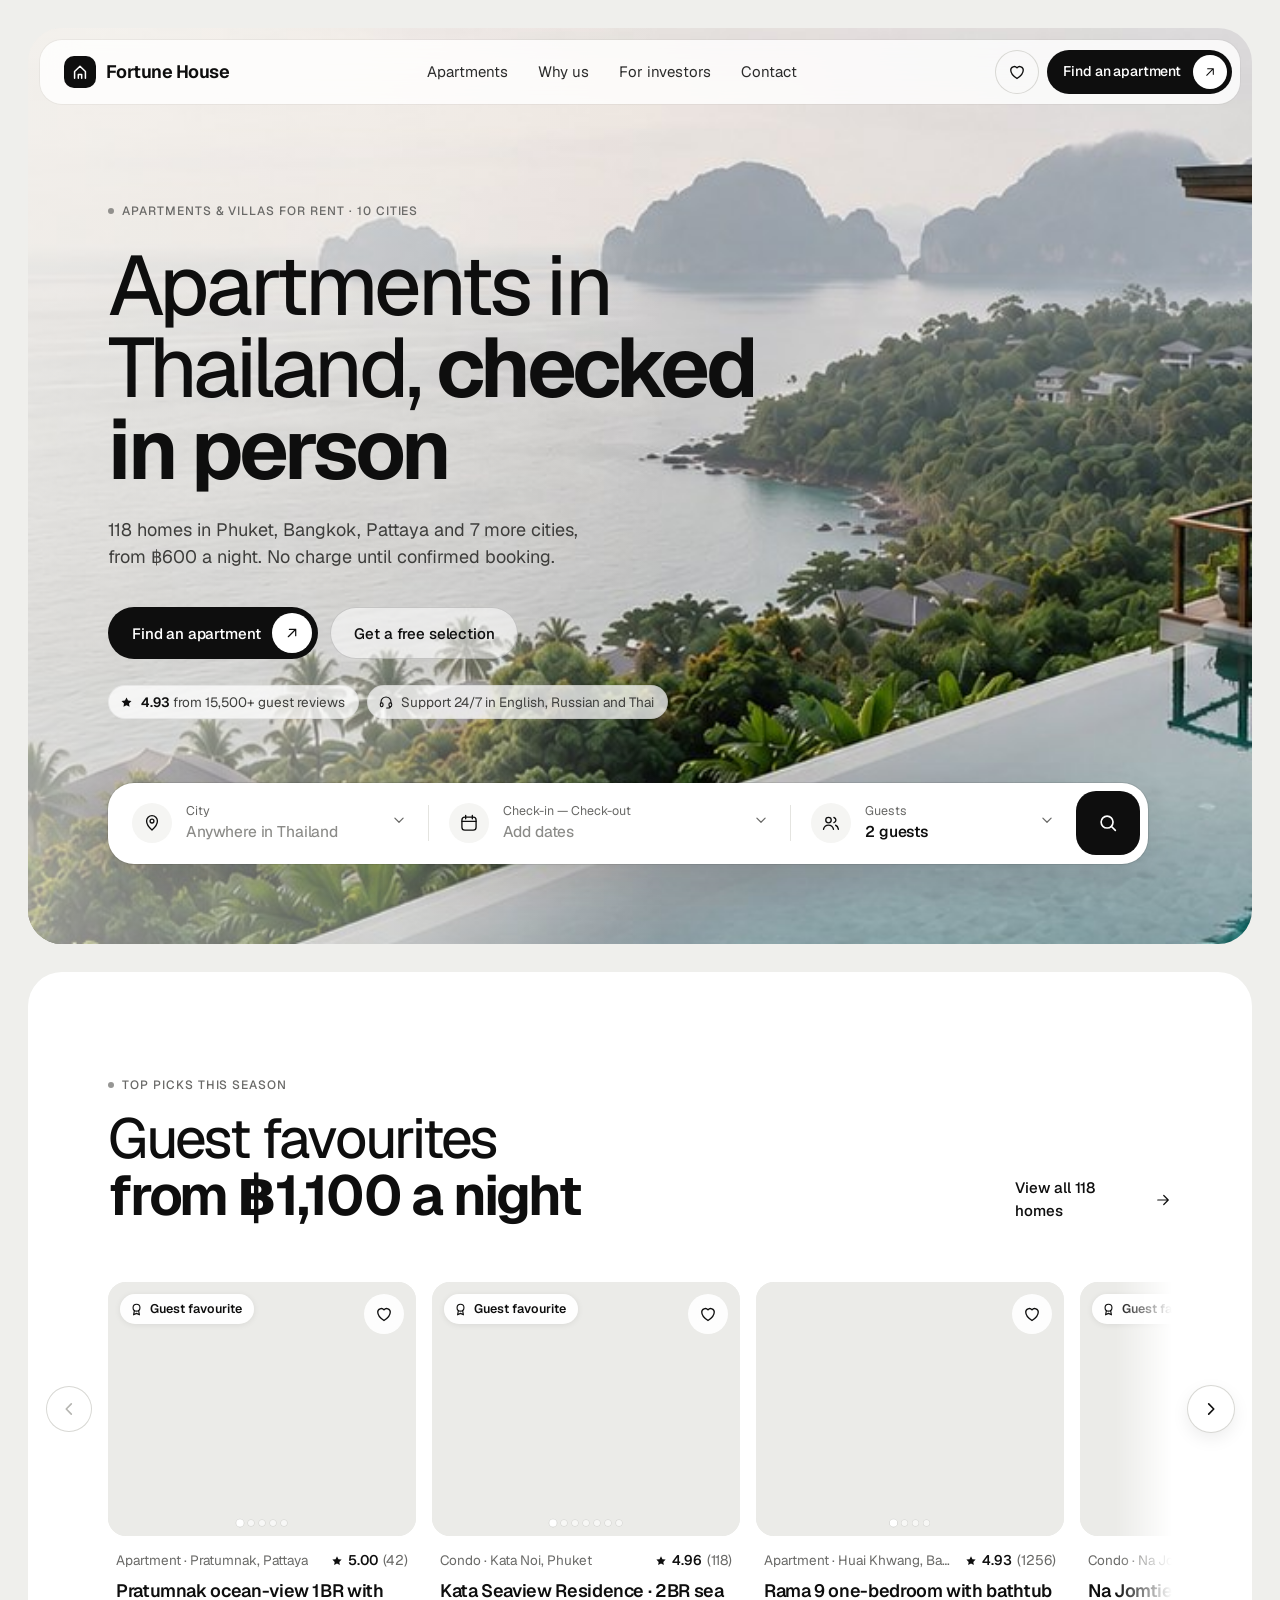
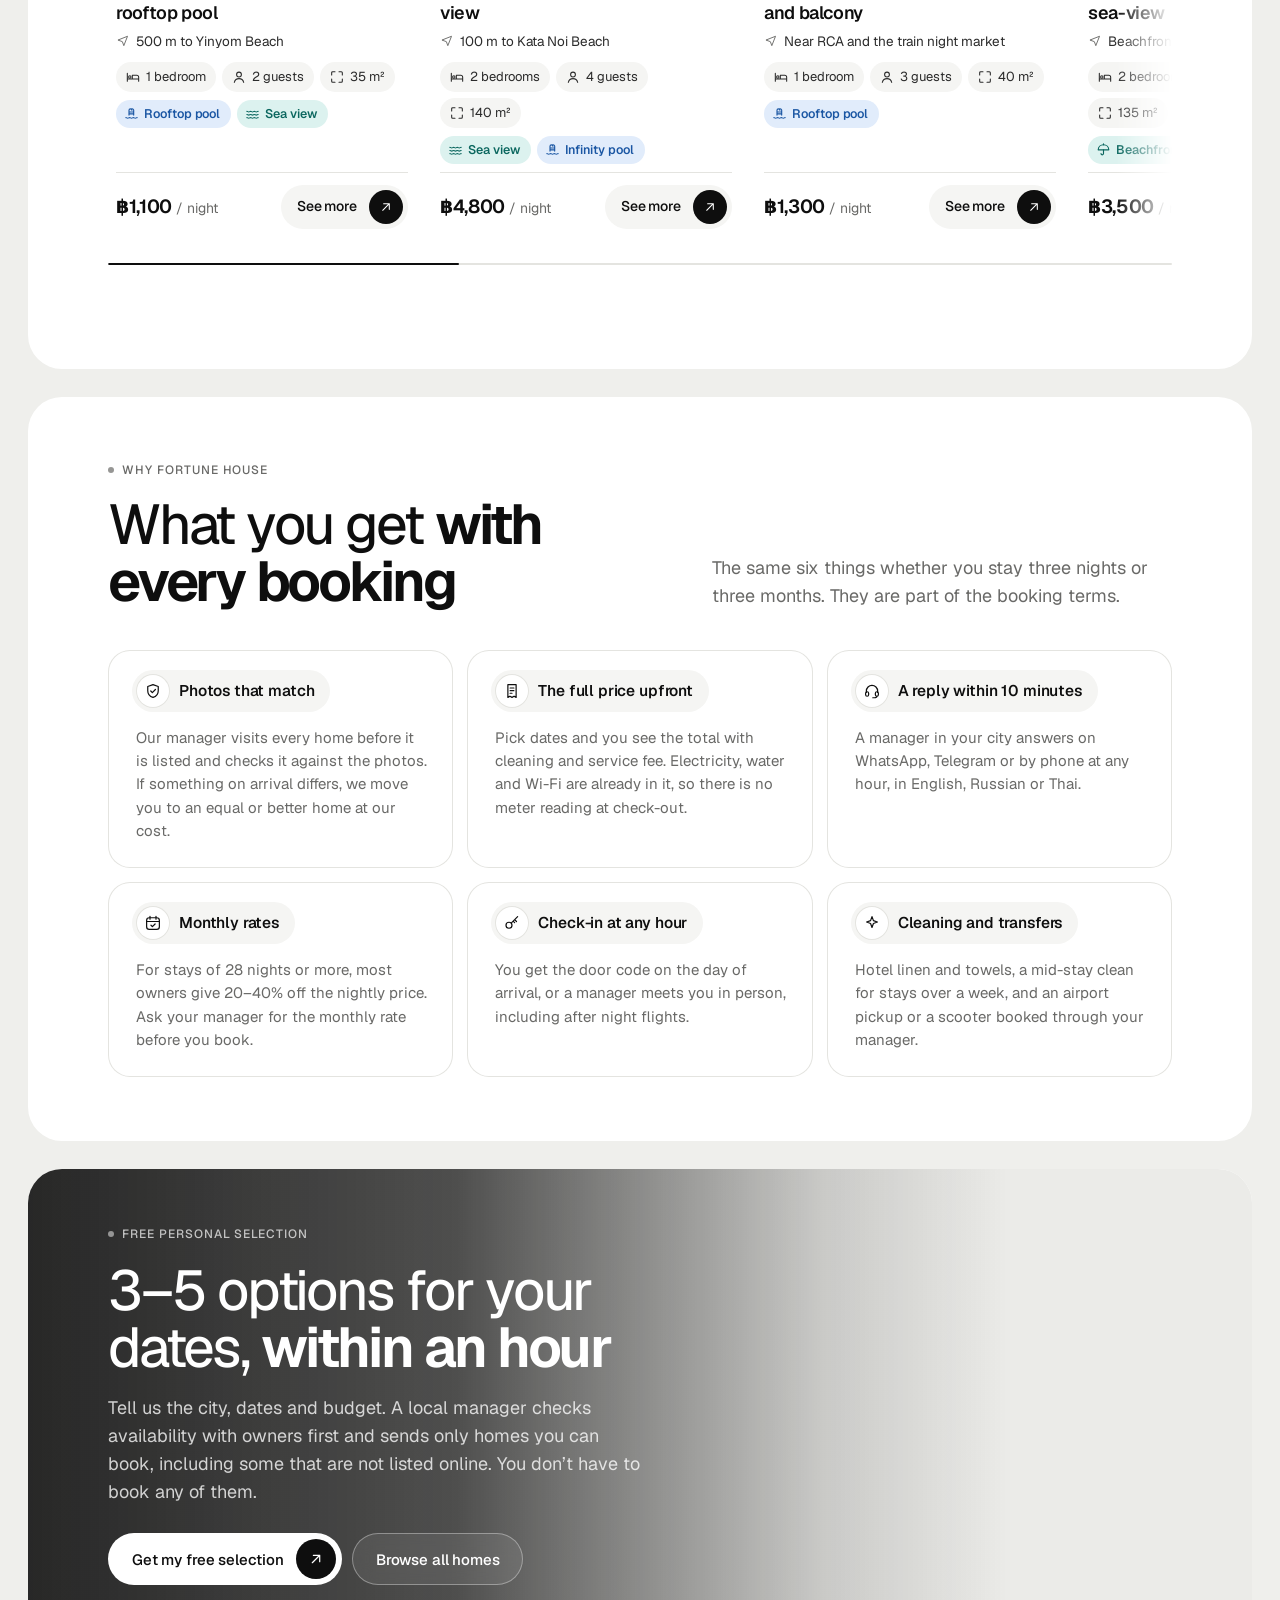
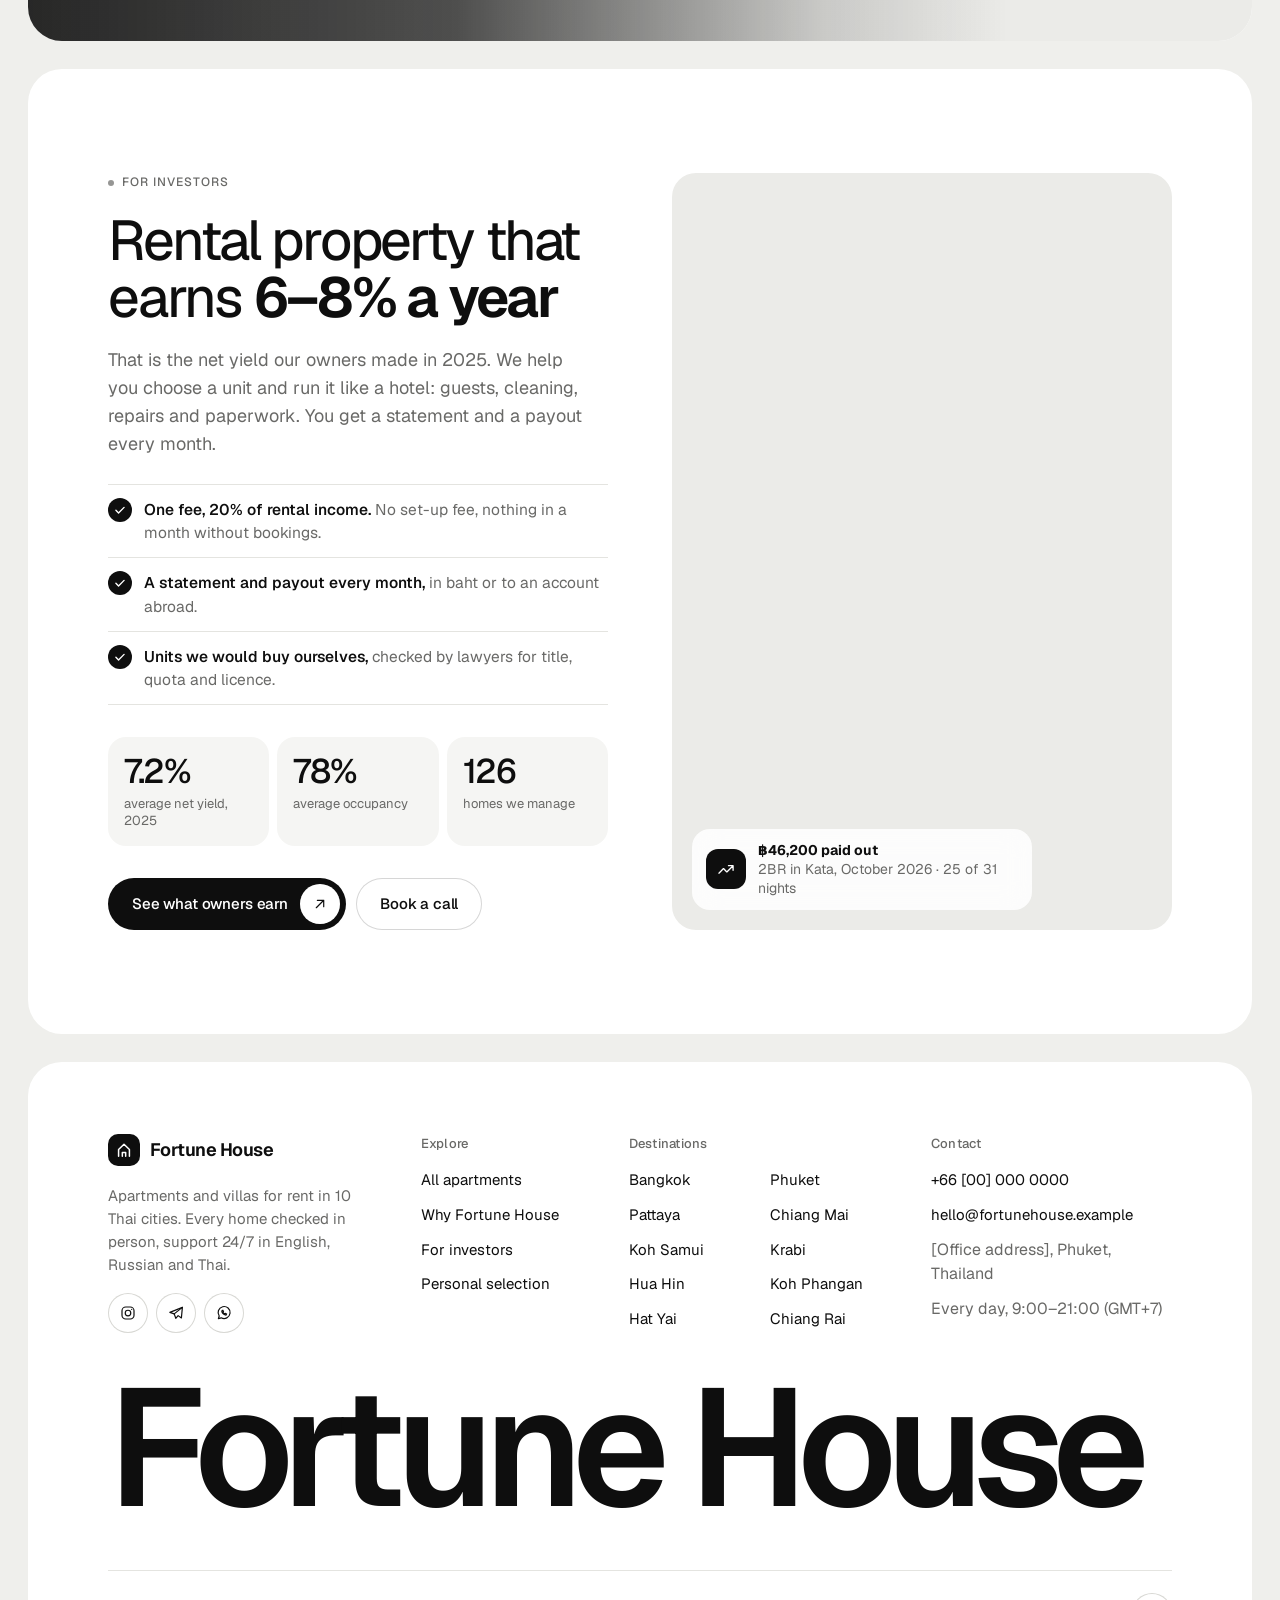
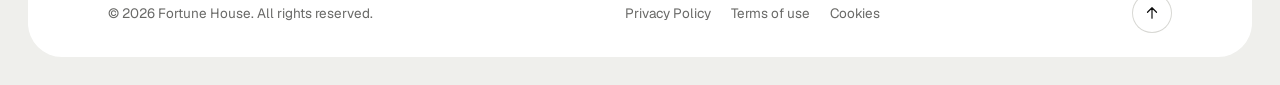
==== commit d94fbc9a: "Add files via upload" ====
--- a/index.html
+++ b/index.html
@@ -56,12 +56,13 @@
 
   <!-- 1. Hero -->
   <section class="hero card card--clip" aria-label="Introduction">
-    <div class="hero__bg media"><img data-photo="hero" data-w="2400" alt="Minimal white villa with an arched terrace and sea view" fetchpriority="high"></div>
+    <div class="hero__bg media"><img data-photo="hero" data-photo-m="heroMobile" data-m-media="(max-width: 719px), (max-width: 900px) and (orientation: portrait)" data-w="2400" data-w-m="1200" alt="Infinity pool of a hillside villa above a misty bay with limestone islands" fetchpriority="high"></div>
+    <div class="hero__scrim" aria-hidden="true"></div>
 
     <div class="hero__content intro">
-      <span class="eyebrow">Apartments &amp; villas for rent · 10 cities</span>
+      <span class="eyebrow"><span>Apartments &amp; villas<span class="hide-mobile"> for rent</span> · 10 cities</span></span>
       <h1 class="h1">Apartments in Thailand, <b>checked in person</b></h1>
-      <p class="lead"><span data-stat="count">118</span> homes in Phuket, Bangkok, Pattaya and 7 more cities, from <span data-stat="min-price">฿600</span> a night. Electricity, water and Wi-Fi are in the price, and nothing is charged until your dates are confirmed.</p>
+      <p class="lead"><span data-stat="count">118</span> homes in Phuket, Bangkok, Pattaya and 7 more cities, from <span data-stat="min-price">฿600</span> a night. No charge until confirmed booking.</p>
       <div class="hero__ctas">
         <button type="button" class="btn btn--primary btn--arrow" data-open="finder">
           Find an apartment
@@ -69,7 +70,10 @@
         </button>
         <button type="button" class="btn btn--ghost" data-open="contact">Get a free selection</button>
       </div>
-      <p class="hero__proof"><span class="hero__stars" aria-hidden="true"><i data-icon="star" data-size="15"></i></span><b data-stat="rating">4.93</b> average guest rating from <span data-stat="reviews">15,500+</span> reviews · Support 24/7 in English, Russian and Thai</p>
+      <p class="hero__proof">
+        <span class="hero__proof-item"><i data-icon="star" data-size="15"></i><span><b data-stat="rating">4.93</b><span class="hide-mobile"> from</span><span class="hide-desktop"> ·</span> <span data-stat="reviews">15,500+</span><span class="hide-mobile"> guest</span> reviews</span></span>
+        <span class="hero__proof-item"><i data-icon="headset" data-size="16"></i><span>Support 24/7<span class="hide-mobile"> in English, Russian and Thai</span></span></span>
+      </p>
     </div>
 
     <div class="hero__bottom intro-late">
@@ -180,14 +184,14 @@
   <!-- 5. Investors -->
   <section class="card section" id="investors" aria-labelledby="inv-title">
     <div class="container invest">
-      <div class="invest__content" data-reveal>
+      <div class="invest__content" data-stagger="0.06">
         <span class="eyebrow">For investors</span>
-        <h2 class="h2" id="inv-title">Rental property that earns <b>6–8% a year</b></h2>
+        <h2 class="h2" id="inv-title">Rental property that earns <b class="nowrap">6–8% a year</b></h2>
         <p class="lead">That is the net yield our owners made in 2025. We help you choose a unit and run it like a hotel: guests, cleaning, repairs and paperwork. You get a statement and a payout every month.</p>
         <ul class="invest__list">
-          <li><b>One fee, 20% of rental income.</b> No set-up fee, nothing in a month without bookings.</li>
-          <li><b>A statement and payout every month,</b> in baht or to an account abroad.</li>
-          <li><b>Units we would buy ourselves,</b> checked by lawyers for title, quota and licence.</li>
+          <li><span class="tick" aria-hidden="true"><i data-icon="check" data-size="14" data-sw="2.4"></i></span><span><b>One fee, 20% of rental income.</b> No set-up fee, nothing in a month without bookings.</span></li>
+          <li><span class="tick" aria-hidden="true"><i data-icon="check" data-size="14" data-sw="2.4"></i></span><span><b>A statement and payout every month,</b> in baht or to an account abroad.</span></li>
+          <li><span class="tick" aria-hidden="true"><i data-icon="check" data-size="14" data-sw="2.4"></i></span><span><b>Units we would buy ourselves,</b> checked by lawyers for title, quota and licence.</span></li>
         </ul>
         <div class="stats">
           <div class="stat"><div class="stat__val" data-count="7.2" data-decimals="1" data-suffix="%">0%</div><div class="stat__label">average net yield, 2025</div></div>
--- a/assets/css/style.css
+++ b/assets/css/style.css
@@ -291,7 +291,7 @@
 }
 .is-scrolled .header { box-shadow: 0 0 0 1px rgba(0,0,0,.05), 0 10px 30px rgba(0,0,0,.08); background: rgba(255,255,255,.9); }
 
-.logo { display: inline-flex; align-items: center; gap: 10px; font-weight: 650; font-size: 18px; letter-spacing: -.03em; }
+.logo { display: inline-flex; align-items: center; gap: 10px; font-weight: 650; font-size: 18px; letter-spacing: -.03em; white-space: nowrap; }
 .logo__mark {
   width: 32px; height: 32px; border-radius: 10px;
   background: var(--ink); color: #fff;
@@ -428,7 +428,7 @@
 .hero__bg img.is-loaded { transform: scale(1); }
 .hero__content { display: flex; flex-direction: column; gap: 20px; max-width: 640px; }
 .hero__content .lead { max-width: 470px; color: #3d3d3b; }
-@media (min-width: 720px) { .hero { --hero-pos: 50% 50%; } }
+@media (min-width: 720px) { .hero { --hero-pos: 70% 50%; } }
 .hero__ctas { display: flex; flex-wrap: wrap; gap: 10px; margin-top: 8px; }
 .hero__bottom { margin-top: auto; padding-top: 220px; }
 
@@ -1346,9 +1346,11 @@
 
 /* fixes */
 .tick, .float-chip__icon, .opt__icon, .amenity__icon, .sb-field__icon, .why-item__icon, .opt__check { flex-shrink: 0; }
+/* phones: stacked full-width buttons, every label centred, the arrow badge pinned to the right edge */
 @media (max-width: 559px) {
-  .hero__ctas, .cta-band__actions, .invest__actions { flex-direction: column; align-items: stretch; }
-  .hero__ctas .btn--arrow, .cta-band__actions .btn--arrow, .invest__actions .btn--arrow { justify-content: space-between; padding-left: 24px; }
+  .hero__ctas, .cta-band__actions, .invest__actions { flex-direction: column; align-items: stretch; gap: 10px; }
+  .hero__ctas .btn, .cta-band__actions .btn, .invest__actions .btn { --h: 54px; width: 100%; justify-content: center; padding: 0 58px; font-size: 15.5px; }
+  .hero__ctas .btn__arrow, .cta-band__actions .btn__arrow, .invest__actions .btn__arrow { position: absolute; right: var(--bo); top: 50%; margin-top: calc(var(--bs) / -2); }
 }
 .apt-layout { padding-left: 0; padding-right: 0; }
 @media (min-width: 720px) { .gallery__counter { display: none; } }
@@ -1804,12 +1806,81 @@
 @media (max-width: 559px) { .vbars__xl { display: none; } .vbars__xs { display: inline; } .vbars { padding-left: 30px; } .vbars__plot, .vbars__grid span { left: 30px; } .vbars--mini .vbars__plot { left: 0; } }
 @media (max-width: 759px) { .mtable tbody th { width: auto; } }
 
-/* hero social proof line */
-.hero__proof { display: flex; align-items: center; flex-wrap: wrap; gap: 4px 6px; font-size: 13.5px; color: #4a4a48; margin-top: 2px; max-width: 520px; line-height: 1.45; }
+/* ---------- Home hero: social proof ---------- */
+.hero__proof { display: flex; align-items: center; flex-wrap: wrap; gap: 8px; font-size: 13.5px; line-height: 1.4; color: #3f3f3d; margin-top: 2px; }
 .hero__proof b { color: var(--ink); font-weight: 600; }
-.hero__stars { display: inline-grid; color: var(--ink); }
-@media (max-width: 559px) { .hero__proof { font-size: 13px; } }
+.hero__proof-item {
+  display: inline-flex; align-items: center; gap: 7px; white-space: nowrap;
+  height: 34px; padding: 0 14px 0 11px; border-radius: 999px;
+  background: rgba(255,255,255,.74); box-shadow: inset 0 0 0 1px rgba(0,0,0,.06);
+  -webkit-backdrop-filter: blur(10px); backdrop-filter: blur(10px);
+}
+.hero__proof-item svg { color: var(--ink); flex-shrink: 0; }
 .hero .h1 { font-size: clamp(40px, 9.6vw, 84px); }
 @media (min-width: 720px) { .hero__content { max-width: 680px; } }
-.hero__proof { display: block; }
-.hero__stars { display: inline-block; vertical-align: -2px; margin-right: 6px; }
+.hero { --hero-pos-m: 56% 100%; }
+.hero__bg img.is-alt { object-position: var(--hero-pos-m); }
+.hero__scrim { position: absolute; inset: 0; z-index: -1; pointer-events: none; }
+/* wide screens: a soft light veil on the left keeps the headline and buttons readable over the photo */
+@media (min-width: 720px) { .hero__scrim { background: linear-gradient(90deg, rgba(243,242,239,.8) 0%, rgba(243,242,239,.58) 36%, rgba(243,242,239,0) 62%); } }
+@media (min-width: 1100px) { .hero__scrim { background: linear-gradient(90deg, rgba(243,242,239,.6) 0%, rgba(243,242,239,.34) 32%, rgba(243,242,239,0) 52%); } }
+/* portrait tablets get the vertical photo (light sky on top), so the veil runs top to bottom */
+@media (min-width: 720px) { .hero:has(.hero__bg img.is-alt) .hero__scrim { background: linear-gradient(180deg, rgba(243,242,239,.6) 0%, rgba(243,242,239,.5) 40%, rgba(243,242,239,0) 62%); } }
+
+/* ---------- Home hero on phones: text on the light top, photo below, one clear action ---------- */
+@media (max-width: 719px) {
+  .hero { min-height: max(600px, calc(100svh - 44px)); padding-top: calc(var(--header-h) + 30px); padding-bottom: 24px; }
+  .hero__scrim { background: linear-gradient(180deg, rgba(243,242,239,.92) 0%, rgba(243,242,239,.84) 46%, rgba(243,242,239,.3) 64%, rgba(243,242,239,0) 76%); }
+  .hero:has(.hero__bg img.is-alt) .hero__scrim { opacity: .62; }
+  .hero__bottom { display: none; } /* "Find an apartment" opens the same search as a full-screen sheet */
+  .hero__content { gap: 16px; }
+  .hero .eyebrow { font-size: 11.5px; letter-spacing: .07em; }
+  .hero .h1 { font-size: clamp(34px, 9.8vw, 44px); line-height: 1; text-wrap: balance; }
+  .hero__content .lead { font-size: 16px; line-height: 1.5; color: #3a3a38; }
+  .hero__ctas { margin-top: 6px; }
+  .hero .btn--ghost { background: rgba(255,255,255,.72); }
+  .hero__proof { font-size: 13px; }
+  .hero__proof-item { height: 32px; padding: 0 12px 0 10px; }
+}
+@media (max-width: 389px) {
+  .hero__proof { gap: 6px; font-size: 12.5px; }
+  .hero__proof-item { padding: 0 10px 0 9px; gap: 6px; }
+}
+/* the smallest phones (320–359px) */
+@media (max-width: 359px) {
+  .logo { font-size: 16px; gap: 8px; }
+  .header .header__saved, .header .burger { width: 42px; height: 42px; }
+  .header { padding-left: 14px; gap: 10px; }
+  .hero__ctas .btn, .cta-band__actions .btn, .invest__actions .btn { padding: 0 20px; font-size: 15px; }
+  .hero__ctas .btn--arrow, .cta-band__actions .btn--arrow, .invest__actions .btn--arrow { padding: 0 54px 0 20px; }
+  .hero .h1 { font-size: 32px; }
+  .hero__content .lead { font-size: 15px; }
+  .hero__scrim { background: linear-gradient(180deg, rgba(243,242,239,.92) 0%, rgba(243,242,239,.84) 56%, rgba(243,242,239,.3) 72%, rgba(243,242,239,0) 84%); }
+}
+
+/* ---------- Home investors block ---------- */
+.invest__list li { display: flex; align-items: flex-start; gap: 12px; }
+.invest__list .tick { width: 24px; height: 24px; margin-top: 0; }
+/* one column: claim, numbers, a real payout, what you get, actions */
+@media (max-width: 999px) {
+  .invest { display: flex; flex-direction: column; gap: 0; }
+  .invest__content { display: contents; }
+  .invest .eyebrow { order: 1; align-self: flex-start; }
+  .invest .h2 { order: 2; margin-top: 16px; }
+  .invest .lead { order: 3; margin-top: 14px; }
+  .invest .stats { order: 4; margin-top: 26px; }
+  .invest__media { order: 5; margin-top: 10px; aspect-ratio: 4 / 3; }
+  .invest__list { order: 6; margin-top: 22px; }
+  .invest__actions { order: 7; margin-top: 26px; }
+}
+@media (max-width: 719px) {
+  .invest .lead { font-size: 16px; line-height: 1.5; }
+  .invest .stats { gap: 0; padding: 16px 0; border-radius: 20px; background: var(--surface-2); }
+  .invest .stat { padding: 0 12px; background: none; border-radius: 0; }
+  .invest .stat + .stat { box-shadow: inset 1px 0 0 rgba(0,0,0,.09); }
+  .invest .stat__val { font-size: 26px; }
+  .invest .stat__label { font-size: 12.5px; }
+  .invest__list li { font-size: 15px; padding: 14px 0; }
+  .invest__media { border-radius: 20px; }
+  .invest .float-chip { font-size: 13.5px; left: 10px; right: 10px; bottom: 10px; }
+}
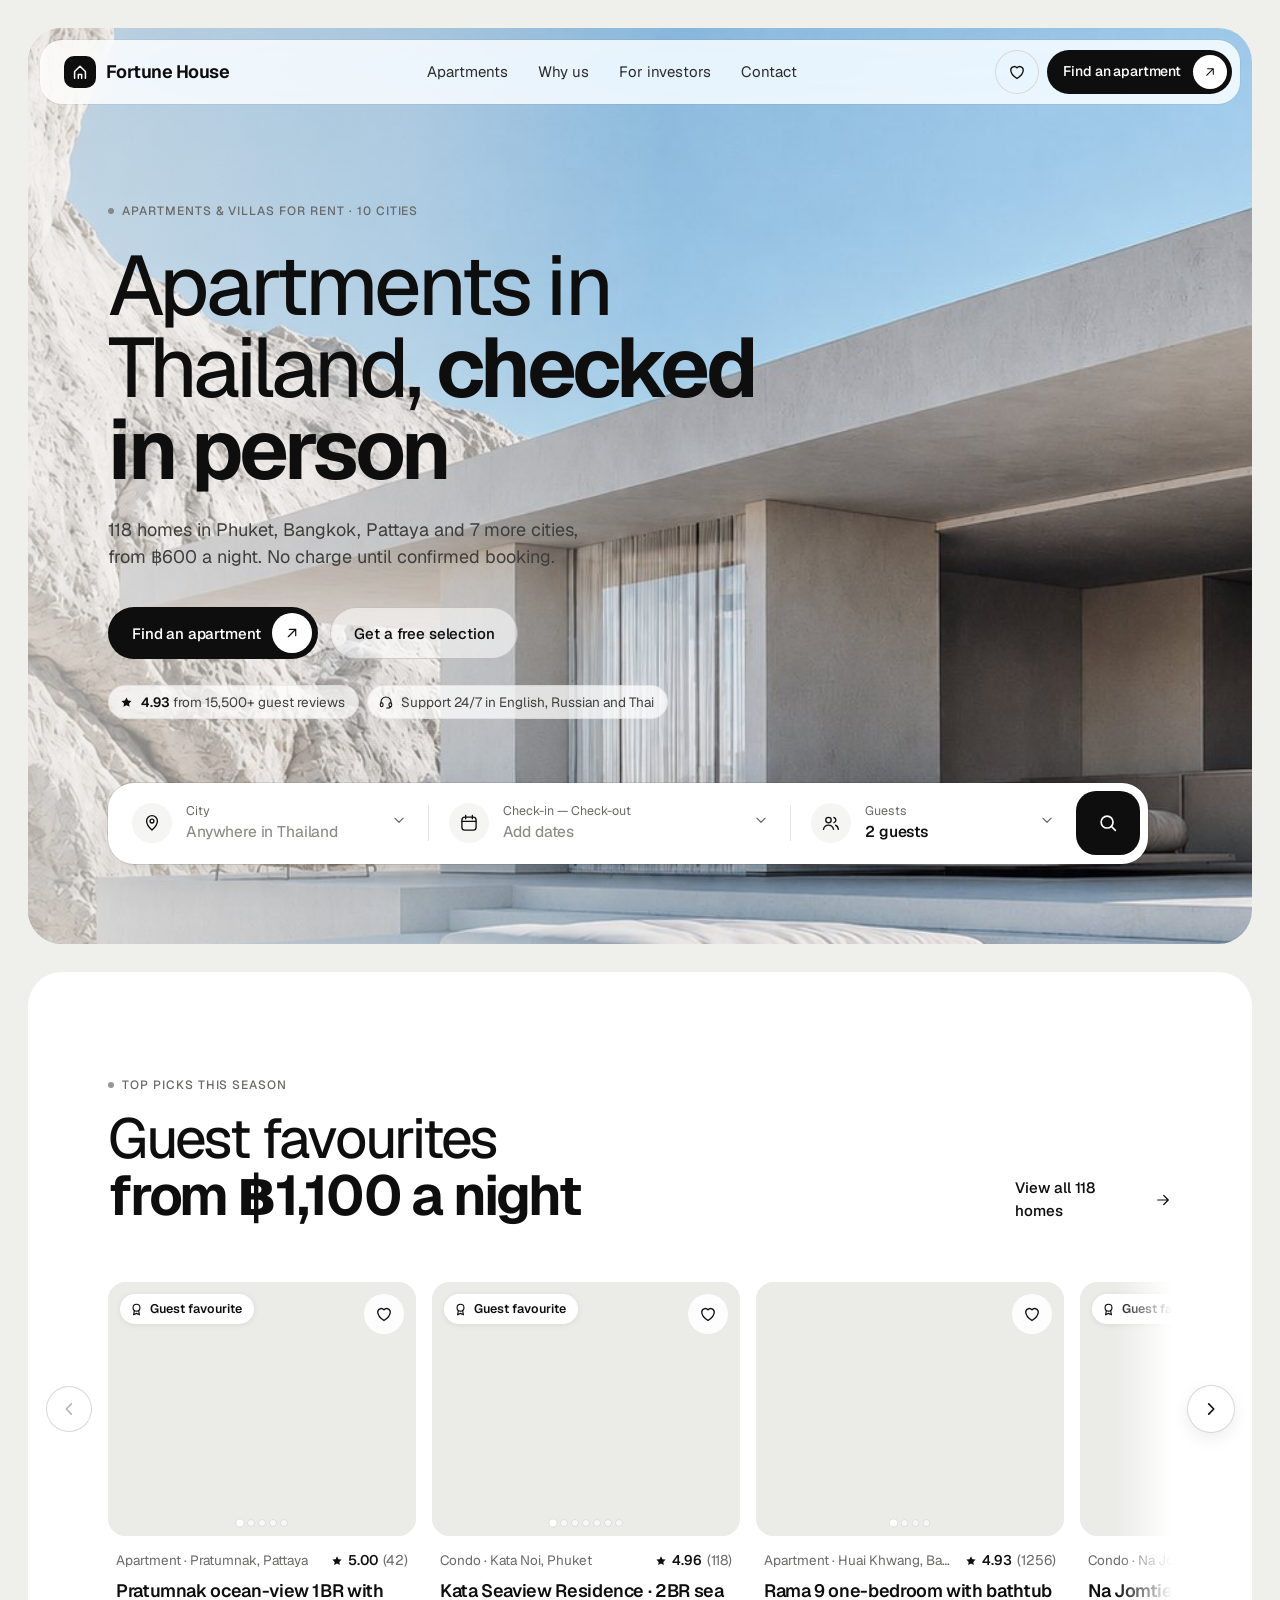
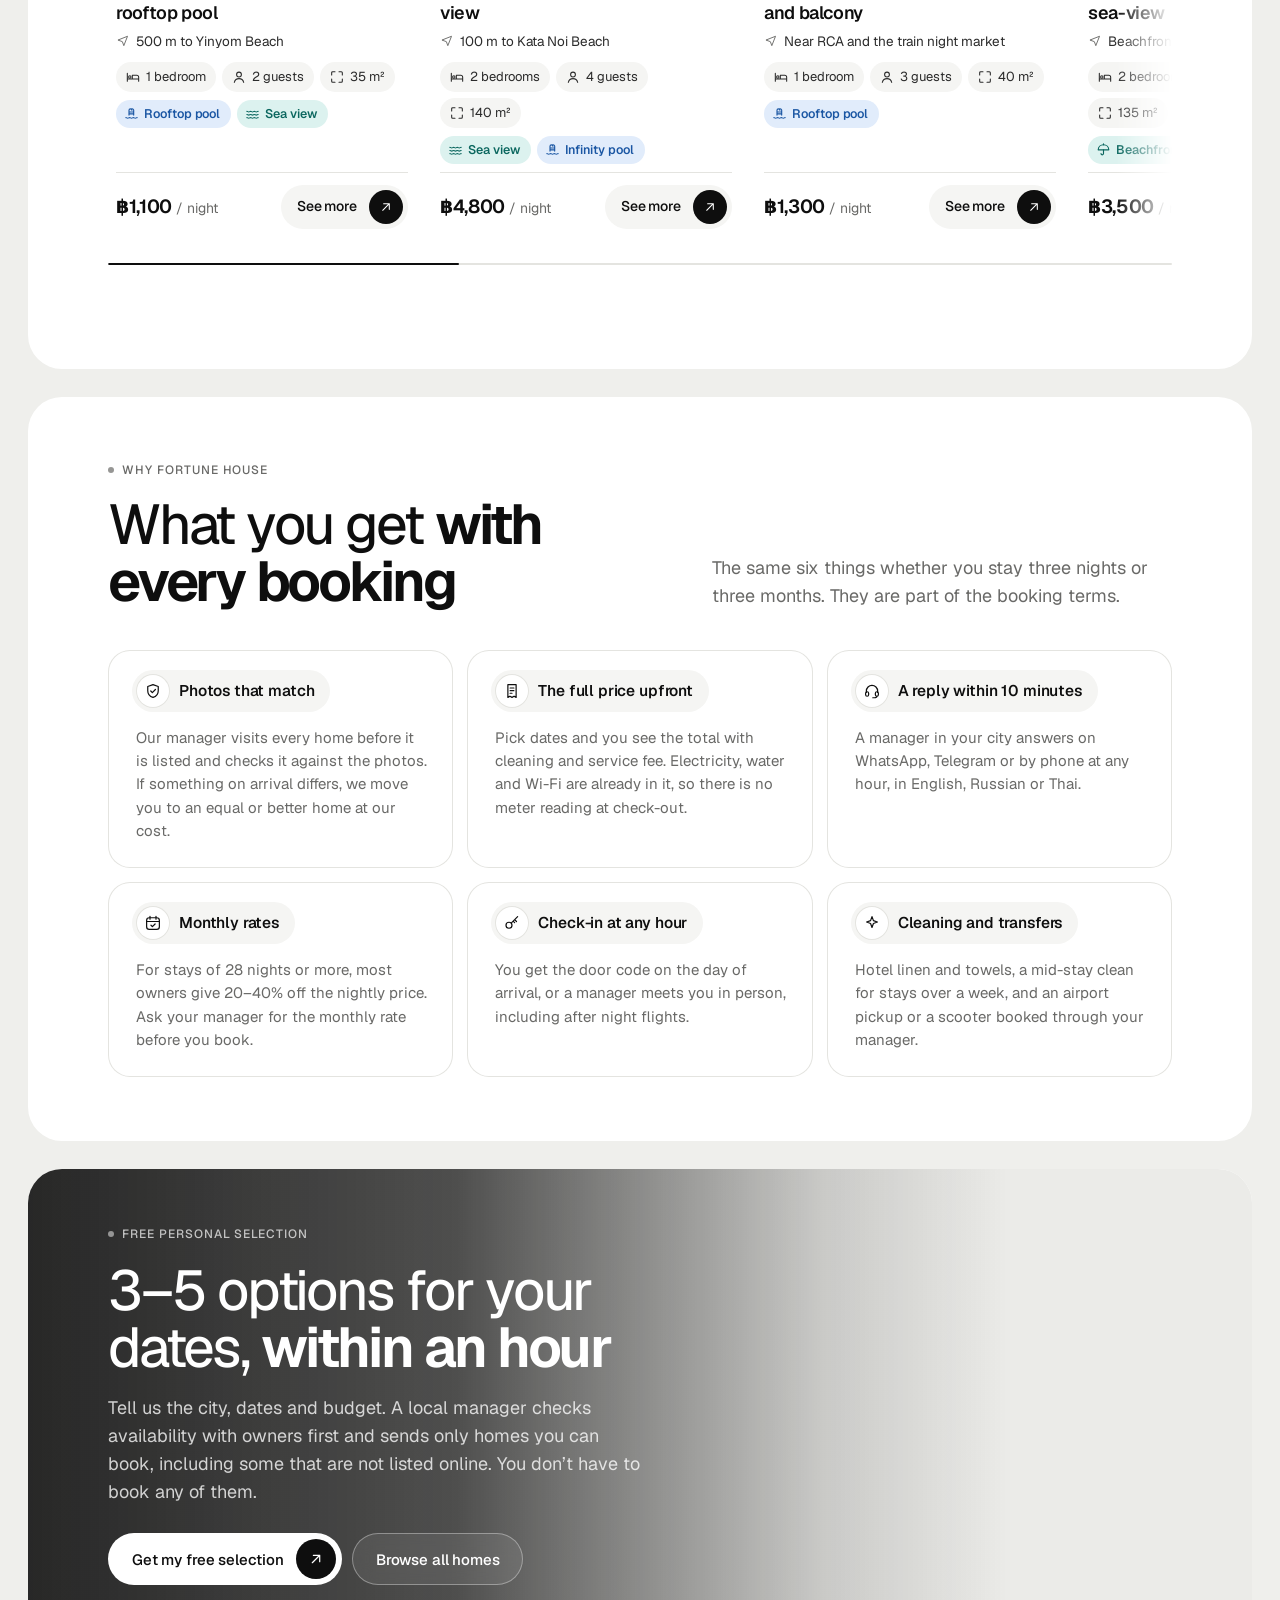
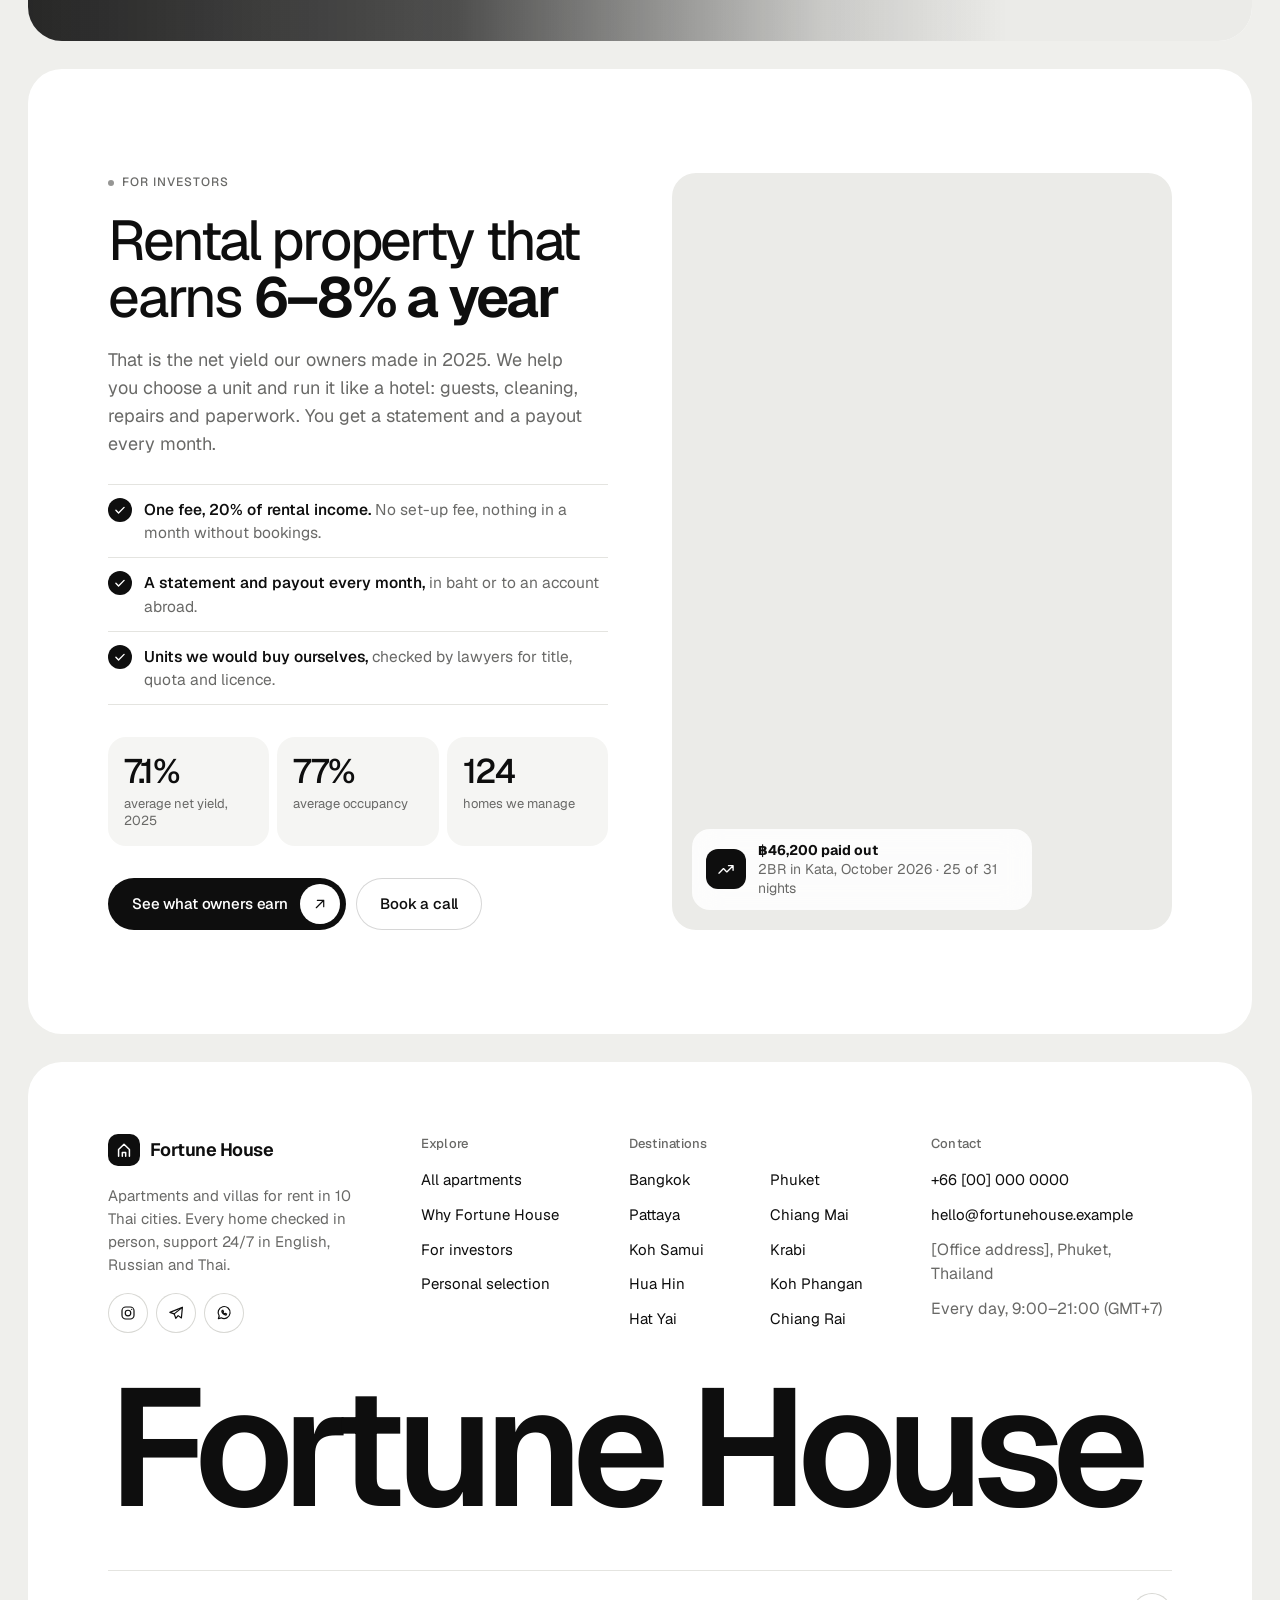
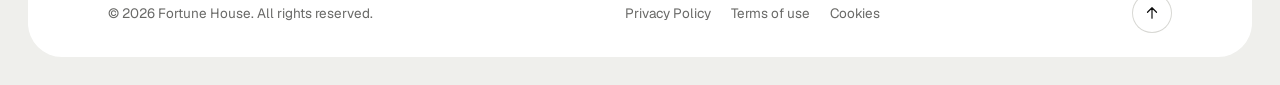
==== commit 5b27ce0d: "Add files via upload" ====
--- a/index.html
+++ b/index.html
@@ -199,7 +199,7 @@
           <div class="stat"><div class="stat__val" data-count="126">0</div><div class="stat__label">homes we manage</div></div>
         </div>
         <div class="invest__actions">
-          <a class="btn btn--primary btn--arrow" href="investors.html#results">
+          <a class="btn btn--primary btn--arrow" href="investors.html">
             See what owners earn
             <span class="btn__arrow"><i data-icon="arrow-pair" data-size="18"></i></span>
           </a>
--- a/assets/css/style.css
+++ b/assets/css/style.css
@@ -1818,14 +1818,14 @@
 .hero__proof-item svg { color: var(--ink); flex-shrink: 0; }
 .hero .h1 { font-size: clamp(40px, 9.6vw, 84px); }
 @media (min-width: 720px) { .hero__content { max-width: 680px; } }
-.hero { --hero-pos-m: 56% 100%; }
+.hero { --hero-pos-m: 70% 100%; }
 .hero__bg img.is-alt { object-position: var(--hero-pos-m); }
 .hero__scrim { position: absolute; inset: 0; z-index: -1; pointer-events: none; }
 /* wide screens: a soft light veil on the left keeps the headline and buttons readable over the photo */
 @media (min-width: 720px) { .hero__scrim { background: linear-gradient(90deg, rgba(243,242,239,.8) 0%, rgba(243,242,239,.58) 36%, rgba(243,242,239,0) 62%); } }
 @media (min-width: 1100px) { .hero__scrim { background: linear-gradient(90deg, rgba(243,242,239,.6) 0%, rgba(243,242,239,.34) 32%, rgba(243,242,239,0) 52%); } }
 /* portrait tablets get the vertical photo (light sky on top), so the veil runs top to bottom */
-@media (min-width: 720px) { .hero:has(.hero__bg img.is-alt) .hero__scrim { background: linear-gradient(180deg, rgba(243,242,239,.6) 0%, rgba(243,242,239,.5) 40%, rgba(243,242,239,0) 62%); } }
+@media (min-width: 720px) { .hero:has(.hero__bg img.is-alt) .hero__scrim { background: linear-gradient(180deg, rgba(243,242,239,.72) 0%, rgba(243,242,239,.66) 46%, rgba(243,242,239,.25) 60%, rgba(243,242,239,0) 68%); } }
 
 /* ---------- Home hero on phones: text on the light top, photo below, one clear action ---------- */
 @media (max-width: 719px) {
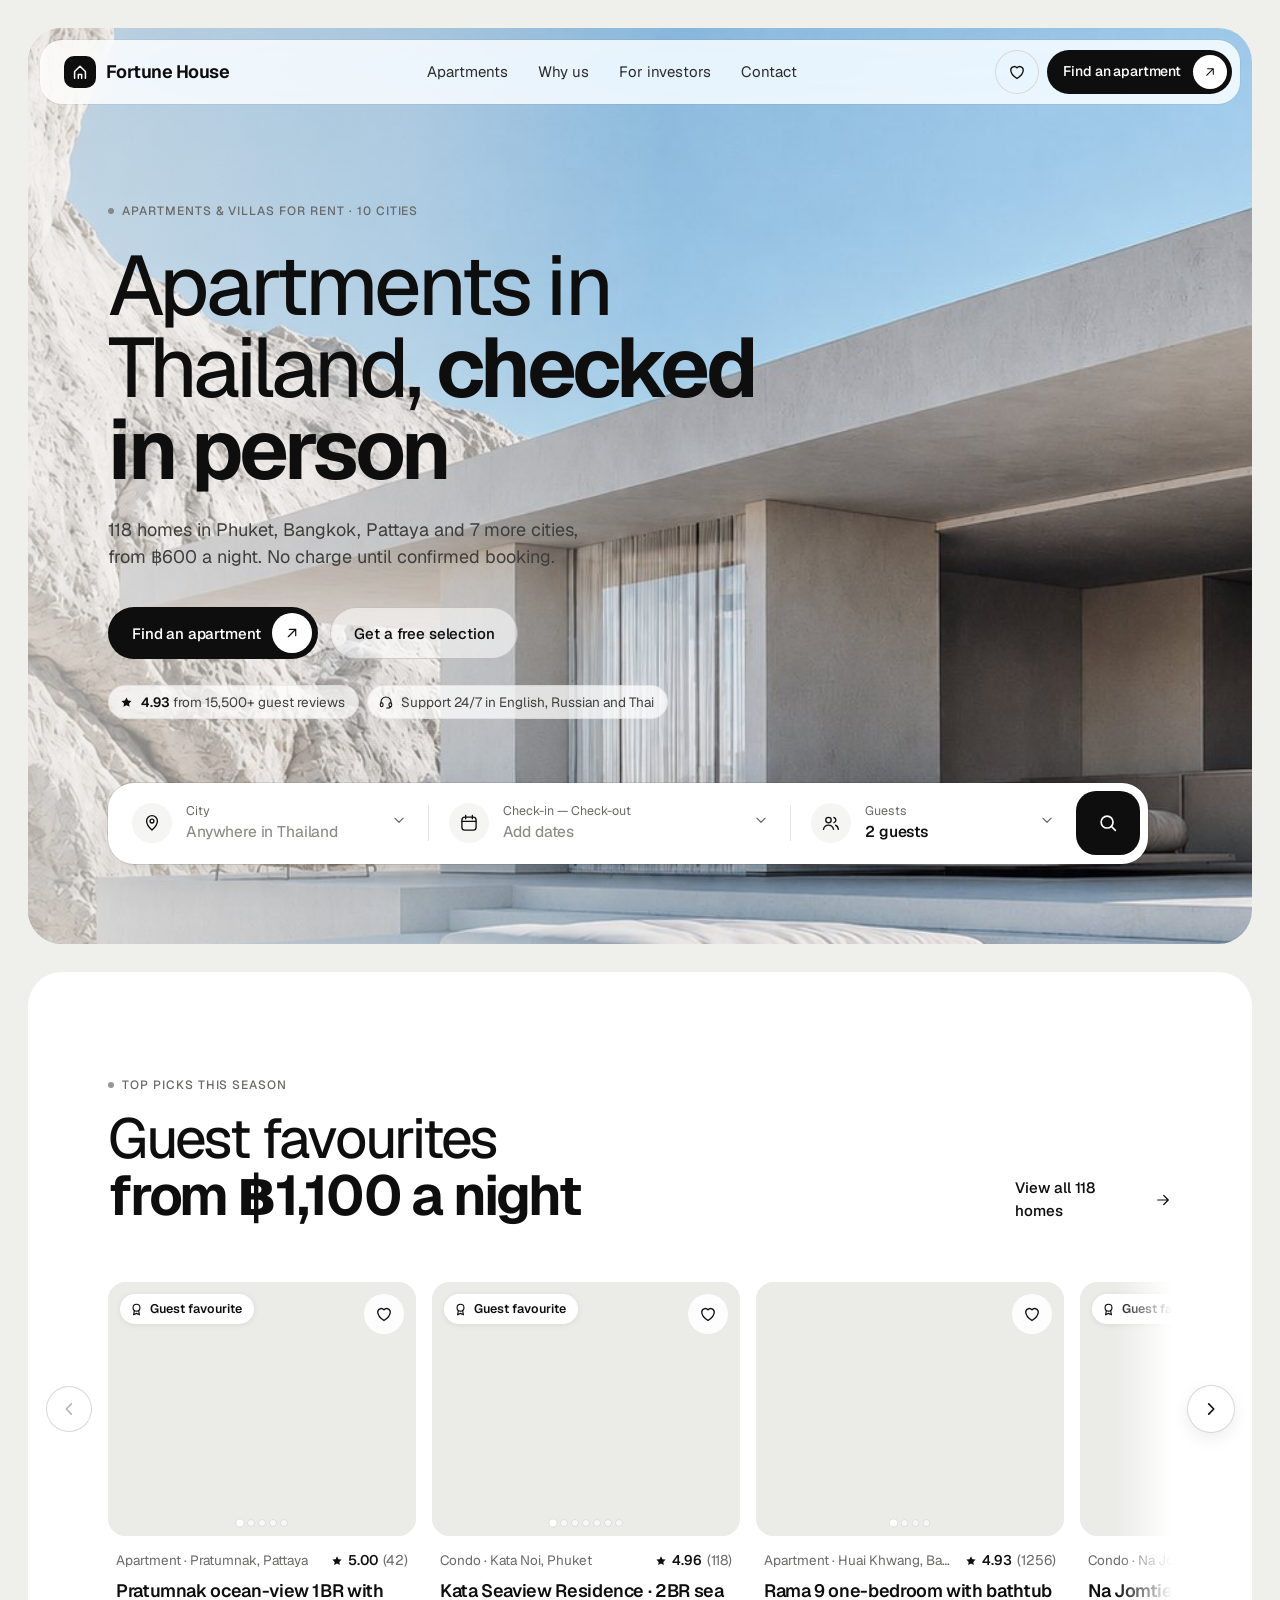
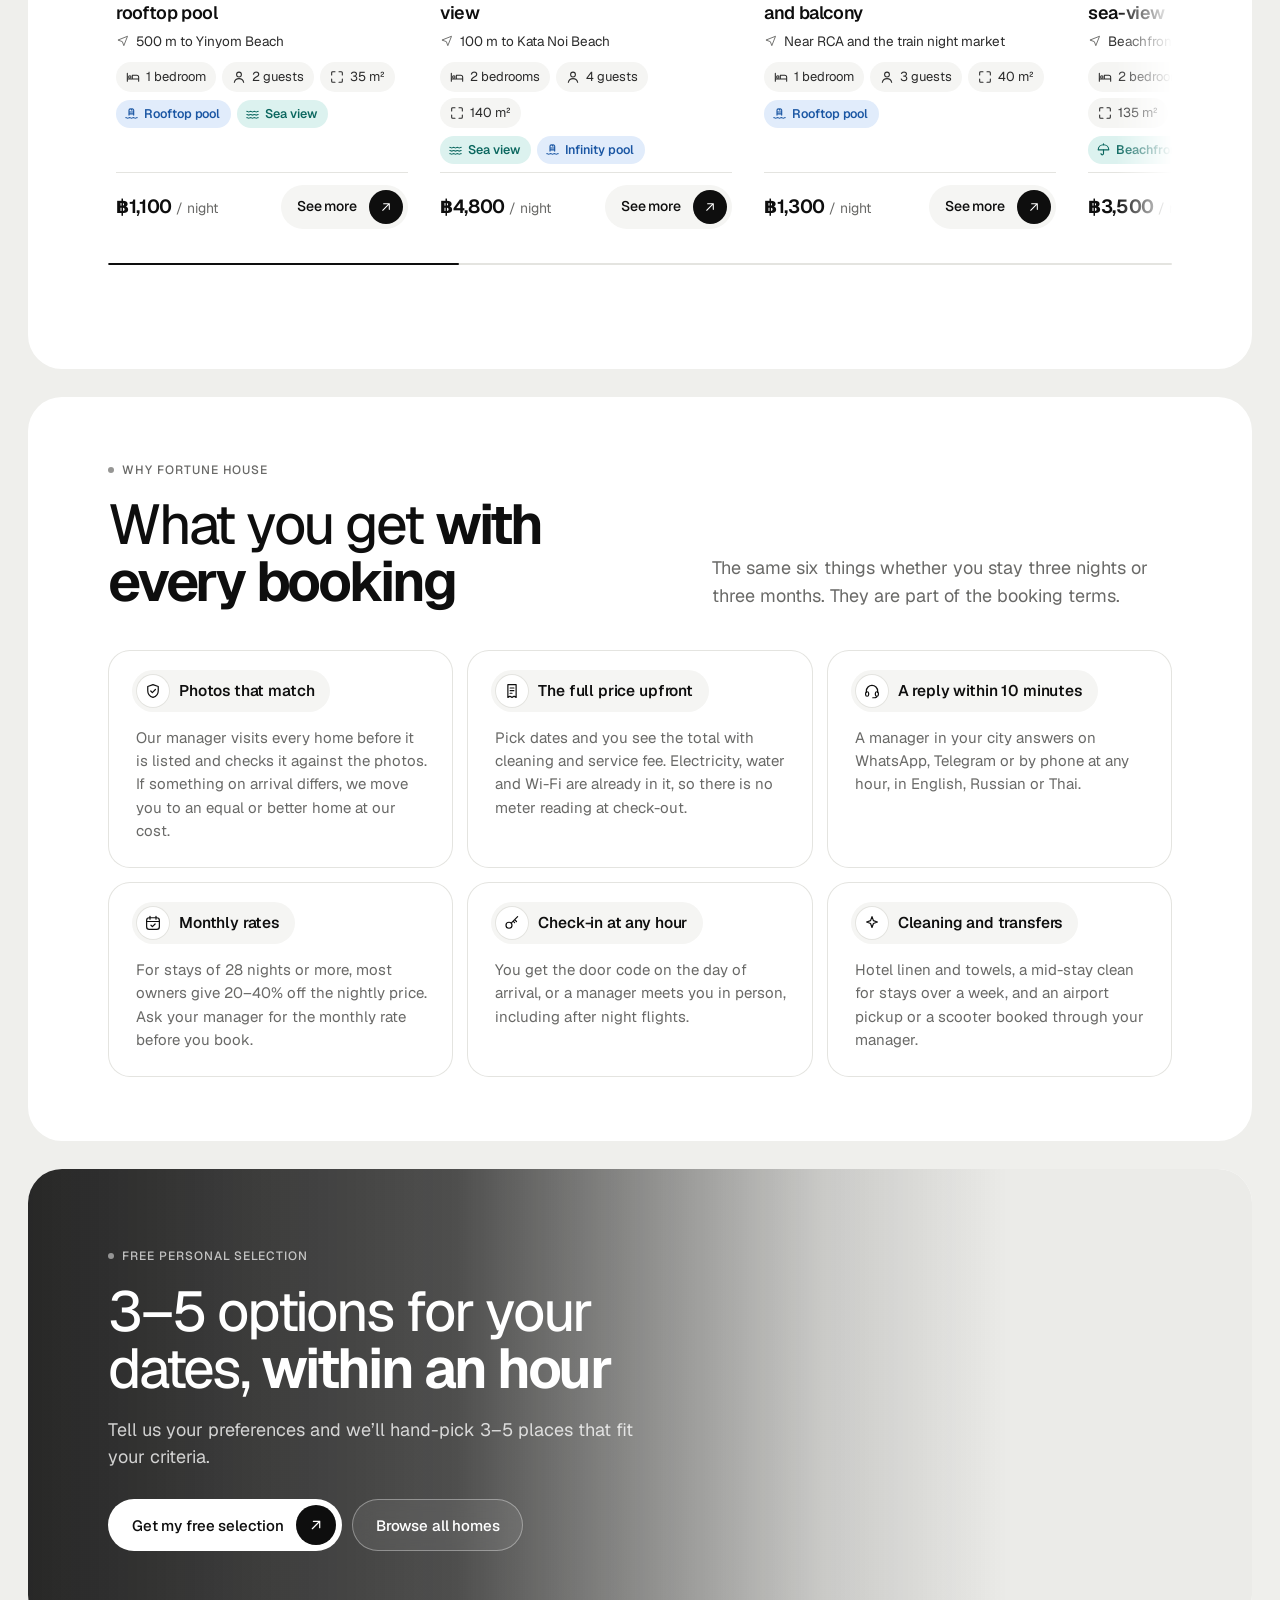
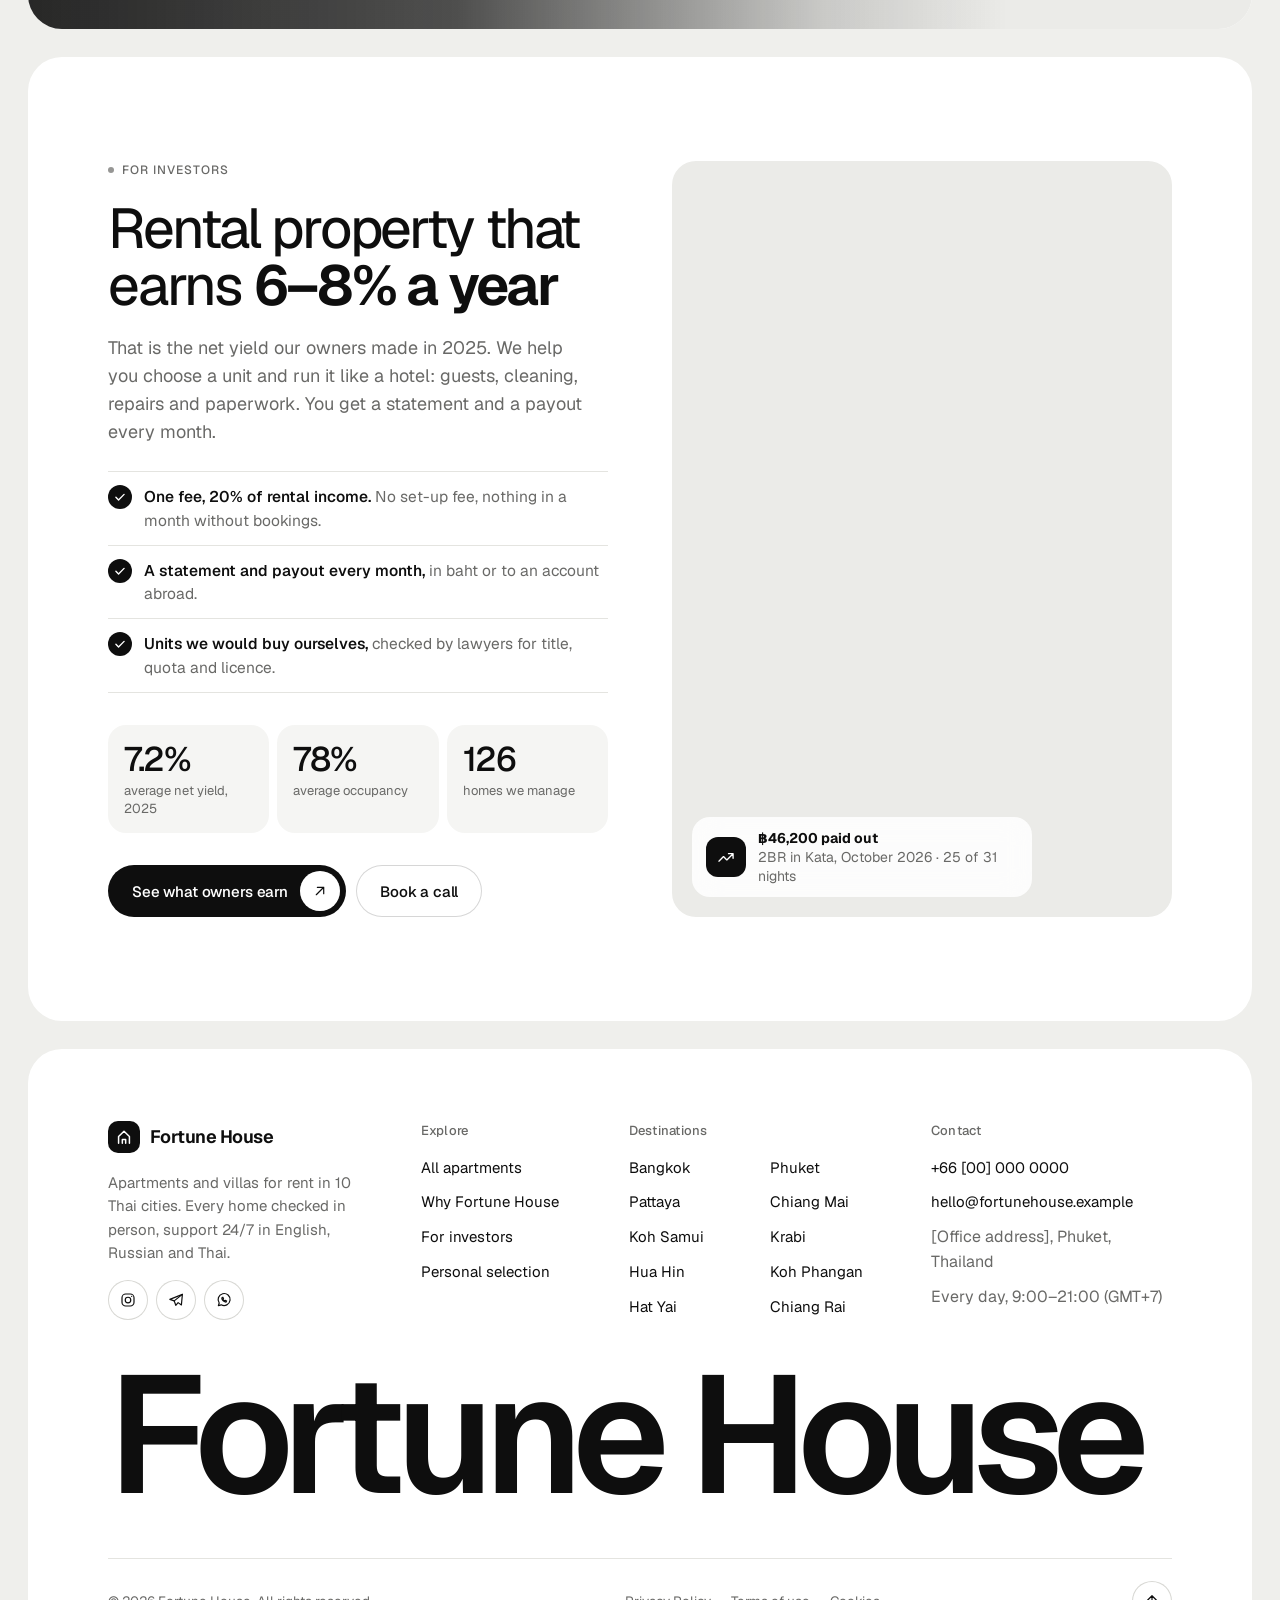
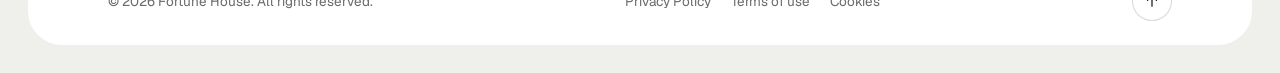
==== commit 482c2ae0: "Add files via upload" ====
--- a/index.html
+++ b/index.html
@@ -170,7 +170,7 @@
     <div class="cta-band__content" data-reveal>
       <span class="eyebrow">Free personal selection</span>
       <h2 class="h2" id="cta-title">3–5 options for your dates, <b>within an hour</b></h2>
-      <p class="lead">Tell us the city, dates and budget. A local manager checks availability with owners first and sends only homes you can book, including some that are not listed online. You don’t have to book any of them.</p>
+      <p class="lead">Tell us your preferences and we’ll hand-pick 3–5 places that fit your criteria.</p>
       <div class="cta-band__actions">
         <button type="button" class="btn btn--light btn--arrow" data-open="contact">
           Get my free selection
